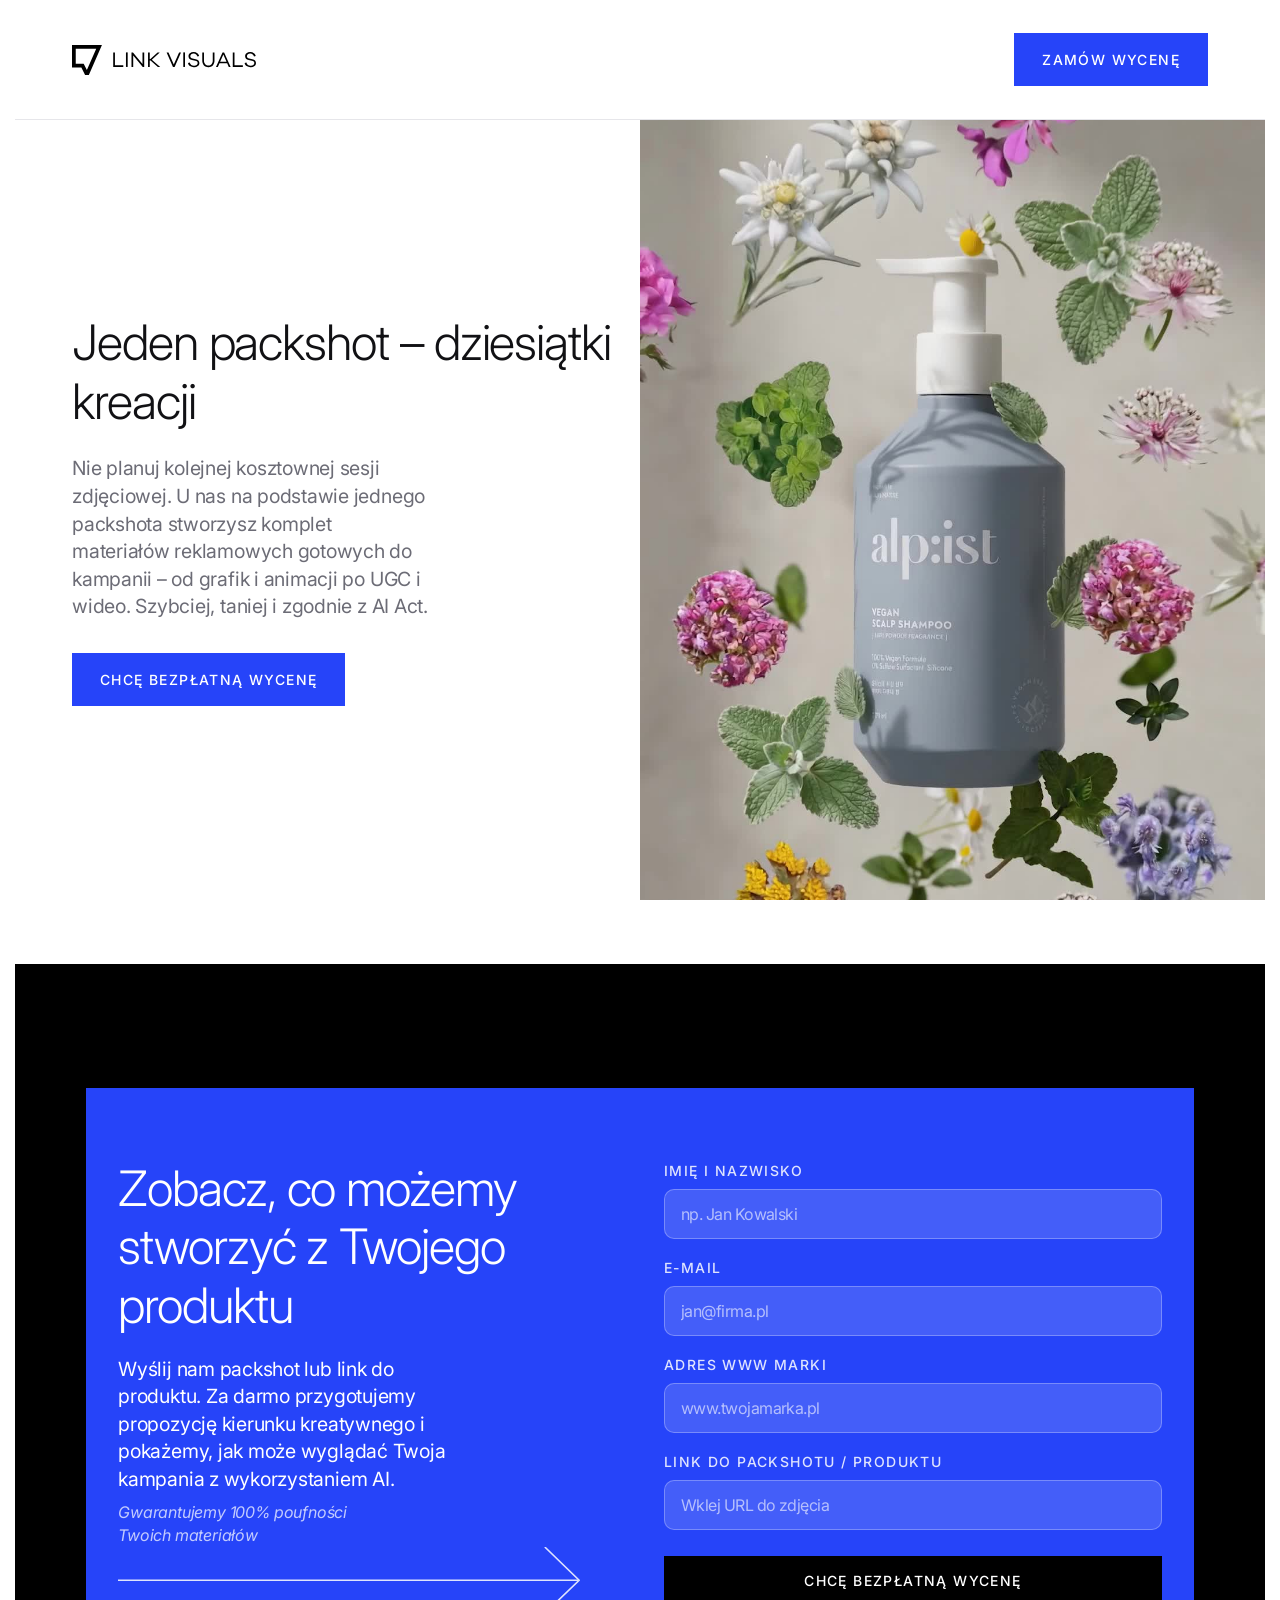
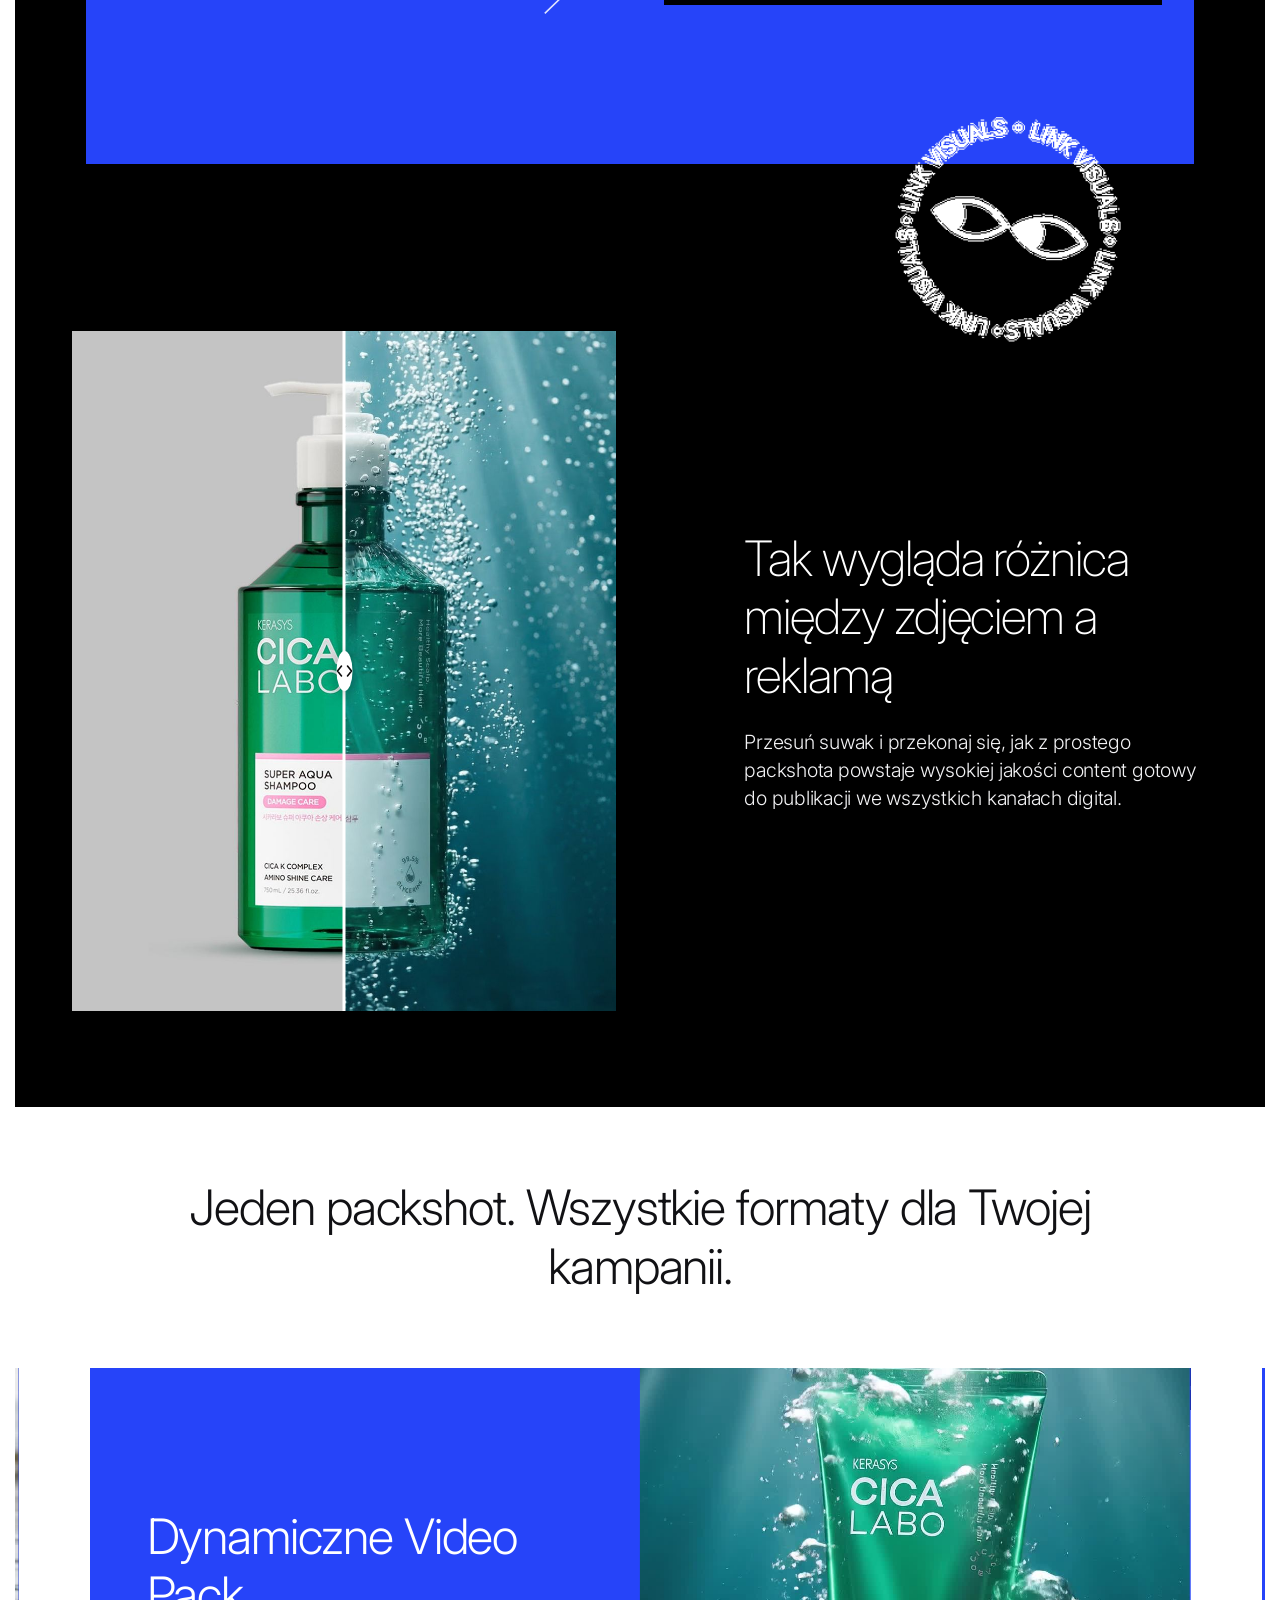
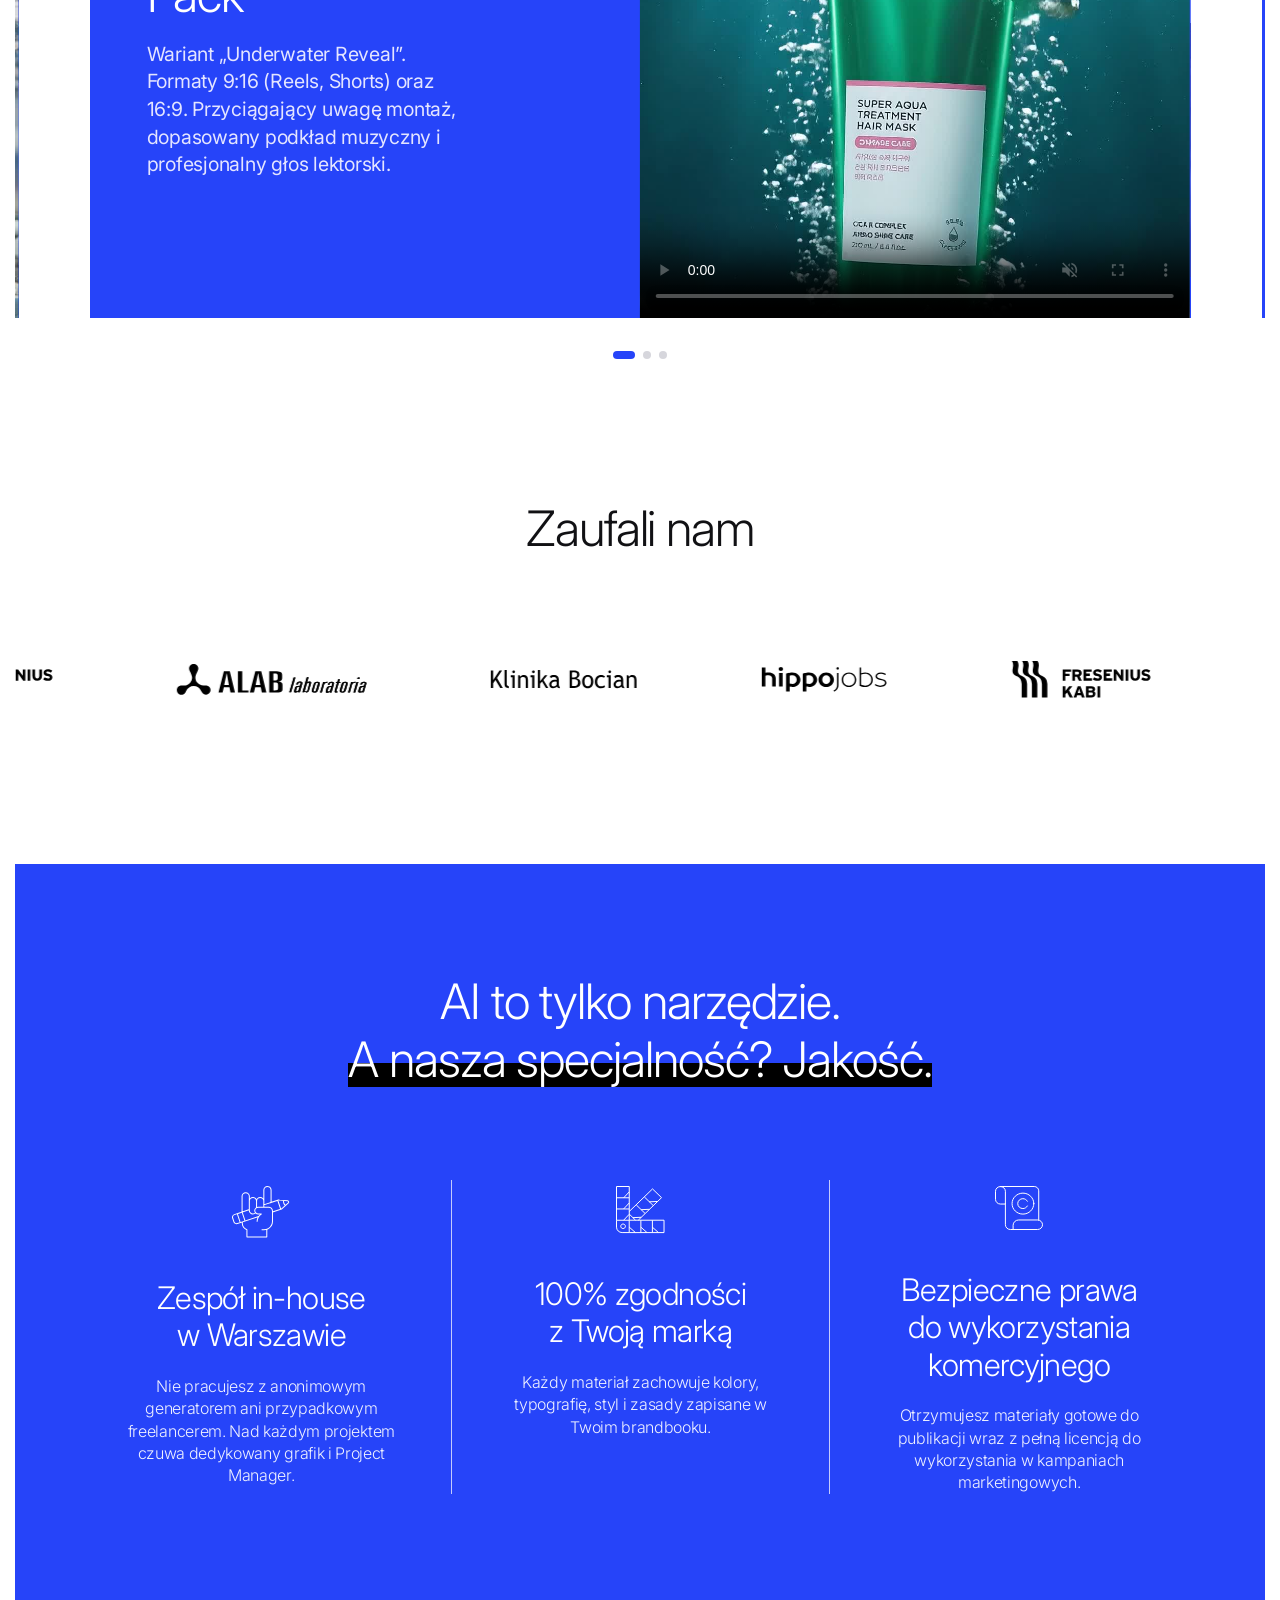
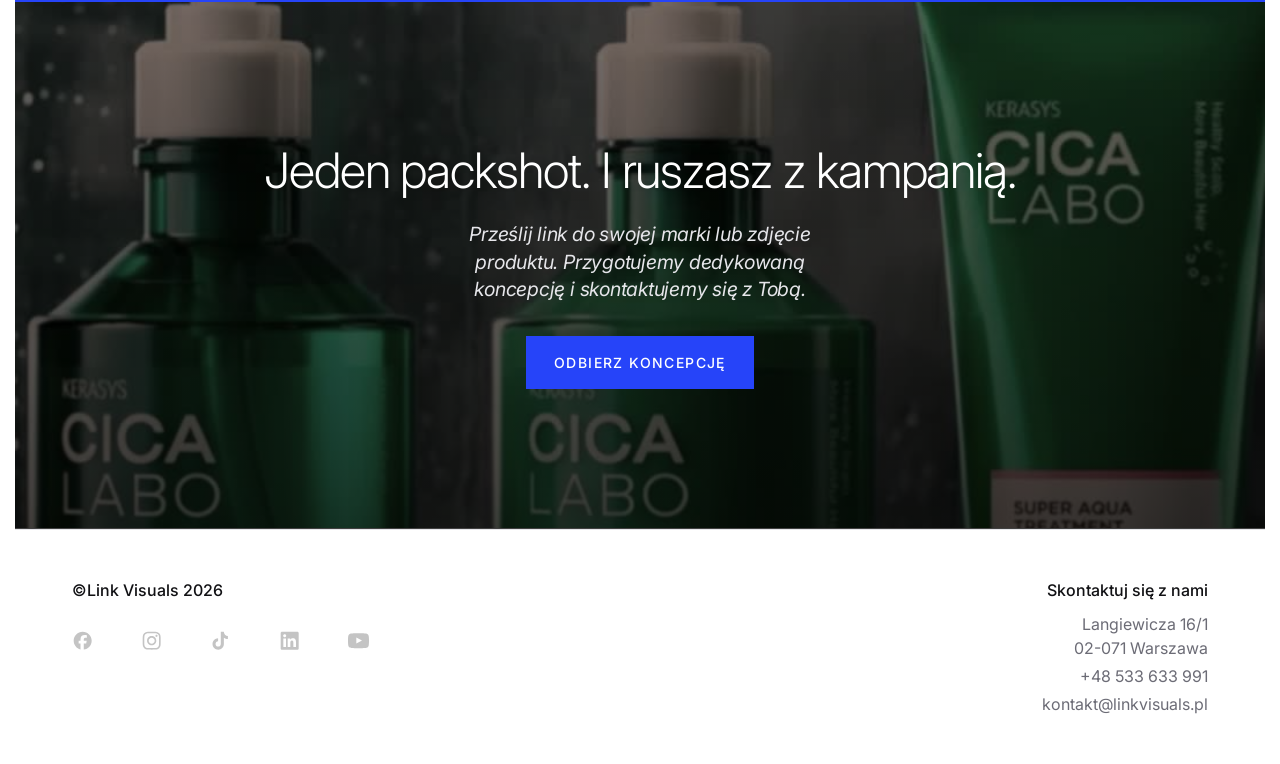
==== index.html @ 9ebec593 "Przywroc animowany znaczek na mobile" ====
<!DOCTYPE html>
<html lang="pl">
<head>
<meta charset="UTF-8">
<meta name="viewport" content="width=device-width, initial-scale=1.0">
<title>Link Visuals – Jeden packshot, dziesiątki kreacji</title>
<meta name="description" content="Z jednego packshota tworzymy komplet materiałów reklamowych: grafiki, animacje, UGC i wideo gotowe do kampanii.">
<link rel="preconnect" href="https://fonts.googleapis.com">
<link rel="preconnect" href="https://fonts.gstatic.com" crossorigin>
<link href="https://fonts.googleapis.com/css2?family=Inter:wght@200;300;400;500;600;700;800&display=swap" rel="stylesheet">
<link rel="stylesheet" href="assets/css/style.css?v=7">
<link rel="icon" type="image/svg+xml" href="assets/img/favicon.svg">
</head>
<body>

<header class="site-header">
  <div class="container header-inner">
    <a href="#" class="logo">
      <img src="assets/svg/logo-lv-black.svg" alt="Link Visuals" class="logo-mark" width="300" height="49">
    </a>
    <a href="#kontakt-formularz" class="btn btn-primary btn-sm">Zamów wycenę</a>
  </div>
</header>

<main>

  <!-- HERO -->
  <section class="hero">
    <div class="container hero-grid">
      <div class="hero-copy">
        <h1>Jeden packshot – dziesiątki kreacji</h1>
        <p class="lead">Nie planuj kolejnej kosztownej sesji zdjęciowej. U nas na podstawie jednego packshota stworzysz komplet materiałów reklamowych gotowych do kampanii – od grafik i animacji po UGC i wideo. Szybciej, taniej i zgodnie z AI Act.</p>
        <a href="#kontakt-formularz" class="btn btn-primary">Chcę bezpłatną wycenę</a>
      </div>
      <div class="hero-media">
        <video class="hero-video" src="assets/video/hero-video.mp4" poster="assets/img/hero-video-poster.jpg" autoplay muted loop playsinline preload="auto">
          <img src="assets/img/hero-video-poster.jpg" alt="Packshot produktu kosmetycznego wśród kwiatów">
        </video>
      </div>
    </div>
  </section>

  <!-- LEAD FORM + BADGE -->
  <section class="lead-section" id="kontakt-formularz">
    <div class="lead-form-band">
      <div class="container lead-grid">
        <div class="lead-copy">
          <h2>Zobacz, co możemy stworzyć z Twojego produktu</h2>
          <p>Wyślij nam packshot lub link do produktu. Za darmo przygotujemy propozycję kierunku kreatywnego i pokażemy, jak może wyglądać Twoja kampania z wykorzystaniem AI.</p>
          <p class="muted"><em>Gwarantujemy 100% poufności Twoich materiałów</em></p>
          <!-- geometria z referencji: prosta linia 460px, grot 34x66, na wysokości przycisku -->
          <svg class="lead-arrow" width="462" height="67" viewBox="0 0 462 67" fill="none" xmlns="http://www.w3.org/2000/svg" aria-hidden="true">
            <line x1="0" y1="33.2" x2="460" y2="33.2" stroke="currentColor" stroke-width="1.6"/>
            <path d="M426.8 0 L461.1 33.2 L426.8 66.4" stroke="currentColor" stroke-width="1.6" fill="none"/>
          </svg>
        </div>

        <form class="lead-form" id="quoteForm" novalidate>
          <div class="field">
            <label for="fullname">Imię i nazwisko</label>
            <input type="text" id="fullname" name="fullname" placeholder="np. Jan Kowalski" required>
          </div>
          <div class="field">
            <label for="email">E-mail</label>
            <input type="email" id="email" name="email" placeholder="jan@firma.pl" required>
          </div>
          <div class="field">
            <label for="website">Adres www marki</label>
            <input type="text" id="website" name="website" placeholder="www.twojamarka.pl" required>
          </div>
          <div class="field">
            <label for="packshot">Link do packshotu / produktu</label>
            <input type="text" id="packshot" name="packshot" placeholder="Wklej URL do zdjęcia" required>
          </div>
          <button type="submit" class="btn btn-light btn-block">Chcę bezpłatną wycenę</button>
          <p class="form-note" id="formNote" role="status" aria-live="polite"></p>
        </form>
      </div>

      <!-- znaczek siedzi na styku niebieskiej apli i czarnej sekcji,
           dlatego jest wewnątrz apli (top:100% = jej dolna krawędź) -->
      <div class="badge-stamp" aria-hidden="true">
        <img src="assets/img/badge-link-visuals.gif" alt="" width="320" height="320">
      </div>
    </div>

    <!-- BEFORE / AFTER -->
    <div class="container compare-grid">
      <div class="compare-media">
        <div class="compare-slider" id="compareSlider">
          <img src="assets/img/compare-after.jpg" alt="Produkt w dynamicznej kampanii reklamowej" class="compare-img compare-after">
          <div class="compare-clip" id="compareClip">
            <img src="assets/img/compare-before.jpg" alt="Zwykłe zdjęcie katalogowe produktu" class="compare-img compare-before">
          </div>
          <div class="compare-handle" id="compareHandle">
            <span class="compare-handle-icon">
              <svg width="16" height="16" viewBox="0 0 16 16" fill="none"><path d="M5 3L1 8l4 5M11 3l4 5-4 5" stroke="#0b0b0b" stroke-width="1.6" stroke-linecap="round" stroke-linejoin="round"/></svg>
            </span>
          </div>
        </div>
      </div>
      <div class="compare-copy">
        <h2>Tak wygląda różnica między zdjęciem a reklamą</h2>
        <p>Przesuń suwak i przekonaj się, jak z prostego packshota powstaje wysokiej jakości content gotowy do publikacji we wszystkich kanałach digital.</p>
      </div>
    </div>
  </section>

  <!-- PACKAGES CAROUSEL -->
  <section class="packages">
    <div class="container">
      <h2 class="section-title">Jeden packshot. Wszystkie formaty dla Twojej kampanii.</h2>
    </div>
    <div class="carousel-wrap">
      <div class="carousel-track" id="carouselTrack">
        <article class="pack-card pack-card--video">
          <div class="pack-copy">
            <h3>Dynamiczne Video Pack</h3>
            <p>Wariant „Underwater Reveal”. Formaty 9:16 (Reels, Shorts) oraz 16:9. Przyciągający uwagę montaż, dopasowany podkład muzyczny i profesjonalny głos lektorski.</p>
          </div>
          <video src="assets/video/pack-underwater.mp4" poster="assets/img/pack-underwater-poster.jpg" autoplay muted loop controls playsinline preload="auto"></video>
        </article>
        <article class="pack-card pack-card--static">
          <div class="pack-copy">
            <h3>Dynamiczne Video Pack</h3>
            <p>Wariant „Lifestyle”. Produkt osadzony w naturalnym kontekście użycia – buduje zaufanie i autentyczność marki.</p>
          </div>
          <video src="assets/video/pack-lifestyle.mp4" poster="assets/img/pack-lifestyle-poster.jpg" autoplay muted loop controls playsinline preload="auto"></video>
        </article>
        <article class="pack-card pack-card--ab">
          <div class="pack-copy">
            <h3>Dynamiczne Video Pack</h3>
            <p>Wariant „Natura”. Świeże, plenerowe ujęcie produktu – świetnie sprawdza się jako hook zatrzymujący scrollowanie.</p>
          </div>
          <video src="assets/video/pack-river.mp4" poster="assets/img/pack-river-poster.jpg" autoplay muted loop controls playsinline preload="auto"></video>
        </article>
      </div>
      <div class="carousel-dots" id="carouselDots"></div>
    </div>
  </section>

  <!-- TRUST LOGOS -->
  <section class="trust">
    <div class="container">
      <h2 class="section-title section-title--sm">Zaufali nam</h2>
    </div>
    <div class="trust-marquee" id="trustMarquee" aria-label="Logotypy klientów">
      <div class="trust-track" id="trustTrack">
        <div class="trust-logo-group">
          <img src="assets/svg/logo-fresenius.svg" alt="Fresenius Kabi" class="trust-logo trust-logo--fresenius" width="157" height="42" loading="lazy">
          <img src="assets/svg/logo-alab.svg" alt="ALAB laboratoria" class="trust-logo trust-logo--alab" width="212" height="34" loading="lazy">
          <img src="assets/svg/logo-bocian.svg" alt="Klinika Bocian" class="trust-logo trust-logo--bocian" width="165" height="21" loading="lazy">
          <img src="assets/svg/logo-hippo.svg" alt="hippojobs" class="trust-logo trust-logo--hippo" width="142" height="29" loading="lazy">
        </div>
      </div>
    </div>
  </section>

  <!-- VALUE PROPS -->
  <section class="values">
    <div class="container">
      <h2 class="section-title section-title--light">AI to tylko narzędzie.<br><mark>A nasza specjalność? Jakość.</mark></h2>
      <div class="values-grid">
        <div class="value-item">
          <img src="assets/svg/icon-zespol.svg" alt="" class="value-icon" width="58" height="52">
          <h3>Zespół in-house<br>w Warszawie</h3>
          <p>Nie pracujesz z anonimowym generatorem ani przypadkowym freelancerem. Nad każdym projektem czuwa dedykowany grafik i Project Manager.</p>
        </div>
        <div class="value-item">
          <img src="assets/svg/icon-brandbook.svg" alt="" class="value-icon" width="49" height="48">
          <h3>100% zgodności<br>z Twoją marką</h3>
          <p>Każdy materiał zachowuje kolory, typografię, styl i zasady zapisane w Twoim brandbooku.</p>
        </div>
        <div class="value-item">
          <img src="assets/svg/icon-copyright.svg" alt="" class="value-icon" width="48" height="44">
          <h3>Bezpieczne prawa<br>do wykorzystania komercyjnego</h3>
          <p>Otrzymujesz materiały gotowe do publikacji wraz z pełną licencją do wykorzystania w kampaniach marketingowych.</p>
        </div>
      </div>
    </div>
  </section>

  <!-- FINAL CTA -->
  <section class="final-cta">
    <video class="final-cta-bg" src="assets/video/final-cta-video.mp4" poster="assets/img/final-cta-video-poster.jpg" autoplay muted loop playsinline preload="auto"></video>
    <div class="final-cta-overlay"></div>
    <div class="container final-cta-content">
      <h2>Jeden packshot. I ruszasz z kampanią.</h2>
      <p><em>Prześlij link do swojej marki lub zdjęcie produktu. Przygotujemy dedykowaną koncepcję i skontaktujemy się z Tobą.</em></p>
      <a href="#kontakt-formularz" class="btn btn-primary">Odbierz koncepcję</a>
    </div>
  </section>

</main>

<footer class="site-footer">
  <div class="container footer-grid">
    <div class="footer-brand">
      <p>©Link Visuals 2026</p>
      <div class="social-icons">
        <a href="#" aria-label="Facebook"><img src="assets/svg/icon-facebook.svg" alt="" width="21" height="21"></a>
        <a href="#" aria-label="Instagram"><img src="assets/svg/icon-instagram.svg" alt="" width="21" height="21"></a>
        <a href="#" aria-label="TikTok"><img src="assets/svg/icon-tiktok.svg" alt="" width="21" height="21"></a>
        <a href="#" aria-label="LinkedIn"><img src="assets/svg/icon-linkedin.svg" alt="" width="21" height="21"></a>
        <a href="#" aria-label="YouTube"><img src="assets/svg/icon-youtube.svg" alt="" width="21" height="21"></a>
      </div>
    </div>
    <div class="footer-contact">
      <h3>Skontaktuj się z nami</h3>
      <p>Langiewicza 16/1<br>02-071 Warszawa</p>
      <p><a href="tel:+48533633991">+48 533 633 991</a></p>
      <p><a href="mailto:kontakt@linkvisuals.pl">kontakt@linkvisuals.pl</a></p>
    </div>
  </div>
</footer>

<script src="assets/js/main.js?v=4"></script>
</body>
</html>
---- assets/css/style.css ----
/* ===== Reset & base ===== */
*, *::before, *::after { box-sizing: border-box; }
html { scrollbar-gutter: stable both-edges; }
html, body { margin: 0; padding: 0; }
body {
  font-family: 'Inter', -apple-system, BlinkMacSystemFont, 'Segoe UI', Roboto, Arial, sans-serif;
  color: #111114;
  background: #ffffff;
  line-height: 1.5;
  -webkit-font-smoothing: antialiased;
}
img { max-width: 100%; display: block; }
a { color: inherit; text-decoration: none; }
h1, h2, h3, p { margin: 0; }
ul { list-style: none; margin: 0; padding: 0; }
button { font-family: inherit; }

:root {
  /* kolory pobrane z referencji (Desktop.pdf) */
  --blue: #2644f9;
  --blue-dark: #1b25b8;
  --black: #000000;
  --gray-text: #6c6c76;
  --border-light: #e6e6ea;
  --radius-lg: 20px;
  --radius-md: 12px;
  --container-w: 1200px;

  /* Skala typograficzna z referencji (kanwa 1440px):
     nagłówki 55px/66px w.300, śródtytuły 35px/42px, tekst 22px/31px,
     drobny 16px, labelki i przyciski 14px CAPS +0.1em */
  --fs-h: clamp(2rem, 3.8194vw, 55px);
  --fs-h-sm: clamp(1.25rem, 2.4306vw, 35px);
  --fs-body: clamp(1rem, 1.5278vw, 22px);
  --fs-small: 16px;
  --fs-caps: 14px;
  --ls-h: -0.022em;
  --ls-body: -0.012em;
  --ls-caps: 0.1em;
  --lh-h: 1.2;
  --lh-body: 1.41;

  /* header startuje wysoki i kurczy się przy scrollowaniu */
  --header-h: 120px;
  --header-h-compact: 76px;
}

.container {
  max-width: var(--container-w);
  margin: 0 auto;
  padding: 0 32px;
}

/* Podświetlenie 1:1 z referencji: pasek o wysokości 0.4977em przesunięty w dół —
   górna krawędź 0.2523em pod górą x-height, dolna 0.189em pod linią pisma.
   Rysowany gradientem, bo tło elementu inline objęłoby całą wysokość pudełka.
   Litery zostają w kolorze tekstu, pasek jest tylko za nimi. */
mark {
  background: linear-gradient(#000, #000) no-repeat;
  background-size: 100% 0.4977em;
  background-position: 0 0.6613em;
  color: inherit;
  border-radius: 0;
  box-decoration-break: clone;
  -webkit-box-decoration-break: clone;
}
/* na czarnym tle pasek jest niebieski (jak w referencji) */
mark.mark-accent {
  background-image: linear-gradient(var(--blue), var(--blue));
}

.muted { color: var(--gray-text); font-size: var(--fs-small); letter-spacing: var(--ls-body); }

/* ===== Buttons ===== */
.btn {
  display: inline-flex;
  align-items: center;
  justify-content: center;
  font-weight: 500;
  font-size: var(--fs-caps);
  letter-spacing: var(--ls-caps);
  text-transform: uppercase;
  padding: 16px 28px;
  border-radius: 0;
  border: none;
  cursor: pointer;
  transition: transform 0.15s ease, opacity 0.15s ease;
  white-space: nowrap;
}
.btn:hover { opacity: 0.9; }
.btn:active { transform: scale(0.98); }
.btn-primary { background: var(--blue); color: #fff; }
.btn-light { background: #f2f2f4; color: #0a0a0c; }
.btn-block { width: 100%; }
.btn-sm { padding: 11px 20px; font-size: 12px; }

/* ===== Header ===== */
.site-header {
  position: sticky;
  top: 0;
  z-index: 50;
  background: #ffffffee;
  backdrop-filter: blur(8px);
  border-bottom: 1px solid var(--border-light);
}
.site-header { height: var(--header-h); transition: height 0.25s ease; }
.site-header.is-compact { height: var(--header-h-compact); }
.header-inner {
  display: flex;
  align-items: center;
  justify-content: space-between;
  height: 100%;
}
.logo {
  display: flex;
  align-items: center;
}
.logo-mark { height: 30px; width: auto; display: block; transition: height 0.25s ease; }
.site-header.is-compact .logo-mark { height: 22px; }
.site-header .btn-sm {
  padding: 16px 28px;
  font-size: 14px;
  white-space: nowrap;
  transition: padding 0.25s ease, font-size 0.25s ease, transform 0.15s ease, opacity 0.15s ease;
}
.site-header.is-compact .btn-sm {
  padding: 11px 20px;
  font-size: 12px;
}

/* ===== Hero ===== */
/* Hero mieści się w jednym ekranie — bez tego pionowy film 9:16 rozpychał
   sekcję na własną wysokość i tekst nie wypadał na środku ekranu. */
.hero {
  padding: 48px 0;
  min-height: calc(100vh - var(--header-h));
  min-height: calc(100svh - var(--header-h));
  display: flex;
  align-items: center;
  position: relative;   /* układ odniesienia dla kadru dochodzącego do krawędzi */
}
.hero-grid {
  display: grid;
  grid-template-columns: 1fr 1fr;
  gap: 48px;
  align-items: center;
  width: 100%;
}
.hero-copy h1 {
  font-size: var(--fs-h);
  font-weight: 300;
  line-height: var(--lh-h);
  letter-spacing: var(--ls-h);
}
.hero-copy .lead {
  margin-top: 24px;
  color: var(--gray-text);
  font-size: var(--fs-body);
  line-height: var(--lh-body);
  letter-spacing: var(--ls-body);
  max-width: 30ch;
}
.hero-copy .btn { margin-top: 32px; }
/* W referencji kadr zajmuje prawą połowę ekranu i dochodzi do jego krawędzi
   (x=720..1440). Wcześniej był zamknięty w kontenerze 1200px, więc na dużych
   ekranach zostawało po prawej dużo pustego miejsca (uwaga Pauliny). */
.hero-media {
  position: absolute;
  top: 0;
  right: 0;
  bottom: 0;
  width: 50%;
}
.hero-media img, .hero-media video {
  width: 100%;
  height: 100%;
  object-fit: cover;
  display: block;
}

/* ===== Lead / form section ===== */
.lead-section {
  background: var(--black);
  color: #fff;
  margin-top: 64px;
  position: relative;
  overflow: hidden;
}
/* W referencji niebieski to panel 1280x679 wsunięty w czarne tło (x=80..1360,
   czyli 5.56% z każdej strony), a nie pas na całą szerokość — uwaga Pauliny
   o „niebieskiej ramce”. Górny margines 140px, dolny 80px przy kanwie 1440. */
.lead-form-band {
  background: var(--blue);
  margin: 9.72vw 5.56vw 5.56vw;
  padding: 5.56vw 0 0;
  position: relative;
}
.lead-grid {
  display: grid;
  grid-template-columns: 1fr 1fr;
  gap: 48px;
  padding-bottom: 96px;
}
.lead-copy h2 { font-size: var(--fs-h); font-weight: 300; line-height: var(--lh-h); letter-spacing: var(--ls-h); }
.lead-copy p { margin-top: 20px; max-width: 28ch; font-size: var(--fs-body); line-height: var(--lh-body); letter-spacing: var(--ls-body); }
.lead-copy .muted { color: rgba(255,255,255,0.72); margin-top: 8px; font-size: var(--fs-small); }
/* Strzałka dosunięta do dołu kolumny, żeby wypadła na wysokości przycisku CTA
   w formularzu (w referencji jej linia leży dokładnie na środku przycisku). */
.lead-copy { display: flex; flex-direction: column; }
.lead-arrow {
  color: #ffffff;
  opacity: 0.85;
  margin-top: auto;
  margin-bottom: 54px;   /* zmierzony dystans od dołu kolumny do środka przycisku */
  max-width: 100%;
  height: auto;
}

/* Pola leżą wprost na niebieskim panelu — w referencji nie ma osobnej karty */
.lead-form {
  display: flex;
  flex-direction: column;
  gap: 18px;
}
.field { display: flex; flex-direction: column; gap: 8px; }
.field label {
  font-size: var(--fs-caps);
  font-weight: 500;
  letter-spacing: var(--ls-caps);
  text-transform: uppercase;
  color: rgba(255,255,255,0.85);
}
.field input {
  background: rgba(255,255,255,0.14);
  border: 1px solid rgba(255,255,255,0.28);
  border-radius: 10px;
  padding: 14px 16px;
  color: #fff;
  font-size: var(--fs-small);
  letter-spacing: -0.034em;
  font-family: inherit;
}
.field input::placeholder { color: rgba(255,255,255,0.6); }
.field input:focus { outline: none; border-color: #ffffff; }
.lead-form .btn-light { margin-top: 8px; background: var(--black); color: #fff; }
.form-note { min-height: 1em; font-size: 0.85rem; color: #d9ffe6; }

/* W referencji znaczek ma 419px przy kanwie 1440 (29.1vw), a krawędź styku
   niebieskiego z czernią przecina go na 31% jego wysokości. */
.badge-stamp {
  position: absolute;
  right: 0;            /* w referencji prawa krawędź znaczka = prawa krawędź panelu */
  top: 100%;
  transform: translateY(-31%);
  width: min(419px, 29.1vw);
  z-index: 5;
  pointer-events: none;
}
.badge-stamp img { display: block; width: 100%; height: auto; }

/* ===== Before/after compare ===== */
.compare-grid {
  display: grid;
  grid-template-columns: minmax(0, 1.08fr) minmax(0, 0.92fr);
  gap: clamp(112px, 10vw, 160px);
  align-items: center;
  /* padding-block, nie padding — ten element jest też .container i skrót
     zerowałby jego marginesy boczne */
  padding-block: 96px;
}
.compare-media { position: relative; }
.compare-slider {
  position: relative;
  aspect-ratio: 4 / 5;
  border-radius: 0;
  overflow: hidden;
  user-select: none;
  cursor: ew-resize;
  /* poziomy gest oddajemy suwakowi, pionowy zostaje przewijaniem strony */
  touch-action: pan-y;
}
.compare-img { position: absolute; inset: 0; width: 100%; height: 100%; object-fit: cover; }
.compare-clip {
  position: absolute;
  inset: 0;
  width: 50%;
  overflow: hidden;
}
.compare-clip .compare-img { max-width: none; }
.compare-handle {
  position: absolute;
  top: 0;
  bottom: 0;
  left: 50%;
  width: 3px;
  background: #ffffff;
  transform: translateX(-50%);
  display: flex;
  align-items: center;
  justify-content: center;
}
.compare-handle-icon {
  width: 40px;
  height: 40px;
  border-radius: 50%;
  background: #ffffff;
  display: flex;
  align-items: center;
  justify-content: center;
  box-shadow: 0 4px 14px rgba(0,0,0,0.3);
}
.compare-copy h2 { font-size: var(--fs-h); font-weight: 200; line-height: var(--lh-h); letter-spacing: var(--ls-h); }
.compare-copy p { margin-top: 24px; max-width: 38ch; color: #f2f2f4; font-size: var(--fs-body); font-weight: 300; line-height: var(--lh-body); letter-spacing: var(--ls-body); }
.compare-copy .muted { color: #f2f2f4; margin-top: 56px; font-size: var(--fs-small); font-weight: 300; }

/* ===== Packages carousel ===== */
/* odstęp nad i pod nagłówkiem równy, żeby tekst był wyśrodkowany w białym pasie
   (suma jak wcześniej: 96+48 = 72+72, więc wysokość sekcji bez zmian) */
.packages { padding: 72px 0 0; }
.section-title {
  font-size: var(--fs-h);
  font-weight: 300;
  text-align: center;
  max-width: 1010px;
  margin: 0 auto;
  line-height: var(--lh-h);
  letter-spacing: var(--ls-h);
}
.section-title--light { color: #fff; }

.carousel-wrap { margin-top: 72px; overflow: hidden; }
.carousel-track {
  display: flex;
  gap: min(80px, 5.56vw);   /* w referencji 80px przy kanwie 1440 */
  padding-bottom: 8px;
  cursor: grab;
  touch-action: pan-y;   /* w pionie nadal przewija się strona */
  user-select: none;
  will-change: transform;
}
.carousel-track.dragging { cursor: grabbing; }
.pack-card {
  flex: 0 0 min(1120px, 86vw);
  background: var(--blue);
  border-radius: 0;
  display: grid;
  grid-template-columns: 1fr 1fr;
  align-items: center;
  overflow: hidden;
  color: #fff;
}
/* Wszystkie kafle w jednym niebieskim — w referencji nie ma dodatkowych kolorów
   (uwaga Pauliny: „nie wprowadzałabym dodatkowych kolorów"). */
.pack-copy { padding: clamp(52px, 4.45vw, 64px); }
.pack-copy h3 { font-size: var(--fs-h); font-weight: 300; line-height: var(--lh-h); letter-spacing: var(--ls-h); }
.pack-copy p { margin-top: 16px; color: #e4e5ff; max-width: 26ch; font-size: var(--fs-body); line-height: var(--lh-body); letter-spacing: var(--ls-body); }
/* Kadr kwadratowy jak w referencji (560x560 w kaflu 1120x560). Bez tego
   wysokość kafla dyktował pionowy film 9:16 i kafel rósł do ~996px. */
.pack-card img, .pack-card video {
  width: 100%;
  aspect-ratio: 1 / 1;
  height: auto;
  object-fit: cover;
  display: block;
  background: #000;
}

.carousel-dots {
  display: flex;
  justify-content: center;
  gap: 8px;
  margin-top: 24px;
}
.carousel-dots button {
  width: 8px;
  height: 8px;
  border-radius: 50%;
  border: none;
  background: #d6d6dc;
  cursor: pointer;
  padding: 0;
}
.carousel-dots button.active { background: var(--blue); width: 22px; border-radius: 4px; }

/* ===== Trust logos ===== */
.trust { padding: clamp(128px, 11vw, 168px) 0 clamp(150px, 13vw, 200px); overflow: hidden; }
/* Logotypy wycięte jako wektory z referencji (Desktop.pdf), więc kształty są
   dokładne. W referencji każdy ma własny rozmiar optyczny (wysokości 20–41px
   przy 1440), dlatego szerokości są ustawiane osobno, a nie jedną wysokością. */
.trust-marquee {
  --trust-gap: clamp(80px, 9.7vw, 140px);
  margin-top: clamp(96px, 8vw, 128px);
  width: 100%;
  overflow: hidden;
  cursor: grab;
  touch-action: pan-y;
  user-select: none;
}
.trust-marquee.dragging { cursor: grabbing; }
.trust-track {
  display: flex;
  width: max-content;
  will-change: transform;
}
.trust-logo-group {
  display: flex;
  align-items: center;
  gap: var(--trust-gap);
  flex: none;
  padding-right: var(--trust-gap);
}
.trust-logo { height: auto; flex: none; pointer-events: none; }
.trust-logo--alab      { width: min(213px, 14.80vw); }
.trust-logo--bocian    { width: min(165px, 11.44vw); }
.trust-logo--hippo     { width: min(142px,  9.83vw); }
.trust-logo--fresenius { width: min(157px, 10.88vw); }

/* ===== Values (blue section) ===== */
.values {
  min-height: 82svh;
  display: flex;
  align-items: center;
  background: var(--blue);
  color: #fff;
  padding: clamp(96px, 10svh, 140px) 0;
}
.values .container { width: 100%; }
.values-grid {
  margin-top: clamp(80px, 10svh, 120px);
  display: grid;
  grid-template-columns: repeat(3, 1fr);
  gap: 0;
}
.value-item {
  min-height: 294px;
  padding: 6px clamp(28px, 3vw, 52px) 0;
  text-align: center;
}
.value-item + .value-item { border-left: 1px solid rgba(255, 255, 255, 0.72); }
/* ikony w oryginalnych rozmiarach z referencji (58x52, 49x48, 48x44) */
.value-icon { display: block; margin: 0 auto 42px; height: auto; }
.value-item h3 { font-size: var(--fs-h-sm); font-weight: 300; line-height: var(--lh-h); letter-spacing: -0.02em; }
.value-item p { margin: 20px auto 0; color: #eef0ff; font-size: 16px; font-weight: 300; line-height: 1.4; letter-spacing: -0.02em; max-width: 31ch; }

/* ===== Final CTA ===== */
.final-cta {
  position: relative;
  padding: 140px 0;
  overflow: hidden;
  color: #fff;
  text-align: center;
}
.final-cta-bg {
  position: absolute;
  inset: 0;
  width: 100%;
  height: 100%;
  object-fit: cover;
  z-index: 0;
}
.final-cta-overlay {
  position: absolute;
  inset: 0;
  background: linear-gradient(180deg, rgba(0,0,0,0.55), rgba(0,0,0,0.75));
  z-index: 1;
}
.final-cta-content { position: relative; z-index: 2; }
.final-cta h2 { font-size: var(--fs-h); font-weight: 300; line-height: var(--lh-h); letter-spacing: var(--ls-h); }
.final-cta p { margin: 20px auto 32px; max-width: 34ch; color: #e6e6ea; font-size: var(--fs-body); line-height: var(--lh-body); letter-spacing: var(--ls-body); }

/* ===== Footer ===== */
.site-footer { background: #ffffff; border-top: 1px solid var(--border-light); padding: 48px 0; }
.footer-grid {
  display: flex;
  justify-content: space-between;
  align-items: flex-start;
  flex-wrap: wrap;
  gap: 32px;
}
.footer-brand p { font-weight: 500; font-size: var(--fs-small); }
/* Ikony w oryginałach od grafika (#C4C4C4, jak w referencji), bez obwódek.
   Odstępy z referencji: 48px na desktopie, 25px na wąskich ekranach. */
.social-icons { display: flex; gap: 48px; margin-top: 28px; }
.social-icons a { display: block; line-height: 0; }
.social-icons img { display: block; width: 21px; height: 21px; }
.social-icons a:hover { opacity: 0.7; }
.footer-contact { text-align: right; }
.footer-contact h3 { font-size: var(--fs-small); font-weight: 500; margin-bottom: 10px; }
.footer-contact p { color: var(--gray-text); font-size: var(--fs-small); margin-top: 4px; }
.footer-contact a:hover { color: var(--blue); }

/* ===== Responsive ===== */
@media (max-width: 900px) {
  :root { --header-h: 88px; --header-h-compact: 68px; }
  /* marginesy boczne jak w referencji mobilnej: 30px przy kanwie 390 (7.7%) */
  .container { padding: 0 clamp(20px, 7.7vw, 32px); }
  /* w kolumnie panel formularza tylko lekko wsunięty */
  .lead-form-band { margin: 40px clamp(12px, 4vw, 24px); padding-top: 40px; }
  .hero-grid, .lead-grid, .compare-grid { grid-template-columns: 1fr; }
  /* bez tego kolumny nie schodzą poniżej szerokości min-content i rozpychają stronę */
  .hero-grid > *, .lead-grid > *, .compare-grid > * { min-width: 0; }
  /* strzałka nie ma sensu w układzie kolumnowym */
  .lead-arrow { display: none; }
  /* w kolumnie nie wymuszamy pełnego ekranu — inaczej treść byłaby ściśnięta */
  .hero { min-height: 0; display: block; padding: 40px 0 0; }
  /* w kolumnie kadr wraca do normalnego przepływu i idzie na całą szerokość
     (w referencji mobilnej x=0..390, czyli od krawędzi do krawędzi) */
  .hero-media {
    order: -1;
    position: static;
    width: auto;
    margin-inline: calc(-1 * clamp(20px, 7.7vw, 32px));
  }
  .hero-media img, .hero-media video {
    aspect-ratio: 390 / 415;
    height: auto;
    max-height: 62svh;
  }
  /* tekst nad zdjęciem, jak w referencji mobilnej (nagłówek przed kadrem) */
  .compare-copy { order: -1; }
  .trust-logo--alab      { width: min(150px, 40.0vw); }
  .trust-logo--bocian    { width: min(116px, 31.0vw); }
  .trust-logo--hippo     { width: min( 99px, 26.4vw); }
  .trust-logo--fresenius { width: min(110px, 29.3vw); }
  .values { min-height: auto; }
  .values-grid { grid-template-columns: 1fr; gap: 48px; margin-top: 64px; }
  .value-item { min-height: 0; padding: 0; }
  .value-item + .value-item { border-left: 0; }
  .value-icon { margin-bottom: 28px; }
  /* Kafel wg referencji mobilnej: kadr 270x200 na górze, pod nim wyśrodkowany
     nagłówek i opis na niebieskim. Kafel 270/390 = 69.2vw, odstęp 30/390. */
  /* Kafle rozciągają się do wysokości najwyższego, a align-items: center
     rozdzielał nadwyżkę na górę i dół — nad filmem wystawał pasek apli.
     Wiersz kadru = auto, wiersz tekstu = 1fr, więc nadwyżkę pochłania tekst. */
  .pack-card { grid-template-columns: 1fr; grid-template-rows: auto 1fr; flex-basis: 69.2vw; }
  .carousel-track { gap: 7.7vw; }
  .pack-card video, .pack-card img { order: -1; aspect-ratio: 27 / 20; height: auto; }
  .pack-copy { text-align: center; padding: 12.8vw 7.7vw 13.8vw; }
  .pack-copy p { max-width: none; margin-left: auto; margin-right: auto; font-size: 12px; }
  /* Stopka jak w referencji mobilnej: kontakt na górze, pod nim copyright,
     a media społecznościowe na samym dole; wszystko wyśrodkowane. */
  .footer-grid { flex-direction: column; align-items: center; text-align: center; gap: 40px; }
  .footer-contact { text-align: center; order: 1; }
  .footer-brand { order: 2; display: flex; flex-direction: column; align-items: center; }
  .social-icons { gap: 25px; }
  /* na wąskich ekranach znaczek wyśrodkowany, nadal na styku sekcji */
  .badge-stamp {
    right: auto;
    left: 50%;
    width: min(234px, 60vw);
    transform: translate(-50%, -31%);
  }
  .lead-form-band { padding-top: 64px; }
  .lead-grid { padding-bottom: 64px; }
  .packages, .values { padding: 64px 0; }
  /* Nad "Zaufali nam" sumowały się dwa paddingi (128px), a pod nim był tylko
     margines logotypów (40px) — nagłówek wyglądał na zepchnięty w dół.
     Kropki karuzeli mają własny odstęp, więc .packages nie potrzebuje dolnego. */
  .packages { padding-bottom: 0; }
  .trust { padding: 96px 0 112px; }
  .trust-marquee { --trust-gap: clamp(48px, 14vw, 72px); margin-top: 72px; }
  /* znaczek wystaje 69% swojej wysokości pod krawędź apli — sekcja poniżej
     musi zrobić na niego miejsce, inaczej nachodzi na nagłówek */
  .compare-grid { padding-block: calc(min(234px, 60vw) * 0.7 + 24px) 64px; }
  .final-cta { padding: 96px 0; }
}

@media (max-width: 520px) {
  /* CTA z trackingiem +0.1em nie mieści się w jednej linii na wąskim ekranie
     i przez nowrap rozpychało cały formularz poza ekran */
  .btn { padding: 15px 20px; font-size: 13px; white-space: normal; text-align: center; }
  /* Więcej oddechu między logo i CTA na wąskim ekranie. */
  :root { --header-h: 72px; --header-h-compact: 58px; }
  .site-header .header-inner { padding-inline: 24px; gap: 20px; }
  .site-header .logo { min-width: 0; }
  .site-header .logo-mark { height: 24px; max-width: 100%; }
  .site-header.is-compact .logo-mark { height: 20px; }
  .site-header .btn-sm { flex: none; padding: 11px 14px; font-size: 11px; }
  .site-header.is-compact .btn-sm { padding: 8px 11px; font-size: 9.5px; }
  .packages { padding-top: 48px; }
  .carousel-wrap { margin-top: 48px; }
}

@media (max-width: 360px) {
  .site-header .header-inner { padding-inline: 16px; gap: 12px; }
  .site-header .logo-mark { height: 20px; }
  .site-header .btn-sm { padding: 9px 10px; font-size: 9.5px; }
  .site-header.is-compact .logo-mark { height: 18px; }
  .site-header.is-compact .btn-sm { padding: 7px 9px; font-size: 9px; }
}
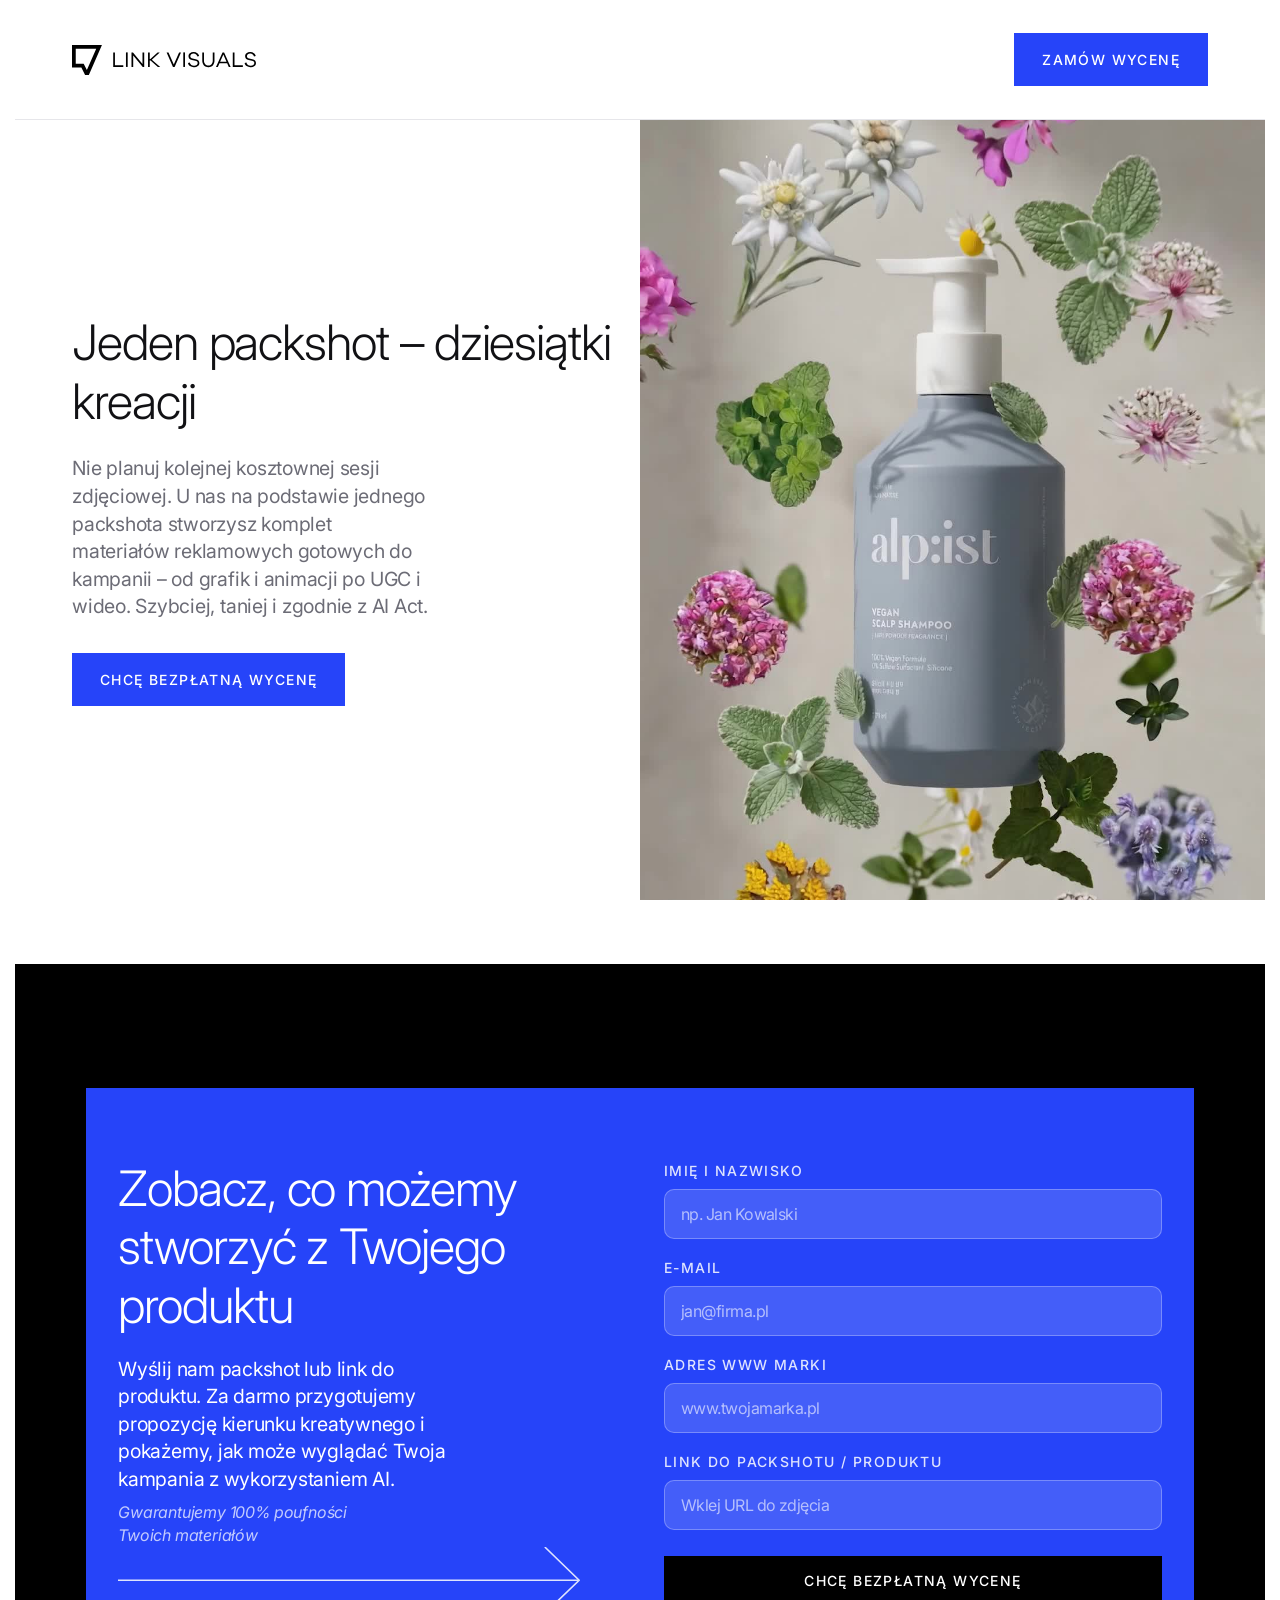
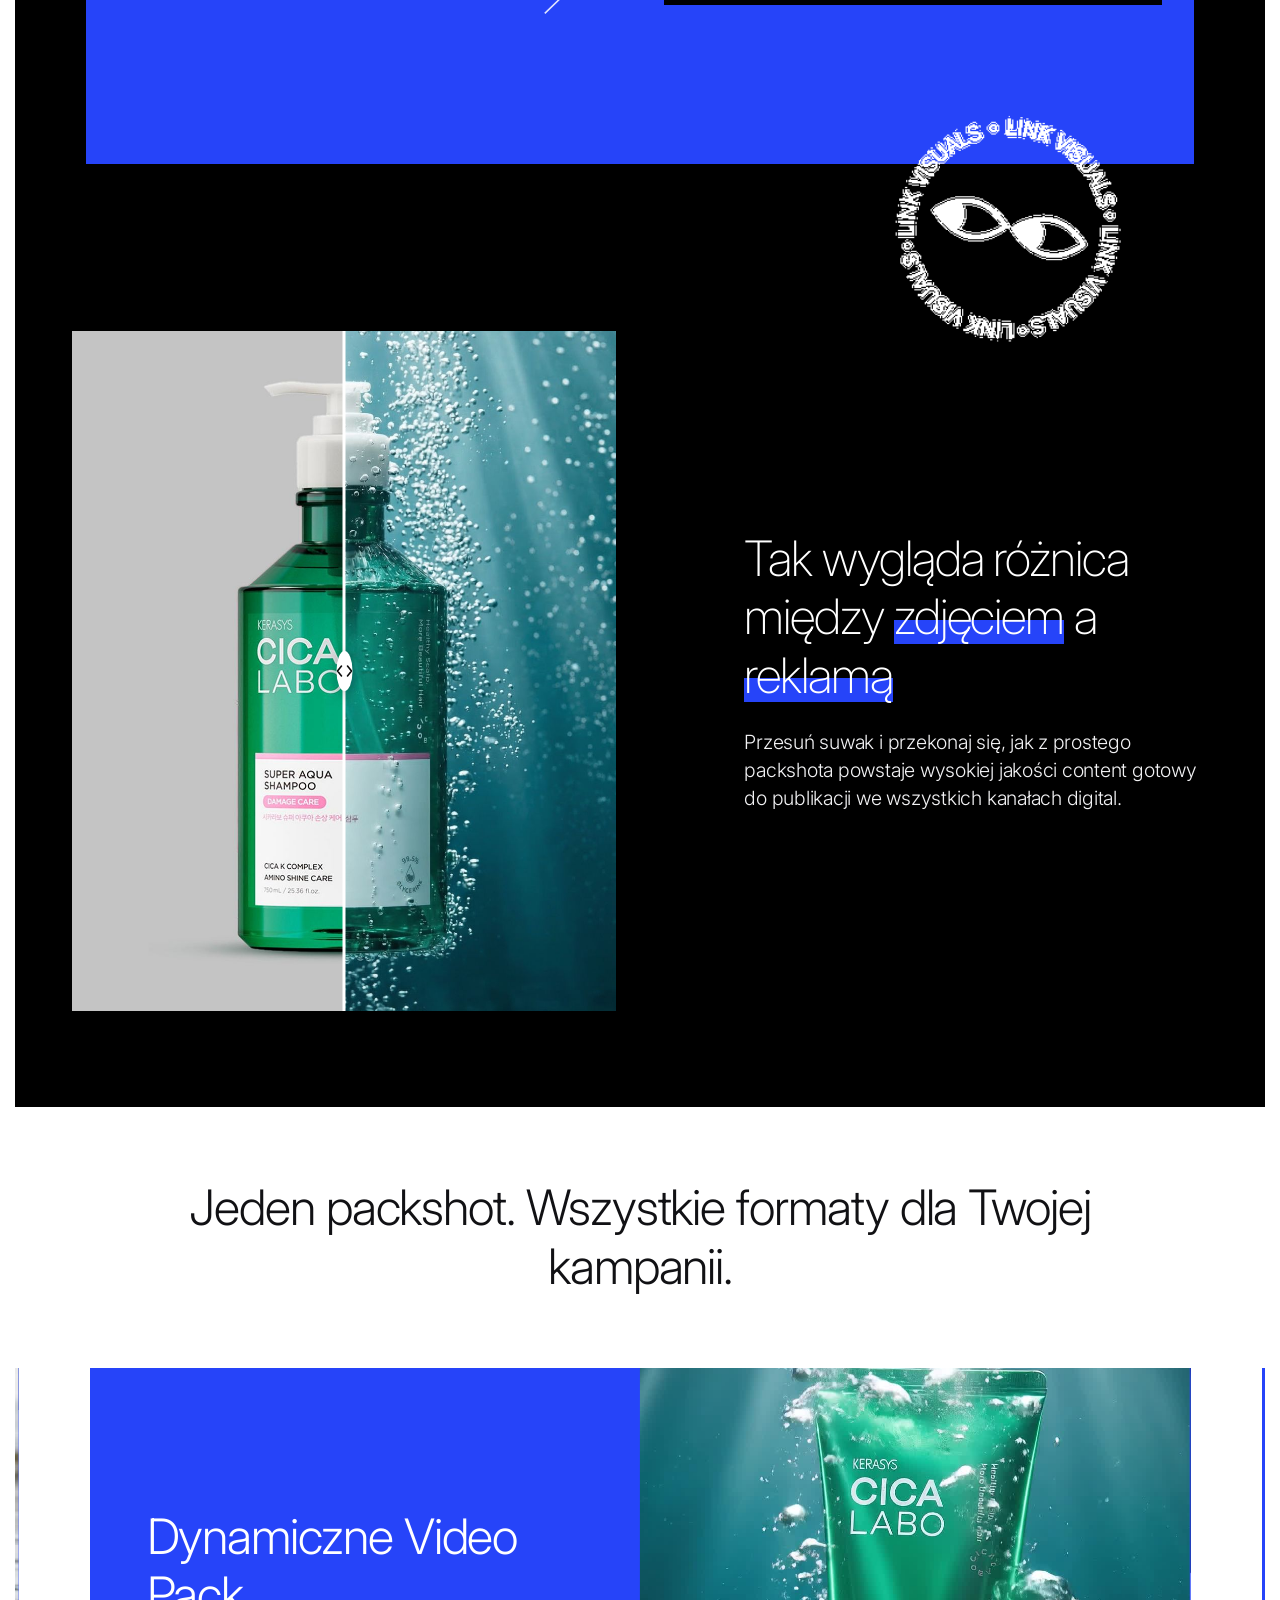
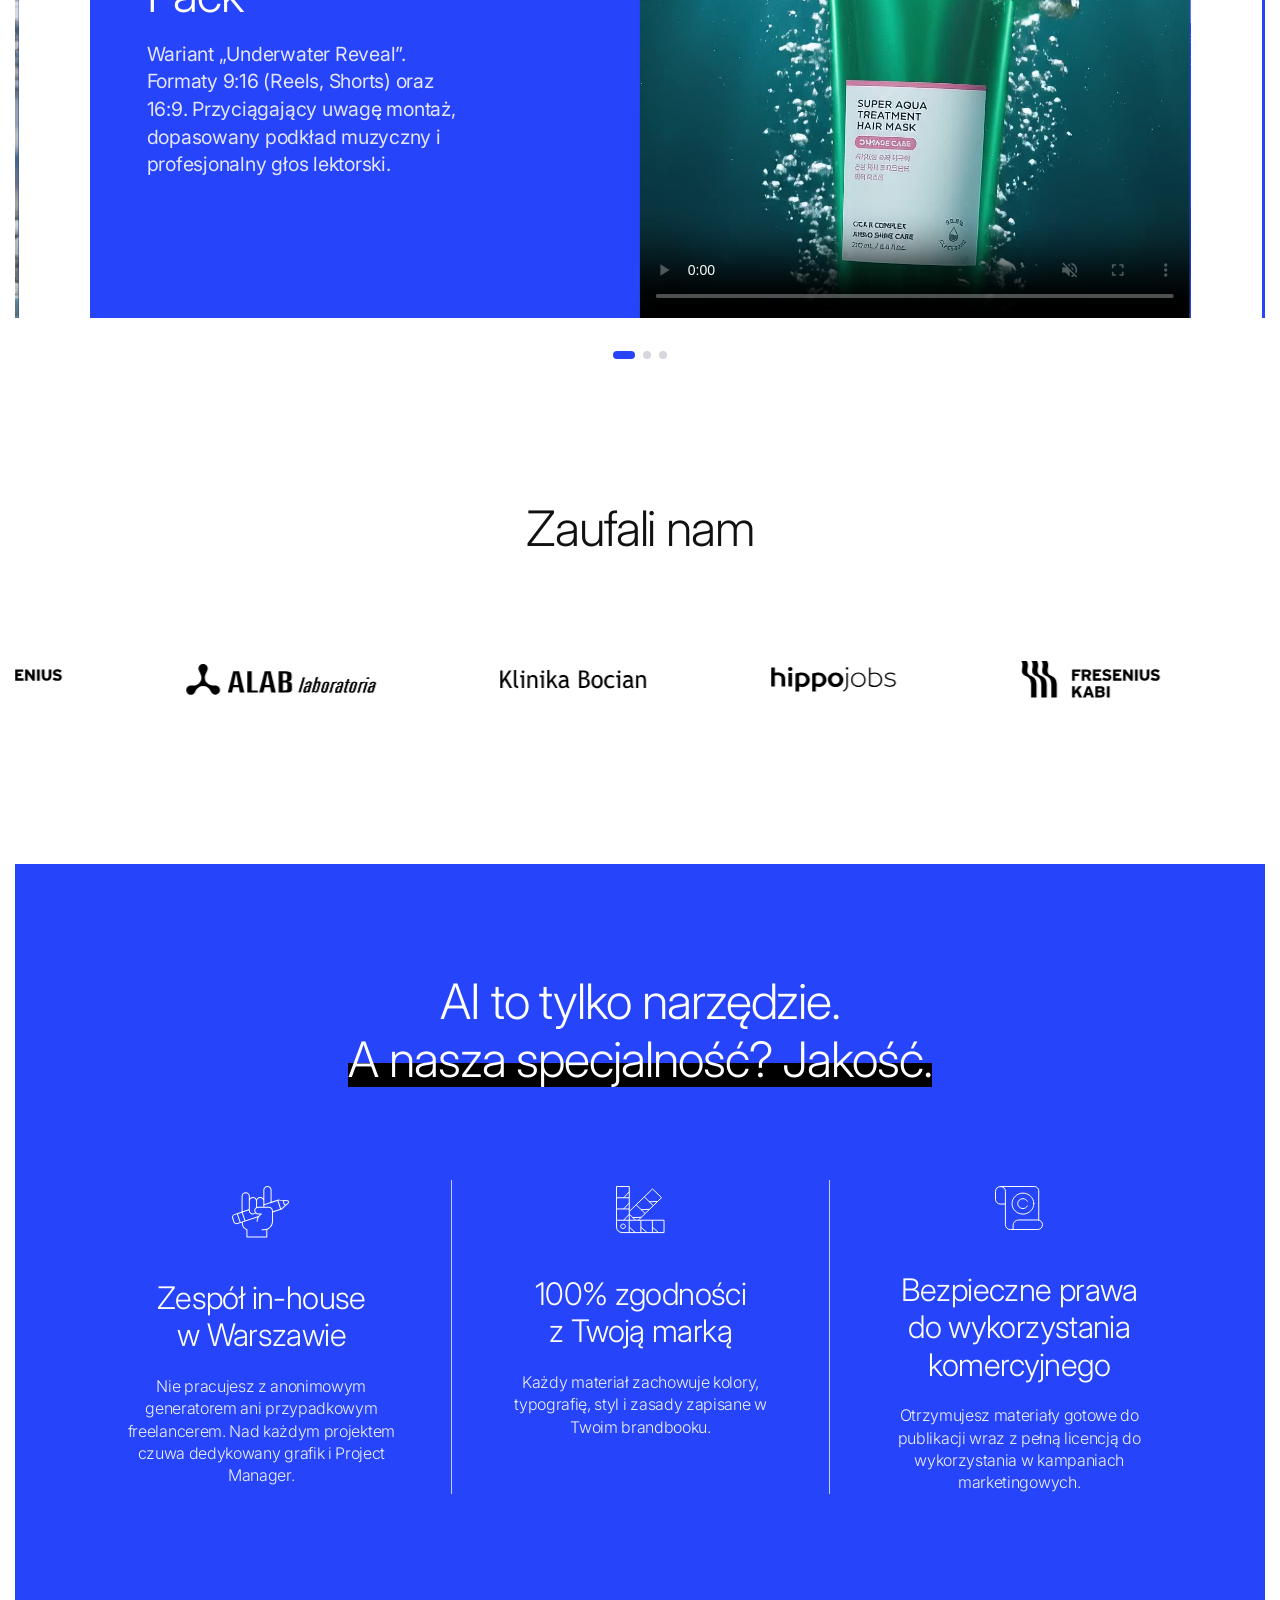
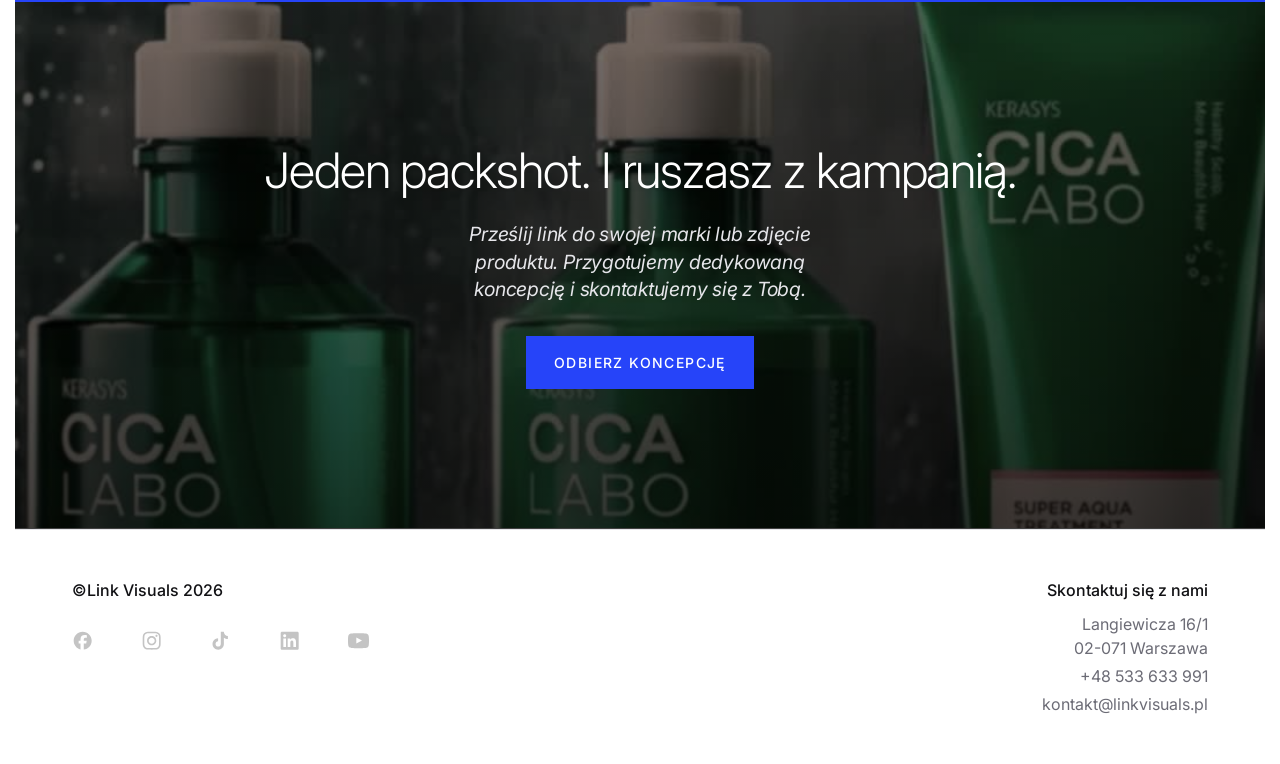
==== commit e41d2319: "Wycentruj sekcje porownania na mobile" ====
--- a/index.html
+++ b/index.html
@@ -8,7 +8,7 @@
 <link rel="preconnect" href="https://fonts.googleapis.com">
 <link rel="preconnect" href="https://fonts.gstatic.com" crossorigin>
 <link href="https://fonts.googleapis.com/css2?family=Inter:wght@200;300;400;500;600;700;800&display=swap" rel="stylesheet">
-<link rel="stylesheet" href="assets/css/style.css?v=7">
+<link rel="stylesheet" href="assets/css/style.css?v=8">
 <link rel="icon" type="image/svg+xml" href="assets/img/favicon.svg">
 </head>
 <body>
@@ -100,7 +100,7 @@
         </div>
       </div>
       <div class="compare-copy">
-        <h2>Tak wygląda różnica między zdjęciem a reklamą</h2>
+        <h2>Tak wygląda różnica między <mark class="mark-accent">zdjęciem</mark> a <mark class="mark-accent">reklamą</mark></h2>
         <p>Przesuń suwak i przekonaj się, jak z prostego packshota powstaje wysokiej jakości content gotowy do publikacji we wszystkich kanałach digital.</p>
       </div>
     </div>
--- a/assets/css/style.css
+++ b/assets/css/style.css
@@ -517,7 +517,8 @@
     max-height: 62svh;
   }
   /* tekst nad zdjęciem, jak w referencji mobilnej (nagłówek przed kadrem) */
-  .compare-copy { order: -1; }
+  .compare-copy { order: -1; text-align: center; }
+  .compare-copy p { margin-left: auto; margin-right: auto; }
   .trust-logo--alab      { width: min(150px, 40.0vw); }
   .trust-logo--bocian    { width: min(116px, 31.0vw); }
   .trust-logo--hippo     { width: min( 99px, 26.4vw); }
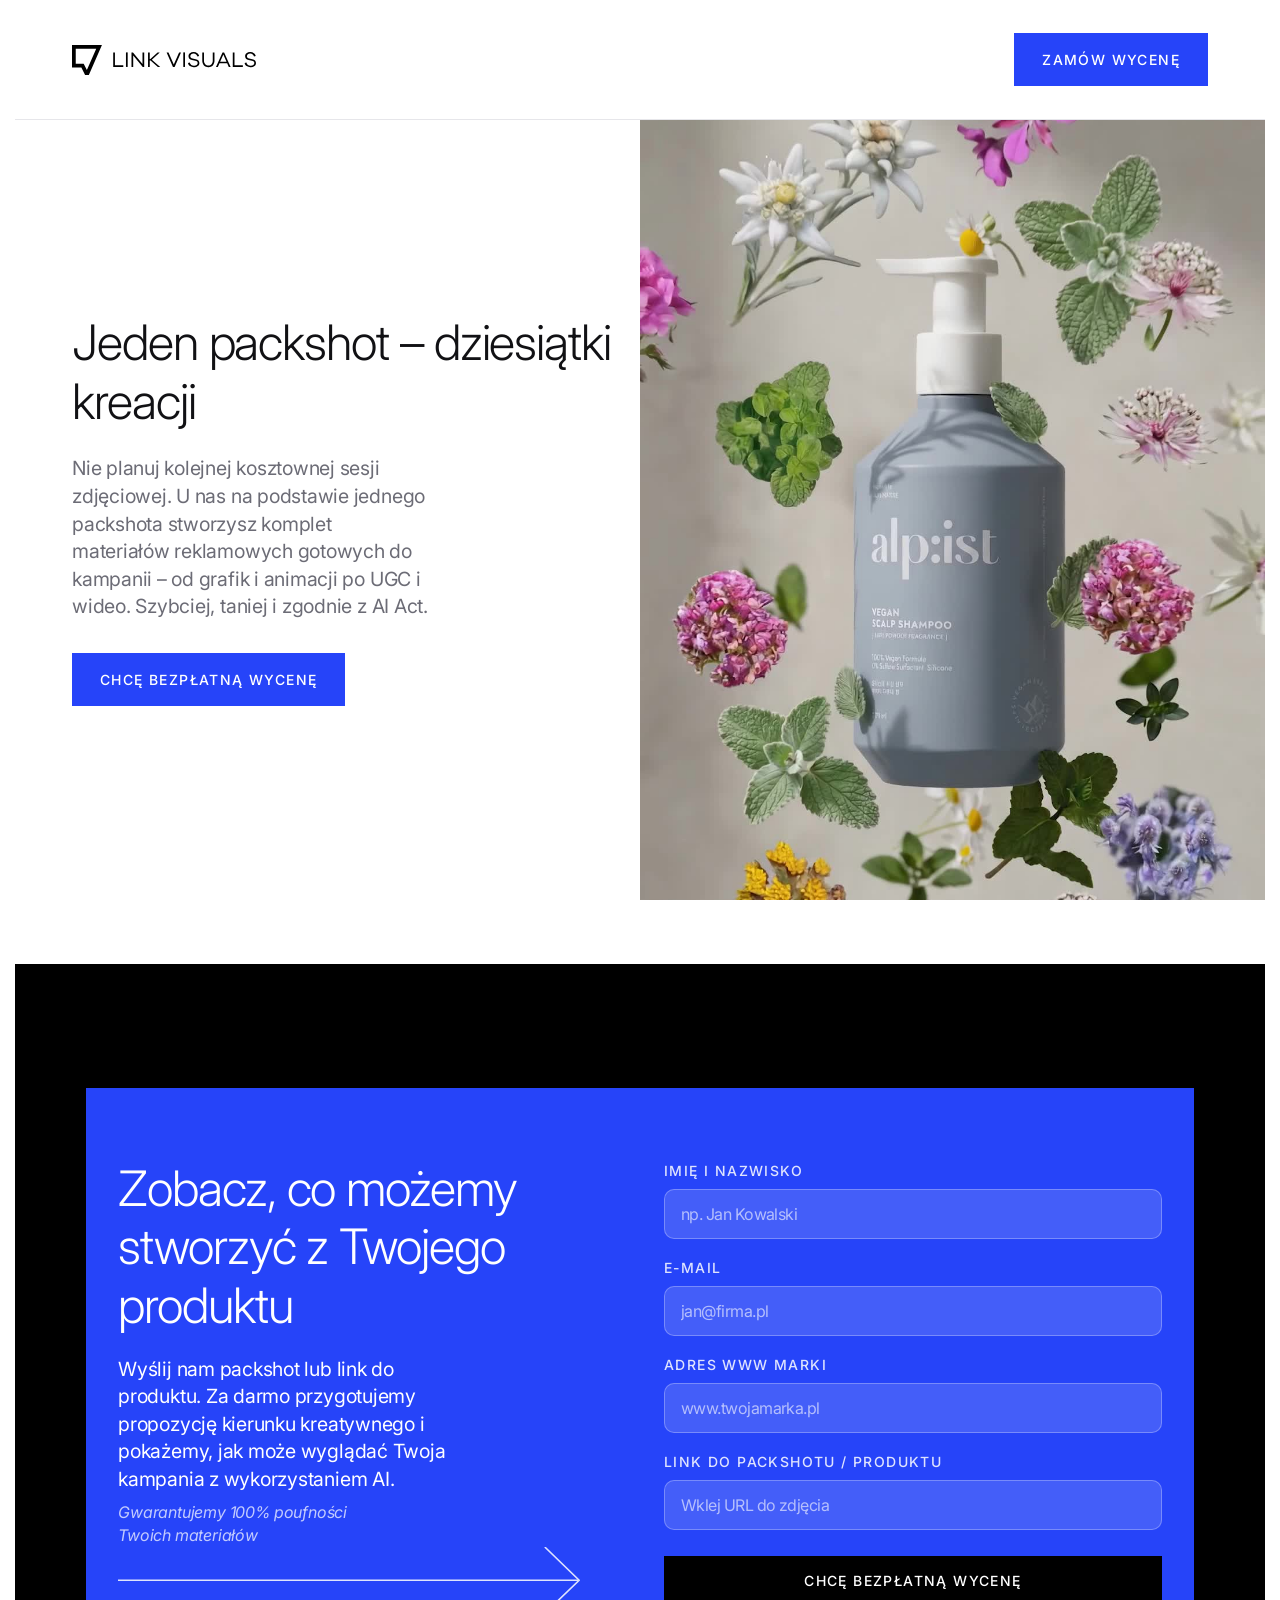
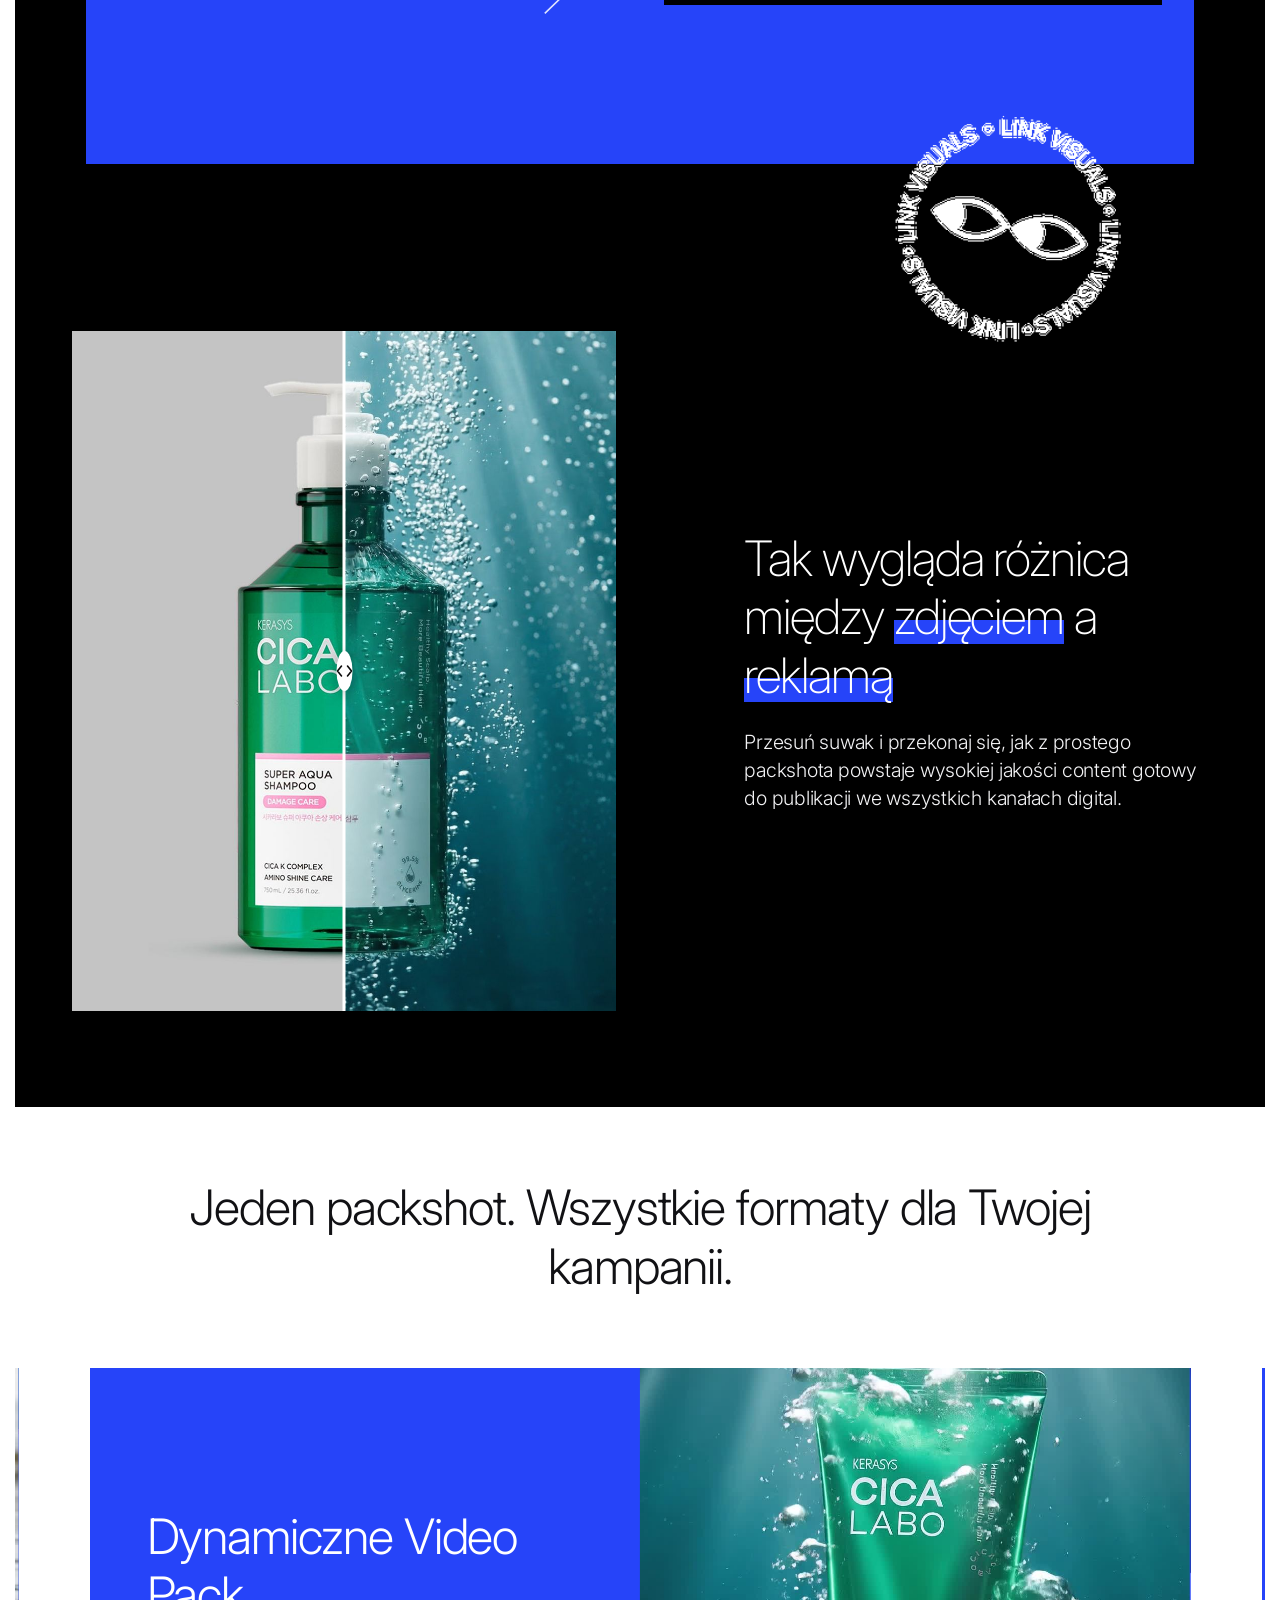
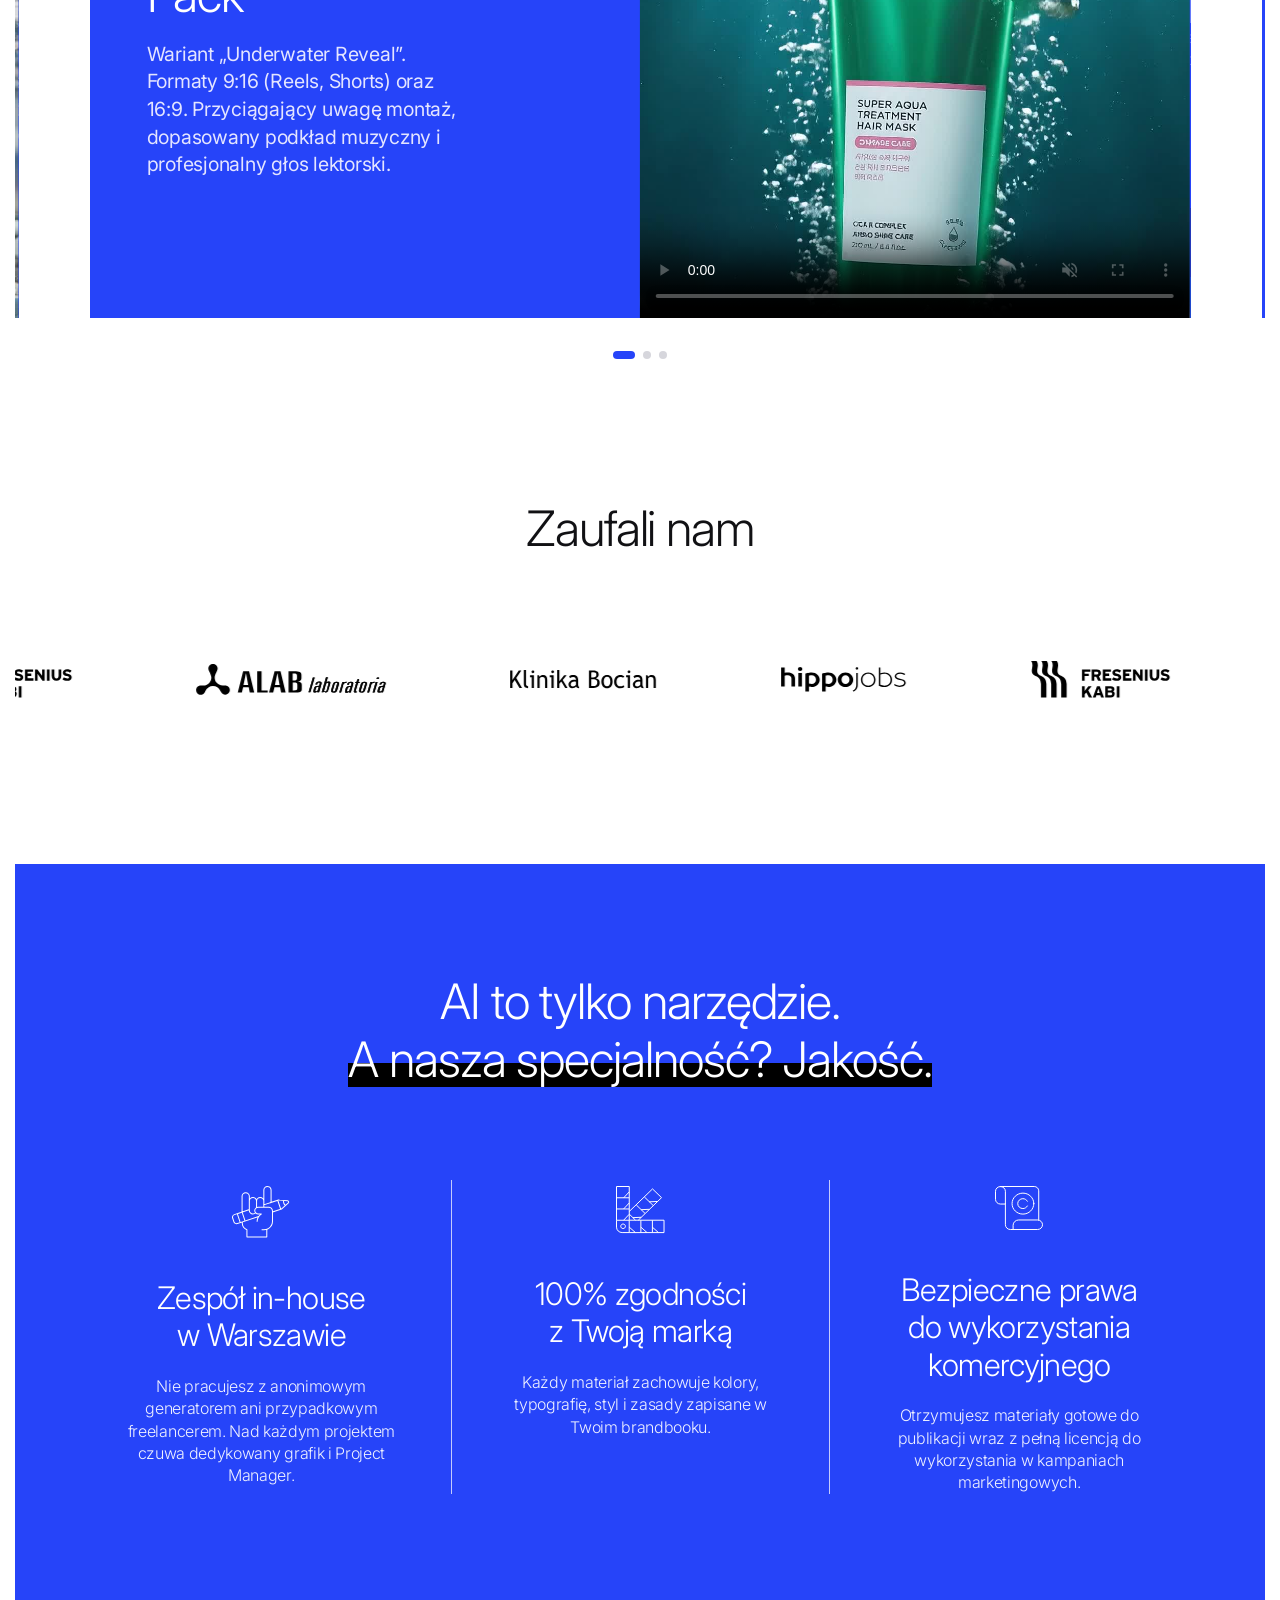
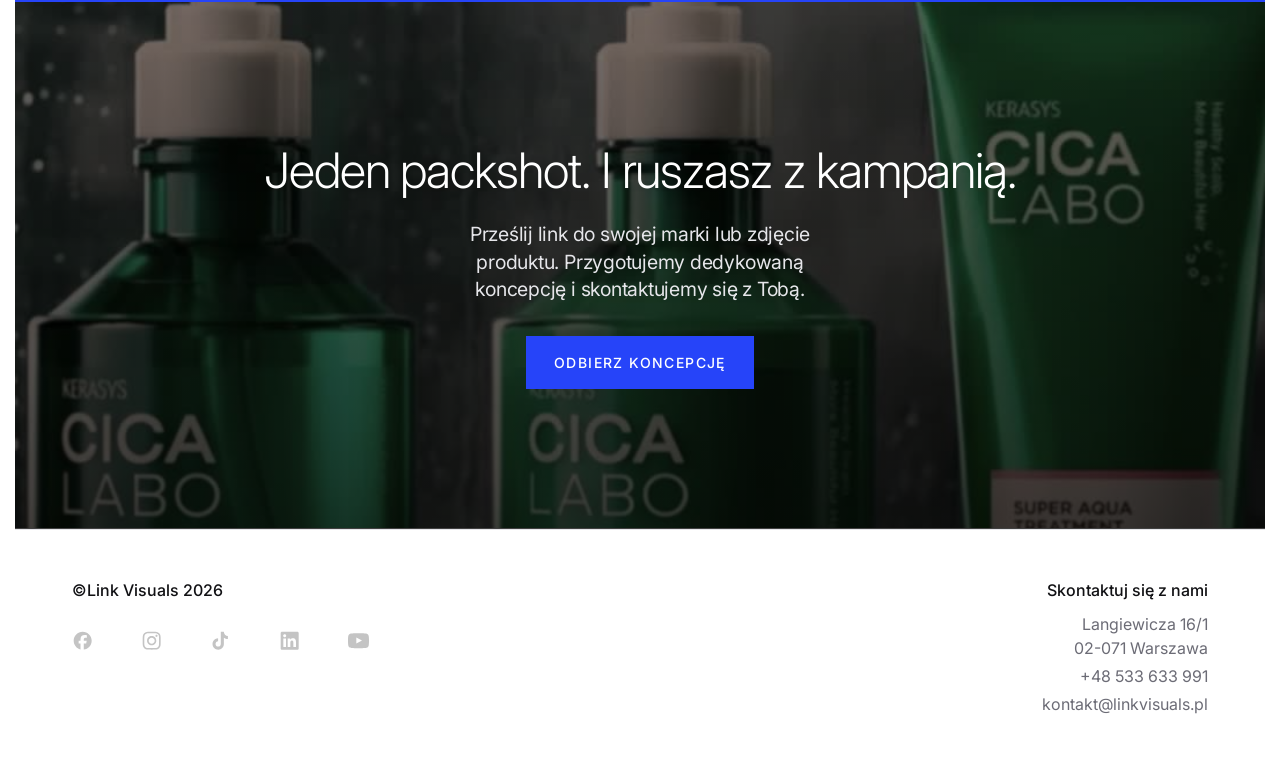
==== commit 793120d3: "Usun kursywe z koncowego CTA" ====
--- a/index.html
+++ b/index.html
@@ -186,7 +186,7 @@
     <div class="final-cta-overlay"></div>
     <div class="container final-cta-content">
       <h2>Jeden packshot. I ruszasz z kampanią.</h2>
-      <p><em>Prześlij link do swojej marki lub zdjęcie produktu. Przygotujemy dedykowaną koncepcję i skontaktujemy się z Tobą.</em></p>
+      <p>Prześlij link do swojej marki lub zdjęcie produktu. Przygotujemy dedykowaną koncepcję i skontaktujemy się z Tobą.</p>
       <a href="#kontakt-formularz" class="btn btn-primary">Odbierz koncepcję</a>
     </div>
   </section>
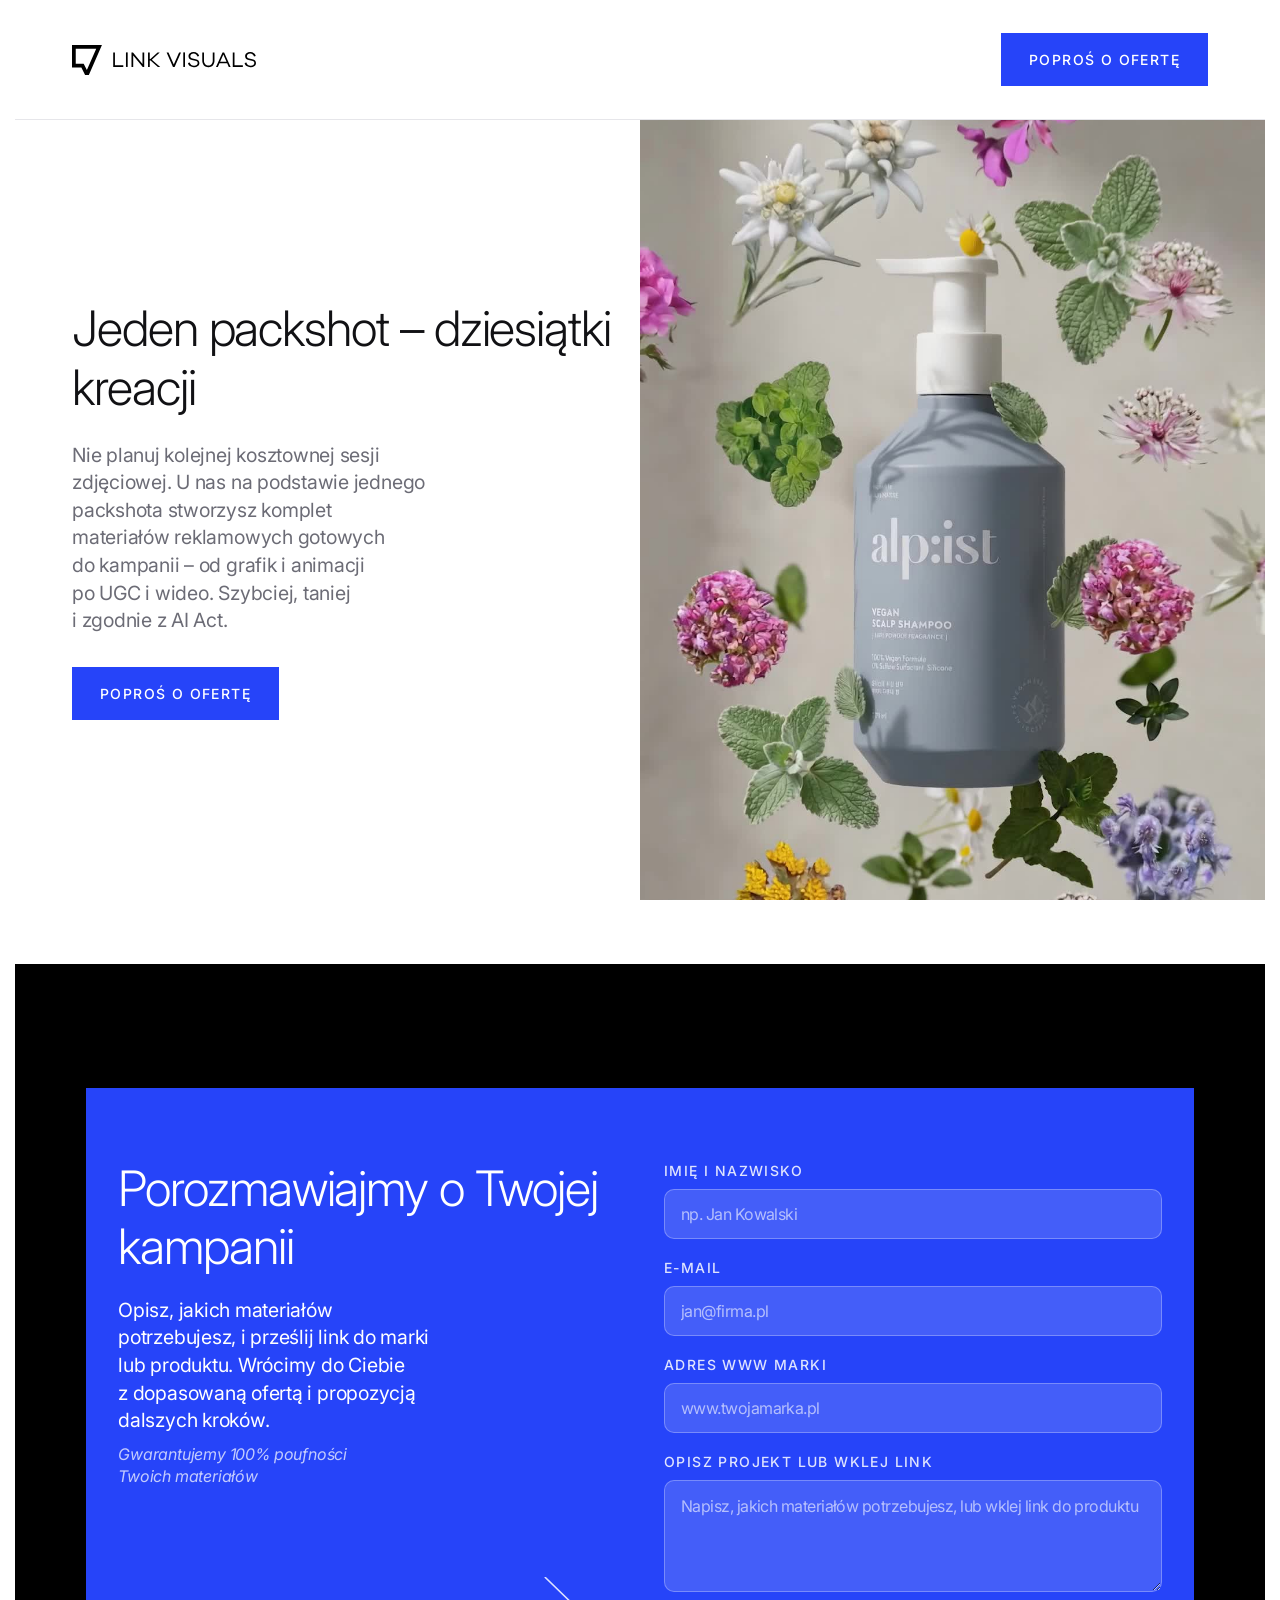
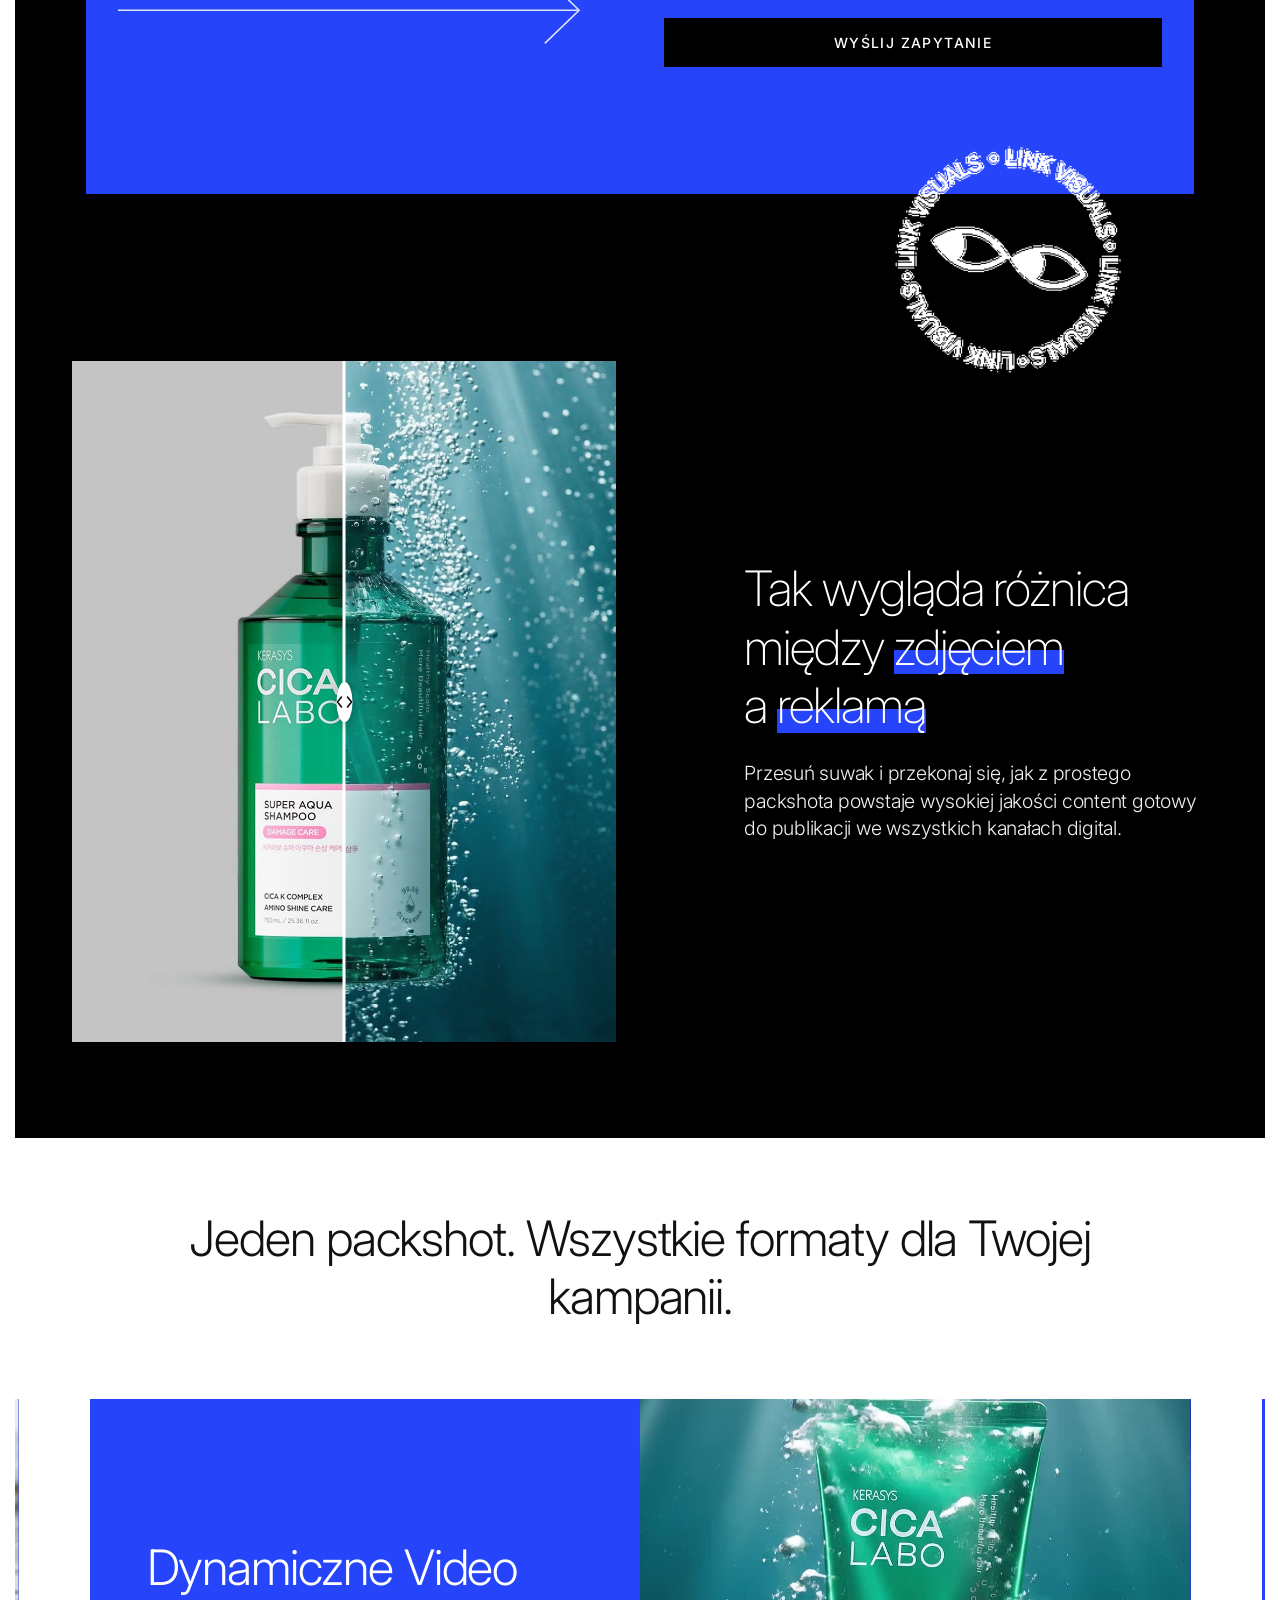
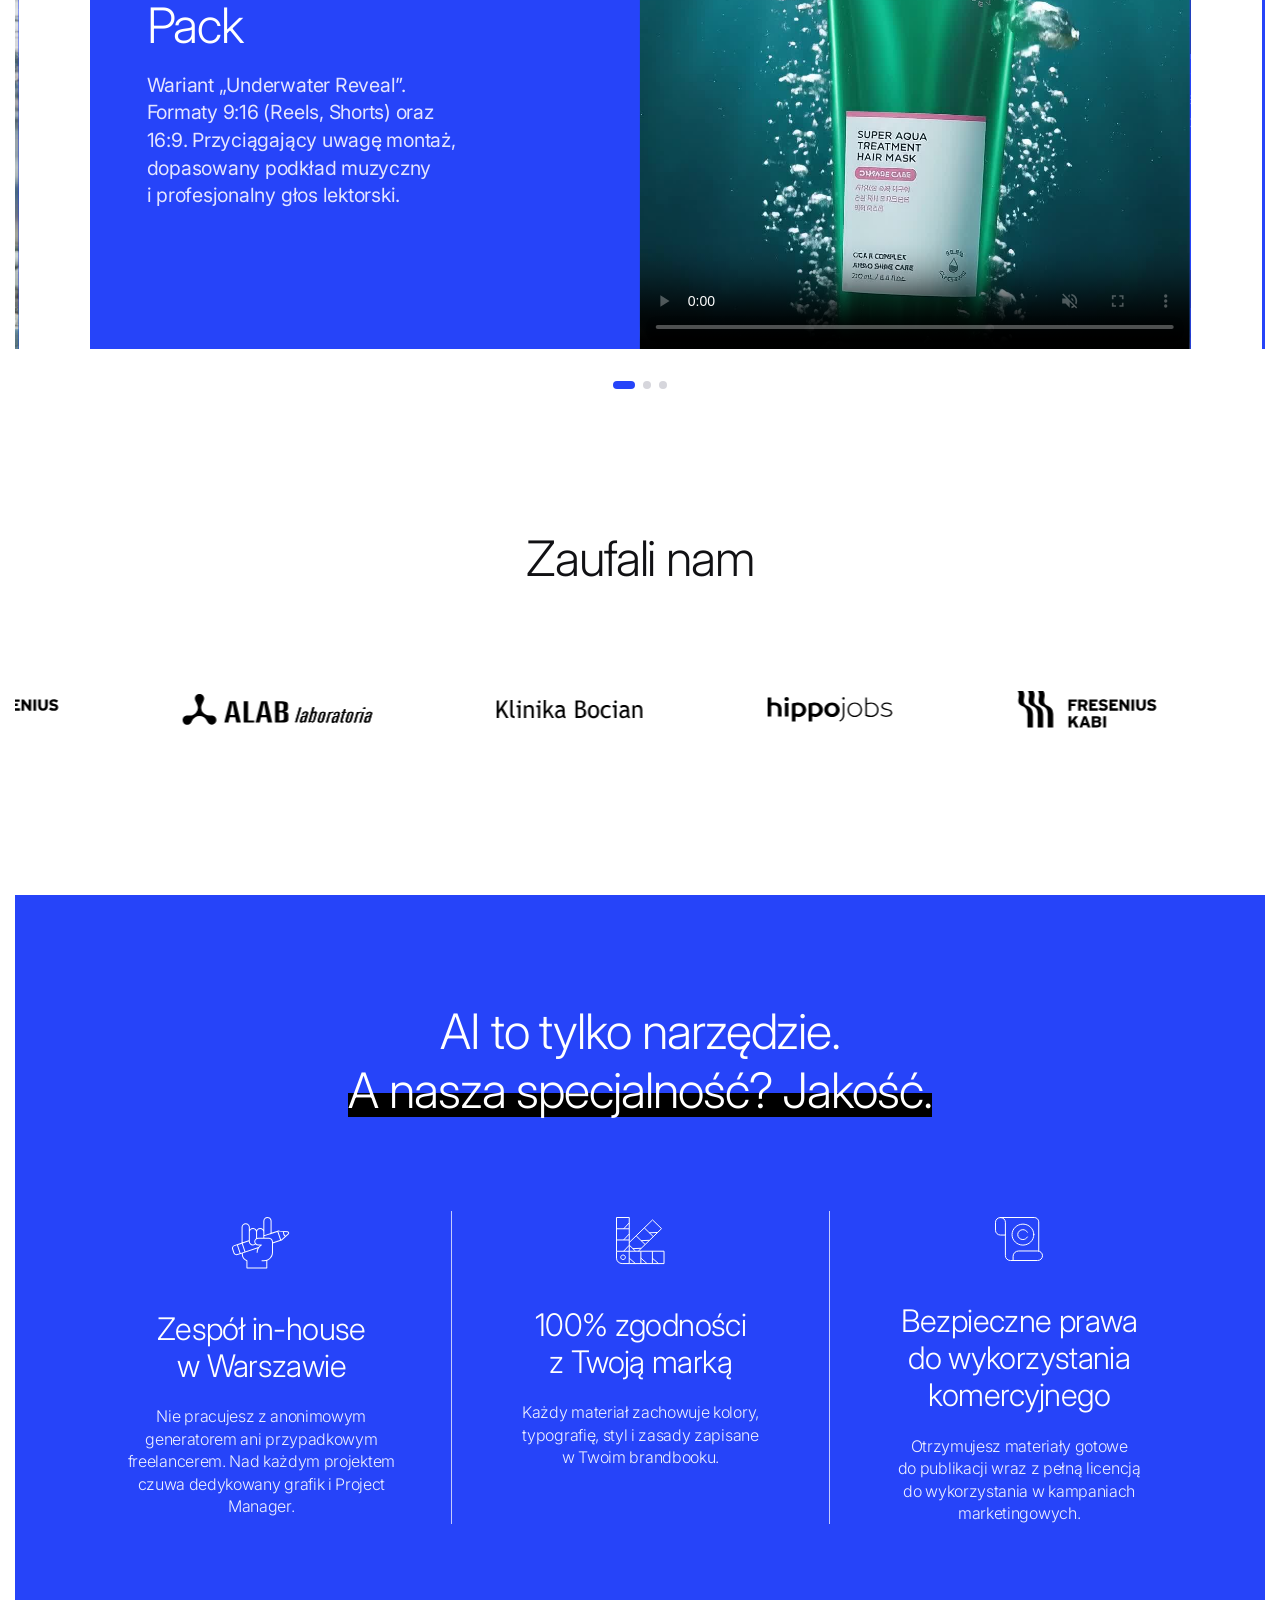
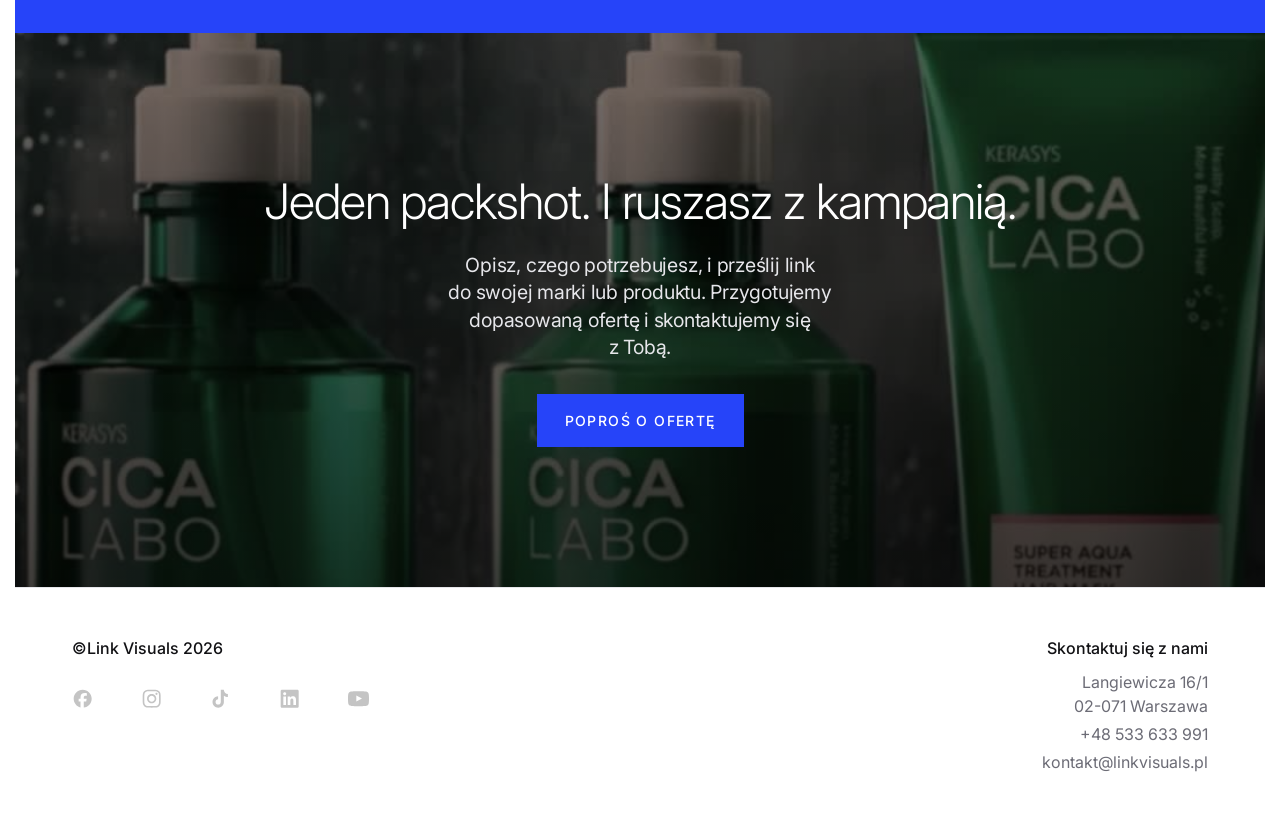
==== commit eb8c1aee: "Zmien formularz na zapytanie ofertowe" ====
--- a/index.html
+++ b/index.html
@@ -8,7 +8,7 @@
 <link rel="preconnect" href="https://fonts.googleapis.com">
 <link rel="preconnect" href="https://fonts.gstatic.com" crossorigin>
 <link href="https://fonts.googleapis.com/css2?family=Inter:wght@200;300;400;500;600;700;800&display=swap" rel="stylesheet">
-<link rel="stylesheet" href="assets/css/style.css?v=8">
+<link rel="stylesheet" href="assets/css/style.css?v=9">
 <link rel="icon" type="image/svg+xml" href="assets/img/favicon.svg">
 </head>
 <body>
@@ -18,7 +18,7 @@
     <a href="#" class="logo">
       <img src="assets/svg/logo-lv-black.svg" alt="Link Visuals" class="logo-mark" width="300" height="49">
     </a>
-    <a href="#kontakt-formularz" class="btn btn-primary btn-sm">Zamów wycenę</a>
+    <a href="#kontakt-formularz" class="btn btn-primary btn-sm">Poproś o&nbsp;ofertę</a>
   </div>
 </header>
 
@@ -29,8 +29,8 @@
     <div class="container hero-grid">
       <div class="hero-copy">
         <h1>Jeden packshot – dziesiątki kreacji</h1>
-        <p class="lead">Nie planuj kolejnej kosztownej sesji zdjęciowej. U nas na podstawie jednego packshota stworzysz komplet materiałów reklamowych gotowych do kampanii – od grafik i animacji po UGC i wideo. Szybciej, taniej i zgodnie z AI Act.</p>
-        <a href="#kontakt-formularz" class="btn btn-primary">Chcę bezpłatną wycenę</a>
+        <p class="lead">Nie planuj kolejnej kosztownej sesji zdjęciowej. U&nbsp;nas na&nbsp;podstawie jednego packshota stworzysz komplet materiałów reklamowych gotowych do&nbsp;kampanii – od&nbsp;grafik i&nbsp;animacji po&nbsp;UGC i&nbsp;wideo. Szybciej, taniej i&nbsp;zgodnie z&nbsp;AI Act.</p>
+        <a href="#kontakt-formularz" class="btn btn-primary">Poproś o&nbsp;ofertę</a>
       </div>
       <div class="hero-media">
         <video class="hero-video" src="assets/video/hero-video.mp4" poster="assets/img/hero-video-poster.jpg" autoplay muted loop playsinline preload="auto">
@@ -45,8 +45,8 @@
     <div class="lead-form-band">
       <div class="container lead-grid">
         <div class="lead-copy">
-          <h2>Zobacz, co możemy stworzyć z Twojego produktu</h2>
-          <p>Wyślij nam packshot lub link do produktu. Za darmo przygotujemy propozycję kierunku kreatywnego i pokażemy, jak może wyglądać Twoja kampania z wykorzystaniem AI.</p>
+          <h2>Porozmawiajmy o&nbsp;Twojej kampanii</h2>
+          <p>Opisz, jakich materiałów potrzebujesz, i&nbsp;prześlij link do&nbsp;marki lub produktu. Wrócimy do&nbsp;Ciebie z&nbsp;dopasowaną ofertą i&nbsp;propozycją dalszych kroków.</p>
           <p class="muted"><em>Gwarantujemy 100% poufności Twoich materiałów</em></p>
           <!-- geometria z referencji: prosta linia 460px, grot 34x66, na wysokości przycisku -->
           <svg class="lead-arrow" width="462" height="67" viewBox="0 0 462 67" fill="none" xmlns="http://www.w3.org/2000/svg" aria-hidden="true">
@@ -57,7 +57,7 @@
 
         <form class="lead-form" id="quoteForm" novalidate>
           <div class="field">
-            <label for="fullname">Imię i nazwisko</label>
+            <label for="fullname">Imię i&nbsp;nazwisko</label>
             <input type="text" id="fullname" name="fullname" placeholder="np. Jan Kowalski" required>
           </div>
           <div class="field">
@@ -69,10 +69,10 @@
             <input type="text" id="website" name="website" placeholder="www.twojamarka.pl" required>
           </div>
           <div class="field">
-            <label for="packshot">Link do packshotu / produktu</label>
-            <input type="text" id="packshot" name="packshot" placeholder="Wklej URL do zdjęcia" required>
-          </div>
-          <button type="submit" class="btn btn-light btn-block">Chcę bezpłatną wycenę</button>
+            <label for="project">Opisz projekt lub wklej link</label>
+            <textarea id="project" name="project" placeholder="Napisz, jakich materiałów potrzebujesz, lub wklej link do&nbsp;produktu" required></textarea>
+          </div>
+          <button type="submit" class="btn btn-light btn-block">Wyślij zapytanie</button>
           <p class="form-note" id="formNote" role="status" aria-live="polite"></p>
         </form>
       </div>
@@ -100,8 +100,8 @@
         </div>
       </div>
       <div class="compare-copy">
-        <h2>Tak wygląda różnica między <mark class="mark-accent">zdjęciem</mark> a <mark class="mark-accent">reklamą</mark></h2>
-        <p>Przesuń suwak i przekonaj się, jak z prostego packshota powstaje wysokiej jakości content gotowy do publikacji we wszystkich kanałach digital.</p>
+        <h2>Tak wygląda różnica między <mark class="mark-accent">zdjęciem</mark> a&nbsp;<mark class="mark-accent">reklamą</mark></h2>
+        <p>Przesuń suwak i&nbsp;przekonaj się, jak z&nbsp;prostego packshota powstaje wysokiej jakości content gotowy do&nbsp;publikacji we&nbsp;wszystkich kanałach digital.</p>
       </div>
     </div>
   </section>
@@ -116,14 +116,14 @@
         <article class="pack-card pack-card--video">
           <div class="pack-copy">
             <h3>Dynamiczne Video Pack</h3>
-            <p>Wariant „Underwater Reveal”. Formaty 9:16 (Reels, Shorts) oraz 16:9. Przyciągający uwagę montaż, dopasowany podkład muzyczny i profesjonalny głos lektorski.</p>
+            <p>Wariant „Underwater Reveal”. Formaty 9:16 (Reels, Shorts) oraz 16:9. Przyciągający uwagę montaż, dopasowany podkład muzyczny i&nbsp;profesjonalny głos lektorski.</p>
           </div>
           <video src="assets/video/pack-underwater.mp4" poster="assets/img/pack-underwater-poster.jpg" autoplay muted loop controls playsinline preload="auto"></video>
         </article>
         <article class="pack-card pack-card--static">
           <div class="pack-copy">
             <h3>Dynamiczne Video Pack</h3>
-            <p>Wariant „Lifestyle”. Produkt osadzony w naturalnym kontekście użycia – buduje zaufanie i autentyczność marki.</p>
+            <p>Wariant „Lifestyle”. Produkt osadzony w&nbsp;naturalnym kontekście użycia – buduje zaufanie i&nbsp;autentyczność marki.</p>
           </div>
           <video src="assets/video/pack-lifestyle.mp4" poster="assets/img/pack-lifestyle-poster.jpg" autoplay muted loop controls playsinline preload="auto"></video>
         </article>
@@ -163,18 +163,18 @@
       <div class="values-grid">
         <div class="value-item">
           <img src="assets/svg/icon-zespol.svg" alt="" class="value-icon" width="58" height="52">
-          <h3>Zespół in-house<br>w Warszawie</h3>
-          <p>Nie pracujesz z anonimowym generatorem ani przypadkowym freelancerem. Nad każdym projektem czuwa dedykowany grafik i Project Manager.</p>
+          <h3>Zespół in-house<br>w&nbsp;Warszawie</h3>
+          <p>Nie pracujesz z&nbsp;anonimowym generatorem ani przypadkowym freelancerem. Nad każdym projektem czuwa dedykowany grafik i&nbsp;Project Manager.</p>
         </div>
         <div class="value-item">
           <img src="assets/svg/icon-brandbook.svg" alt="" class="value-icon" width="49" height="48">
-          <h3>100% zgodności<br>z Twoją marką</h3>
-          <p>Każdy materiał zachowuje kolory, typografię, styl i zasady zapisane w Twoim brandbooku.</p>
+          <h3>100% zgodności<br>z&nbsp;Twoją marką</h3>
+          <p>Każdy materiał zachowuje kolory, typografię, styl i&nbsp;zasady zapisane w&nbsp;Twoim brandbooku.</p>
         </div>
         <div class="value-item">
           <img src="assets/svg/icon-copyright.svg" alt="" class="value-icon" width="48" height="44">
-          <h3>Bezpieczne prawa<br>do wykorzystania komercyjnego</h3>
-          <p>Otrzymujesz materiały gotowe do publikacji wraz z pełną licencją do wykorzystania w kampaniach marketingowych.</p>
+          <h3>Bezpieczne prawa<br>do&nbsp;wykorzystania komercyjnego</h3>
+          <p>Otrzymujesz materiały gotowe do&nbsp;publikacji wraz z&nbsp;pełną licencją do&nbsp;wykorzystania w&nbsp;kampaniach marketingowych.</p>
         </div>
       </div>
     </div>
@@ -185,9 +185,9 @@
     <video class="final-cta-bg" src="assets/video/final-cta-video.mp4" poster="assets/img/final-cta-video-poster.jpg" autoplay muted loop playsinline preload="auto"></video>
     <div class="final-cta-overlay"></div>
     <div class="container final-cta-content">
-      <h2>Jeden packshot. I ruszasz z kampanią.</h2>
-      <p>Prześlij link do swojej marki lub zdjęcie produktu. Przygotujemy dedykowaną koncepcję i skontaktujemy się z Tobą.</p>
-      <a href="#kontakt-formularz" class="btn btn-primary">Odbierz koncepcję</a>
+      <h2>Jeden packshot. I&nbsp;ruszasz z&nbsp;kampanią.</h2>
+      <p>Opisz, czego potrzebujesz, i&nbsp;prześlij link do&nbsp;swojej marki lub produktu. Przygotujemy dopasowaną ofertę i&nbsp;skontaktujemy się z&nbsp;Tobą.</p>
+      <a href="#kontakt-formularz" class="btn btn-primary">Poproś o&nbsp;ofertę</a>
     </div>
   </section>
 
@@ -206,7 +206,7 @@
       </div>
     </div>
     <div class="footer-contact">
-      <h3>Skontaktuj się z nami</h3>
+      <h3>Skontaktuj się z&nbsp;nami</h3>
       <p>Langiewicza 16/1<br>02-071 Warszawa</p>
       <p><a href="tel:+48533633991">+48 533 633 991</a></p>
       <p><a href="mailto:kontakt@linkvisuals.pl">kontakt@linkvisuals.pl</a></p>
@@ -214,6 +214,6 @@
   </div>
 </footer>
 
-<script src="assets/js/main.js?v=4"></script>
+<script src="assets/js/main.js?v=5"></script>
 </body>
 </html>
--- a/assets/css/style.css
+++ b/assets/css/style.css
@@ -230,7 +230,8 @@
   text-transform: uppercase;
   color: rgba(255,255,255,0.85);
 }
-.field input {
+.field input,
+.field textarea {
   background: rgba(255,255,255,0.14);
   border: 1px solid rgba(255,255,255,0.28);
   border-radius: 10px;
@@ -240,8 +241,11 @@
   letter-spacing: -0.034em;
   font-family: inherit;
 }
-.field input::placeholder { color: rgba(255,255,255,0.6); }
-.field input:focus { outline: none; border-color: #ffffff; }
+.field textarea { min-height: 112px; resize: vertical; line-height: 1.4; }
+.field input::placeholder,
+.field textarea::placeholder { color: rgba(255,255,255,0.6); }
+.field input:focus,
+.field textarea:focus { outline: none; border-color: #ffffff; }
 .lead-form .btn-light { margin-top: 8px; background: var(--black); color: #fff; }
 .form-note { min-height: 1em; font-size: 0.85rem; color: #d9ffe6; }
 
@@ -535,7 +539,7 @@
      Wiersz kadru = auto, wiersz tekstu = 1fr, więc nadwyżkę pochłania tekst. */
   .pack-card { grid-template-columns: 1fr; grid-template-rows: auto 1fr; flex-basis: 69.2vw; }
   .carousel-track { gap: 7.7vw; }
-  .pack-card video, .pack-card img { order: -1; aspect-ratio: 27 / 20; height: auto; }
+  .pack-card video, .pack-card img { order: -1; aspect-ratio: 4 / 5; height: auto; }
   .pack-copy { text-align: center; padding: 12.8vw 7.7vw 13.8vw; }
   .pack-copy p { max-width: none; margin-left: auto; margin-right: auto; font-size: 12px; }
   /* Stopka jak w referencji mobilnej: kontakt na górze, pod nim copyright,
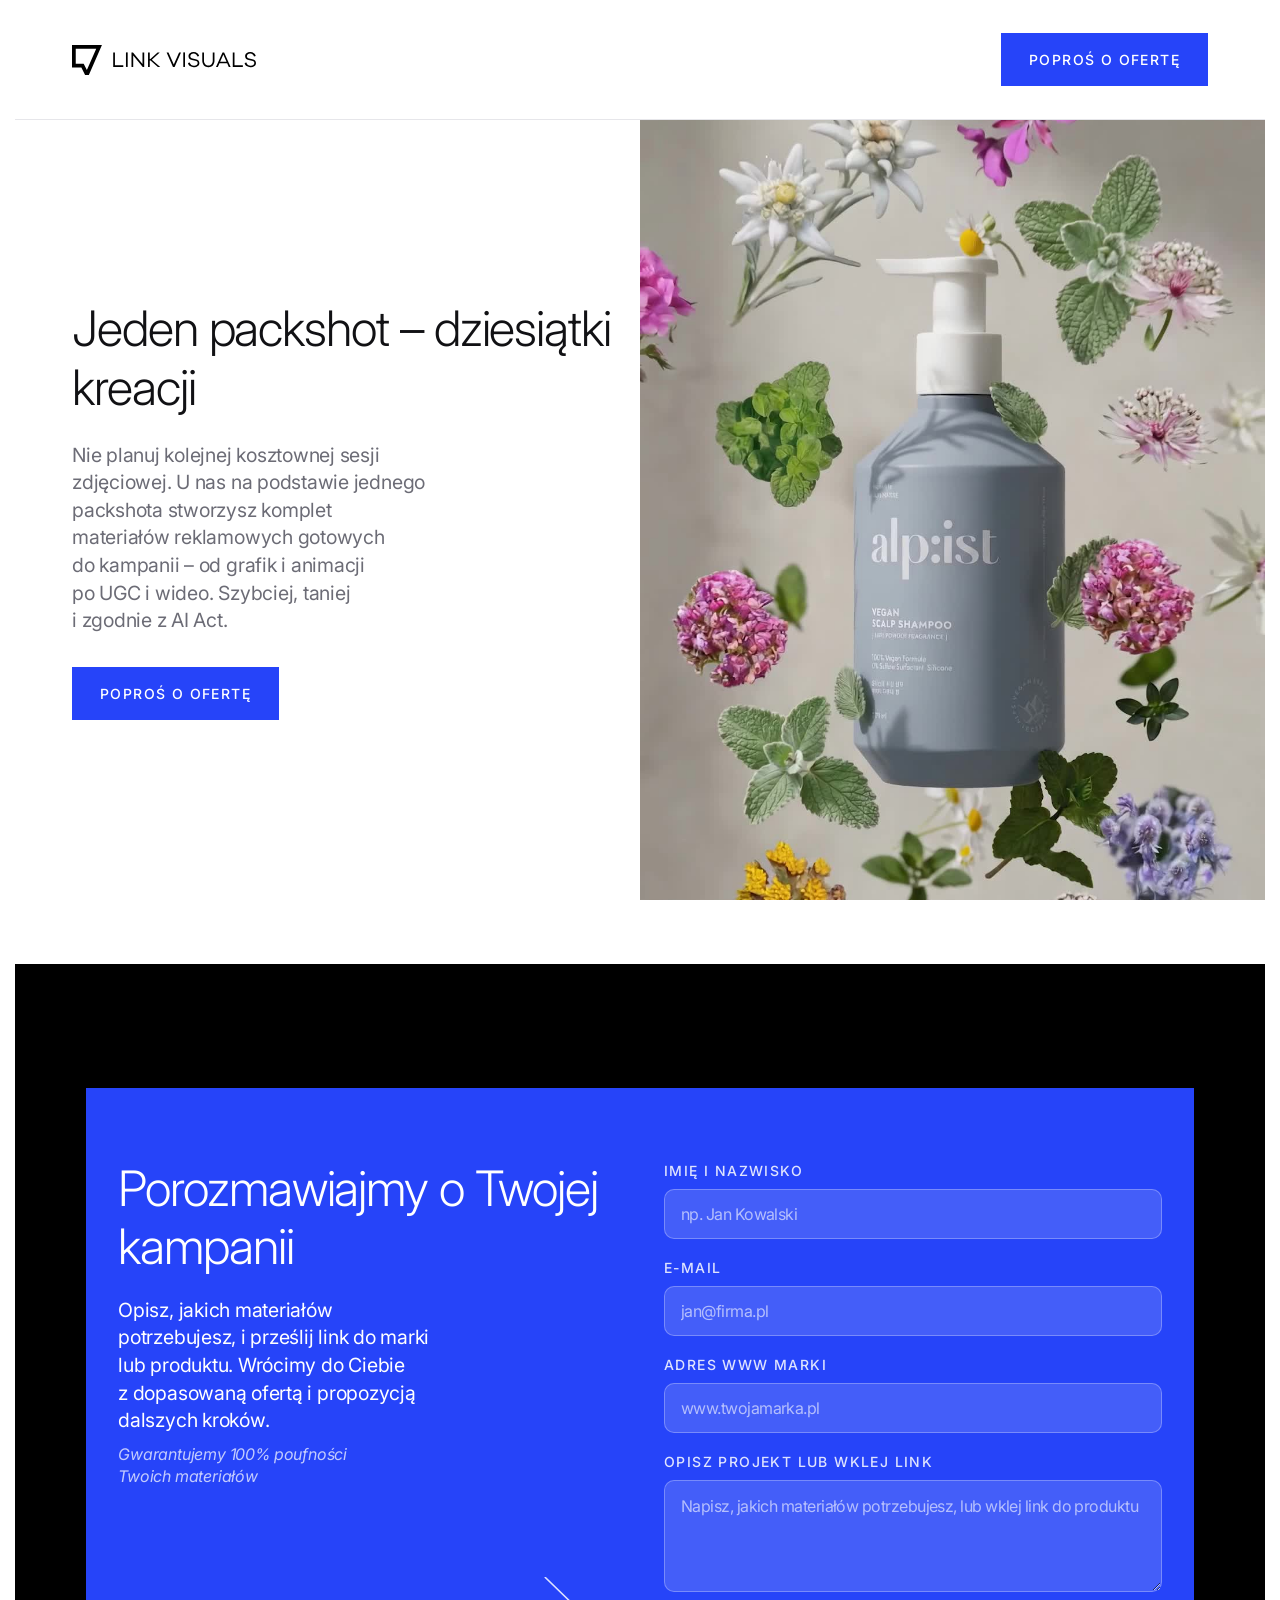
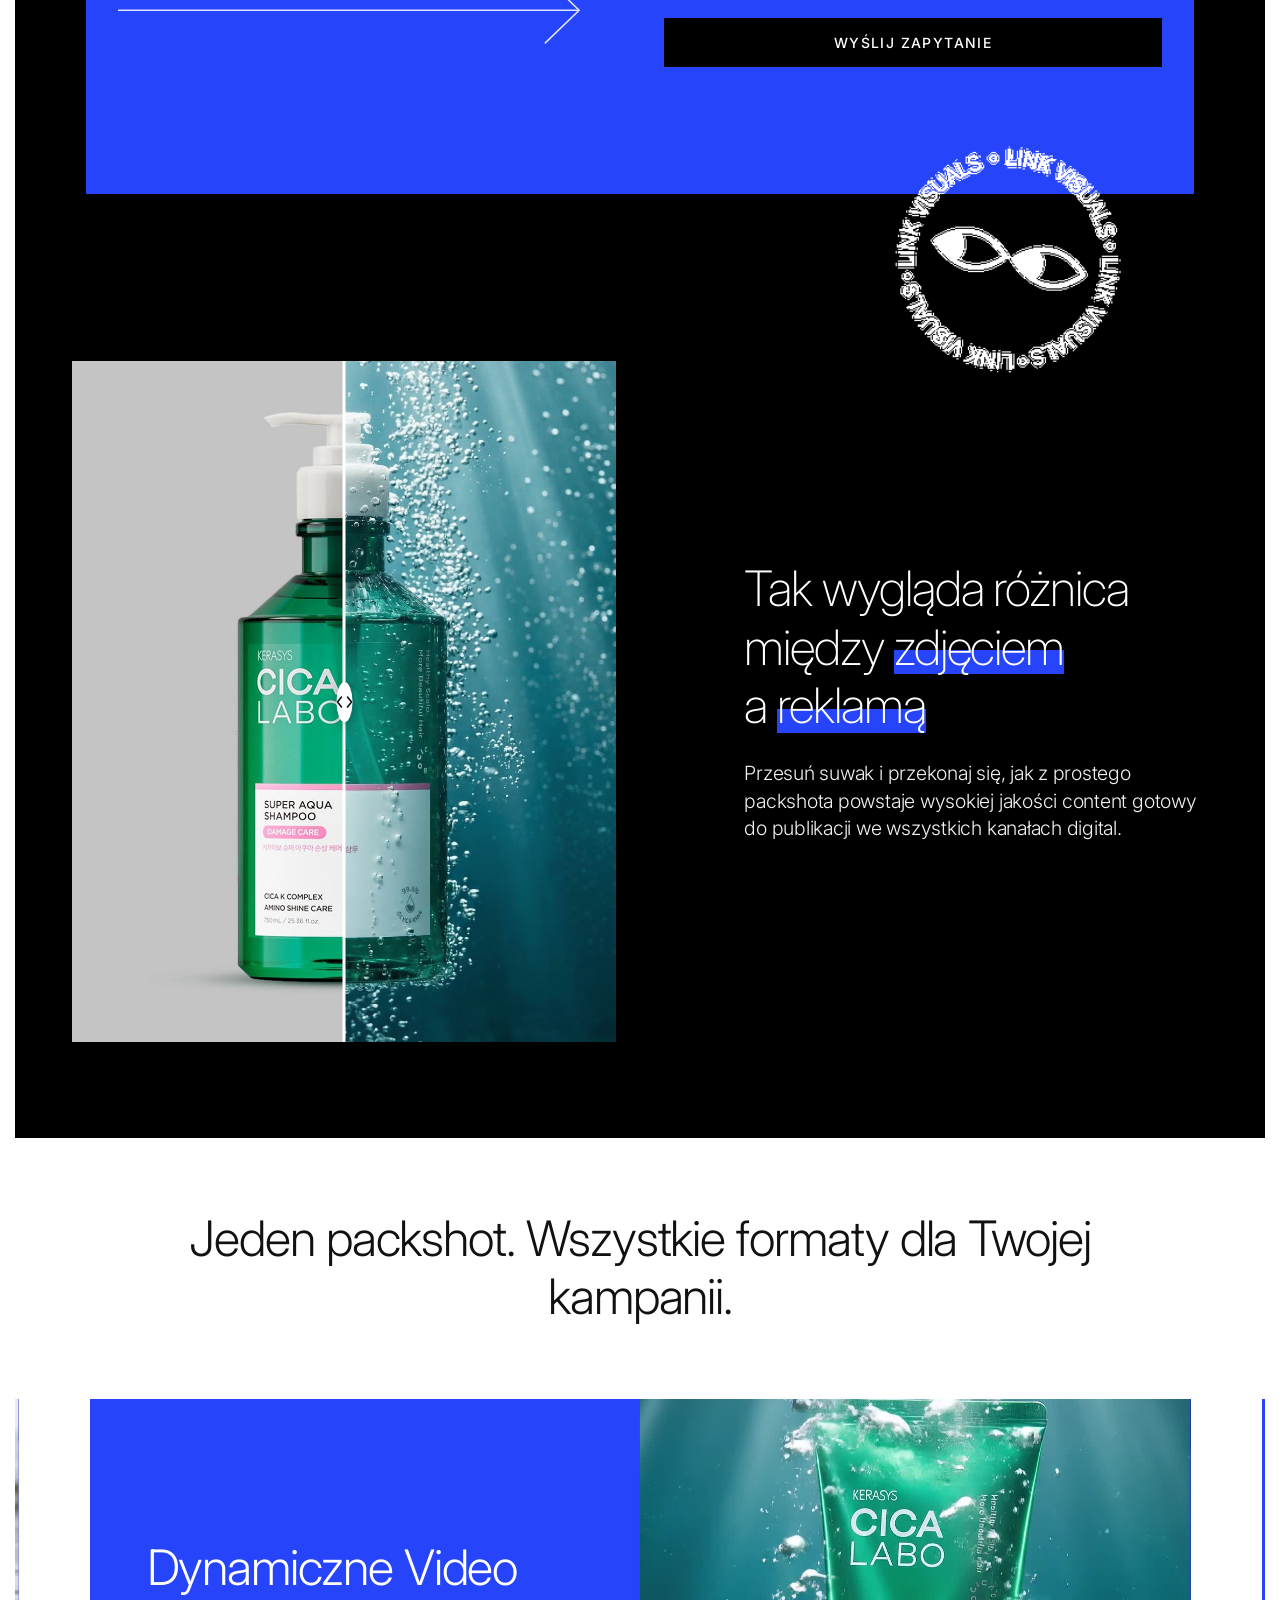
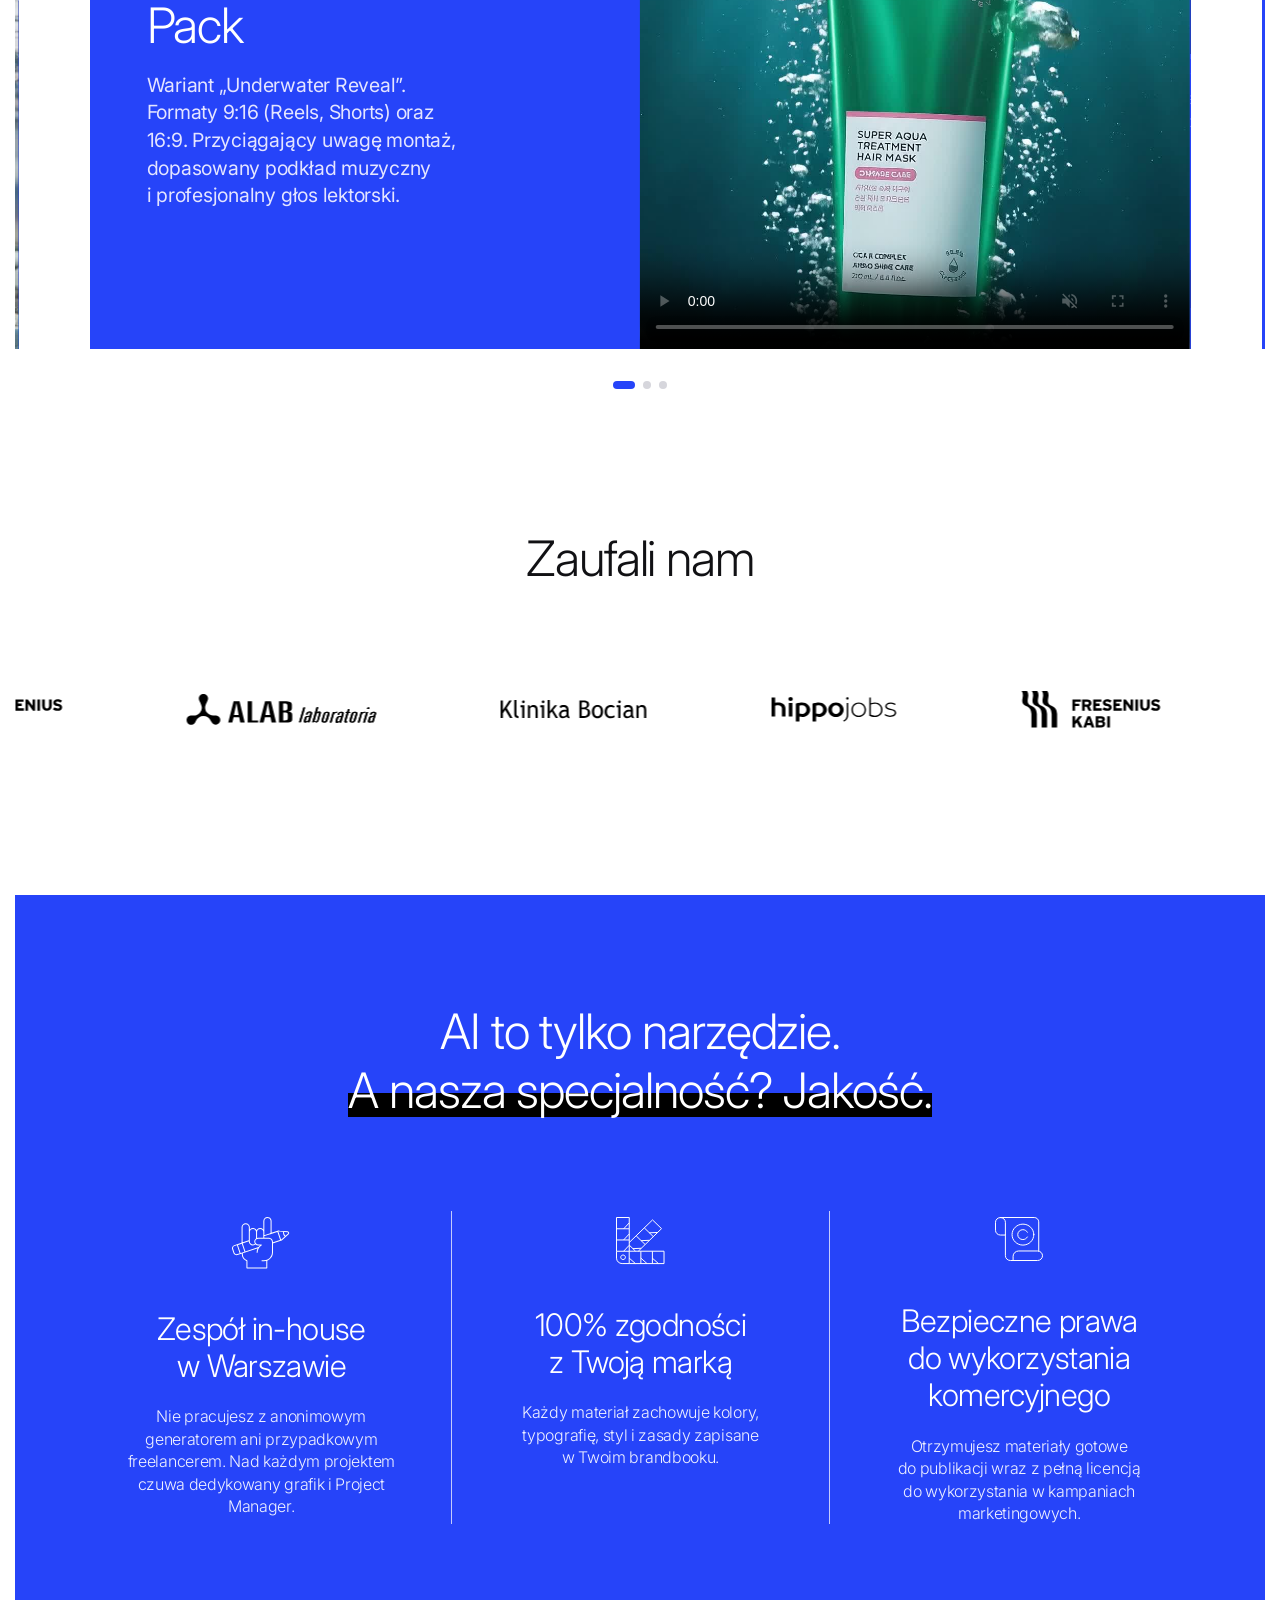
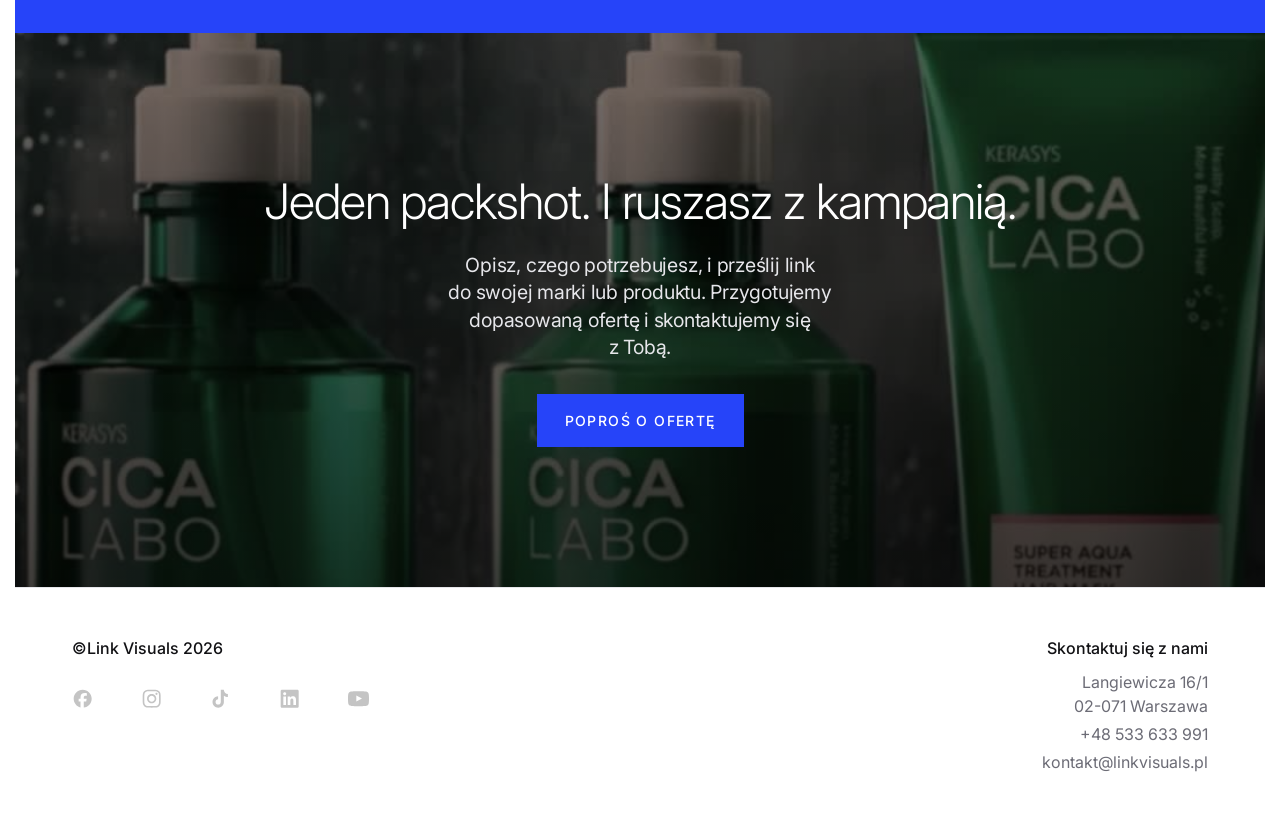
==== commit c6bbea7d: "Podmien pierwsze i ostatnie video karuzeli" ====
--- a/index.html
+++ b/index.html
@@ -118,7 +118,7 @@
             <h3>Dynamiczne Video Pack</h3>
             <p>Wariant „Underwater Reveal”. Formaty 9:16 (Reels, Shorts) oraz 16:9. Przyciągający uwagę montaż, dopasowany podkład muzyczny i&nbsp;profesjonalny głos lektorski.</p>
           </div>
-          <video src="assets/video/pack-underwater.mp4" poster="assets/img/pack-underwater-poster.jpg" autoplay muted loop controls playsinline preload="auto"></video>
+          <video src="assets/video/video-s1.mp4" poster="assets/img/pack-underwater-poster.jpg" autoplay muted loop controls playsinline preload="auto"></video>
         </article>
         <article class="pack-card pack-card--static">
           <div class="pack-copy">
@@ -132,7 +132,10 @@
             <h3>Dynamiczne Video Pack</h3>
             <p>Wariant „Natura”. Świeże, plenerowe ujęcie produktu – świetnie sprawdza się jako hook zatrzymujący scrollowanie.</p>
           </div>
-          <video src="assets/video/pack-river.mp4" poster="assets/img/pack-river-poster.jpg" autoplay muted loop controls playsinline preload="auto"></video>
+          <video poster="assets/img/pack-river-poster.jpg" autoplay muted loop controls playsinline preload="auto">
+            <source src="assets/video/video-s7-mobile.mp4" media="(max-width: 900px)" type="video/mp4">
+            <source src="assets/video/video-s7.mp4" type="video/mp4">
+          </video>
         </article>
       </div>
       <div class="carousel-dots" id="carouselDots"></div>
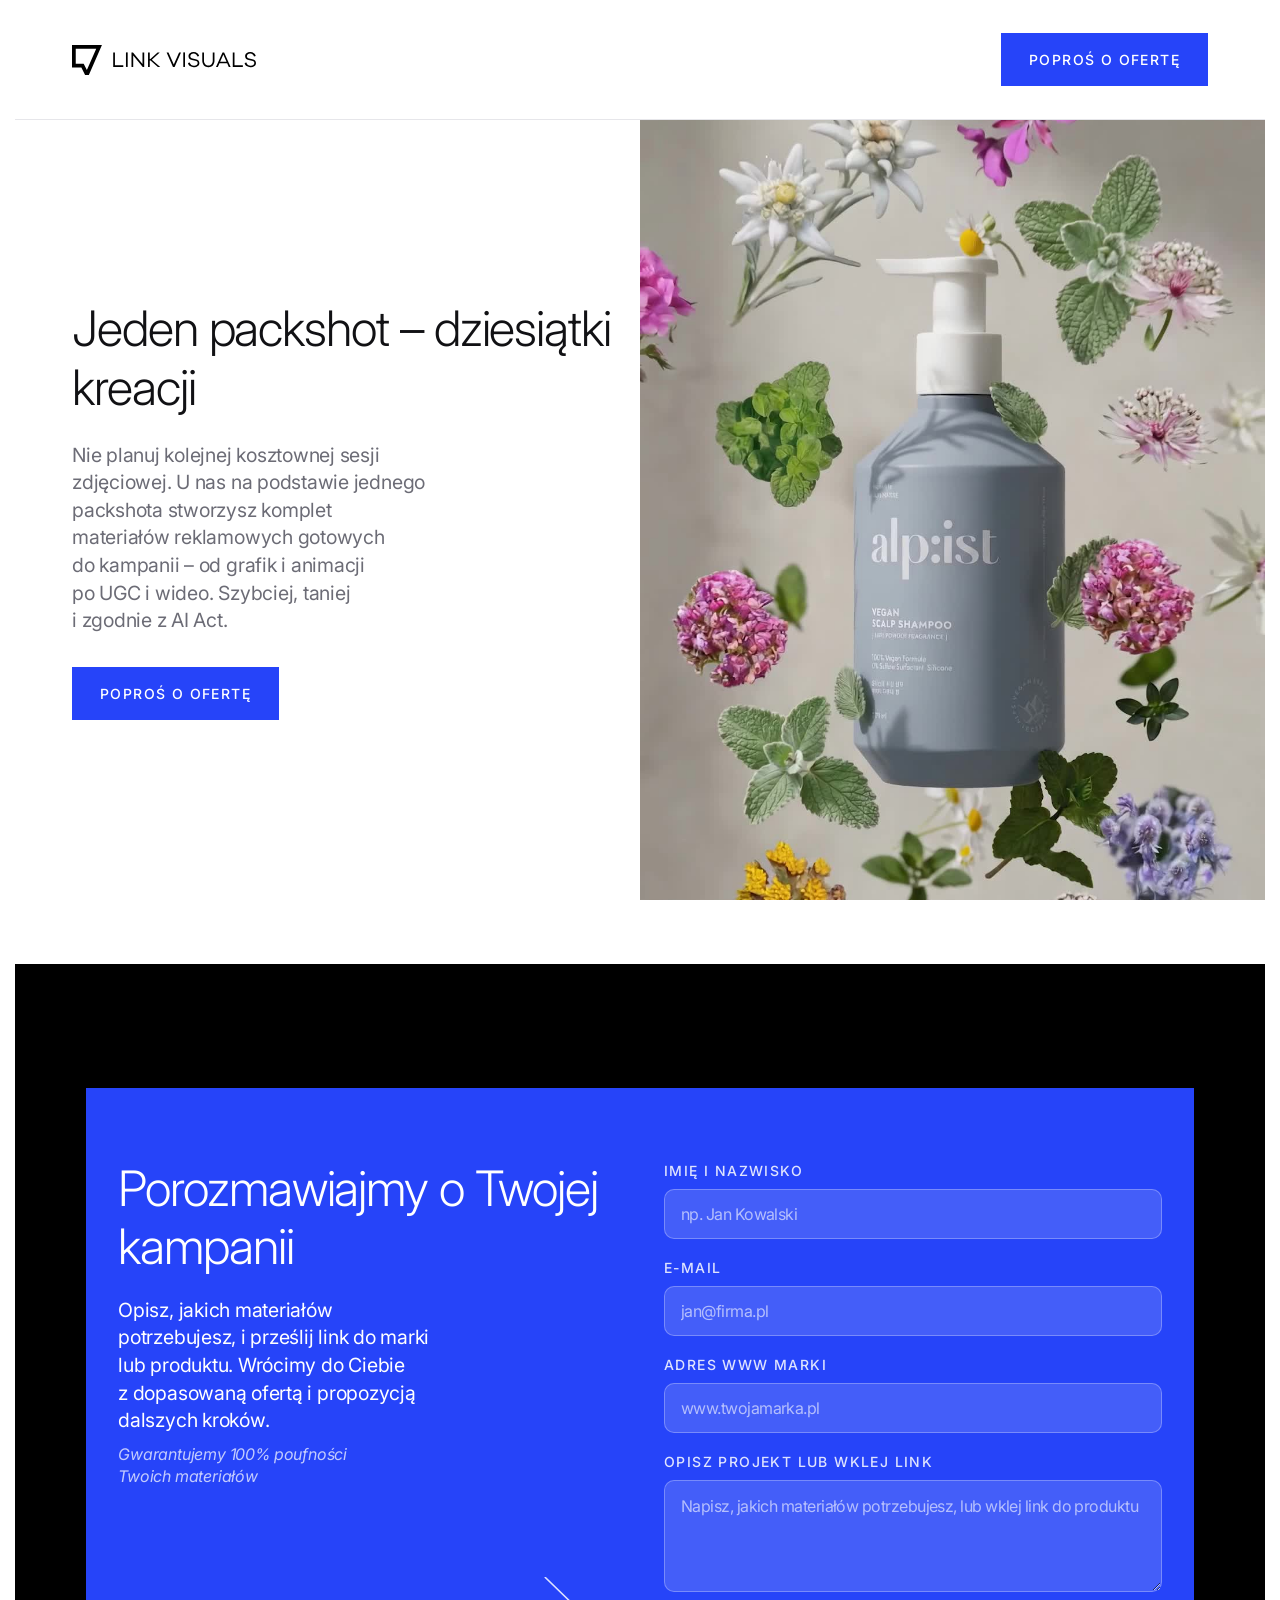
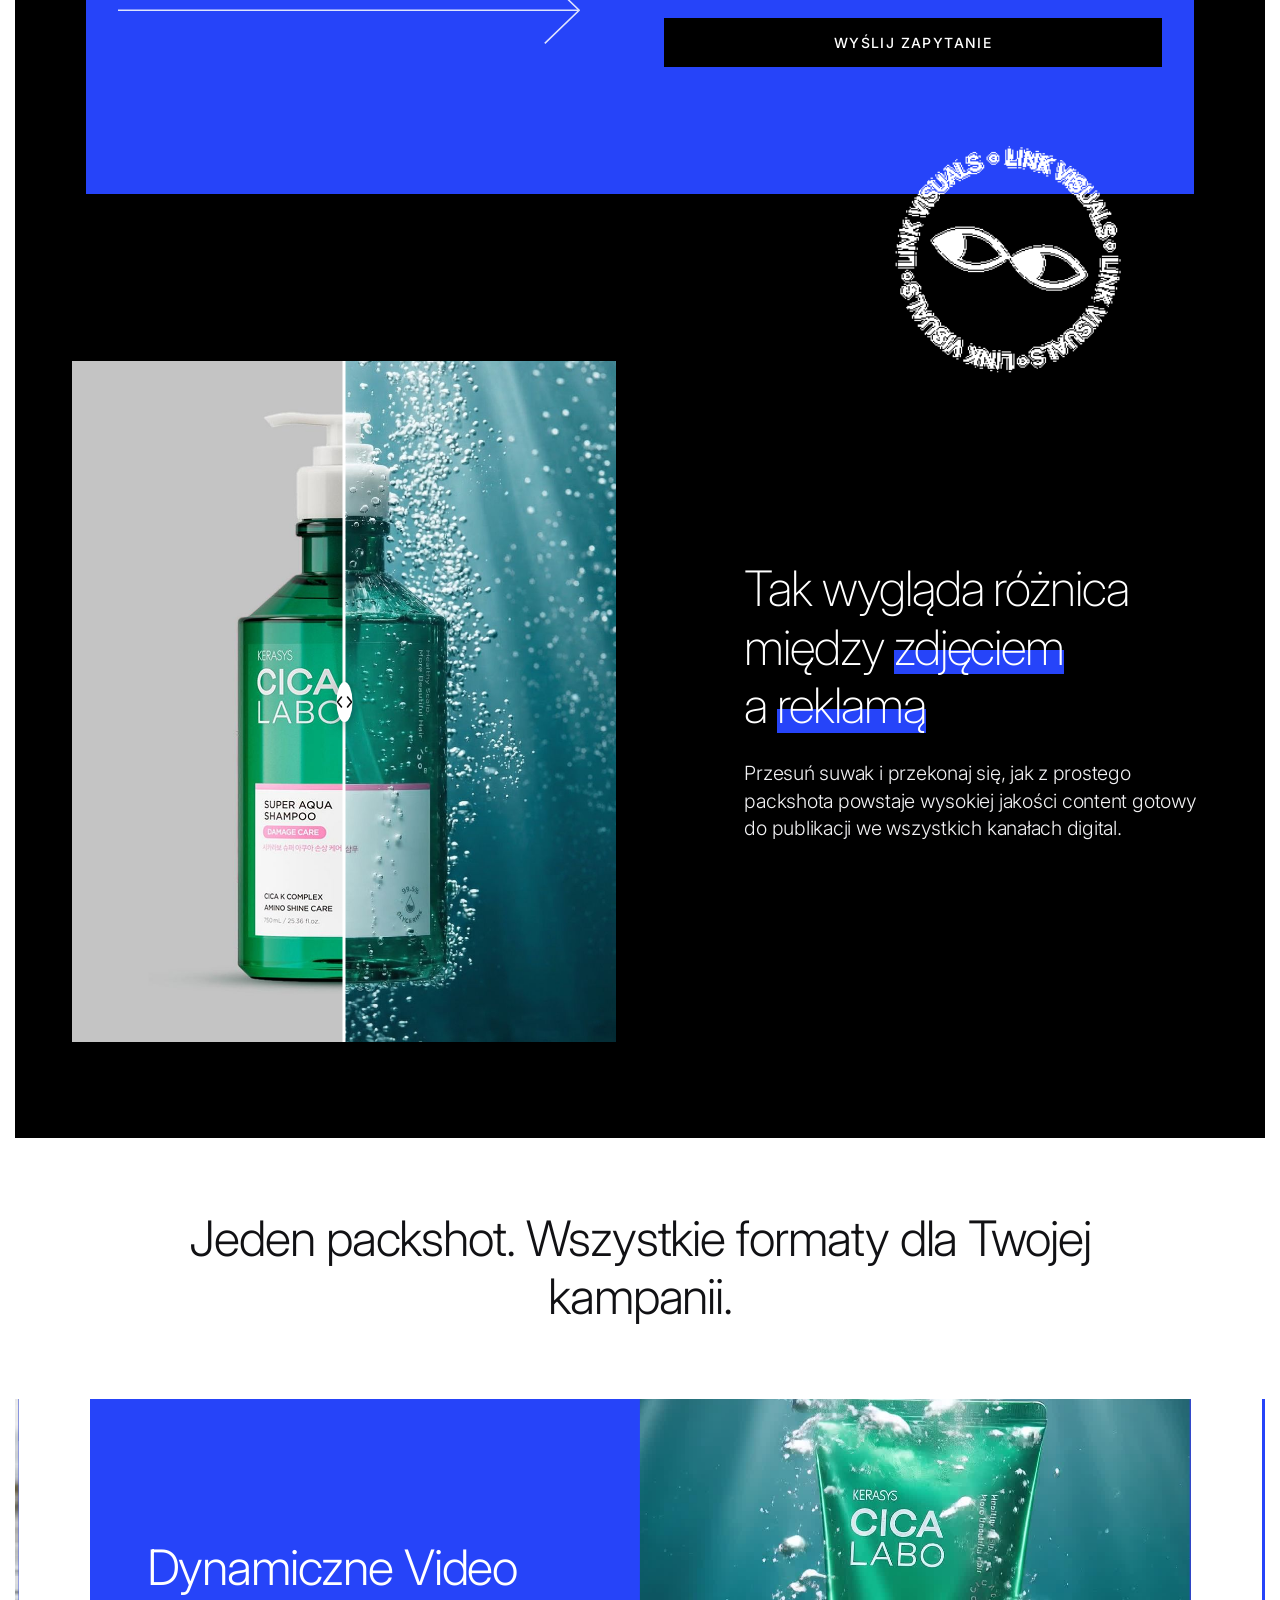
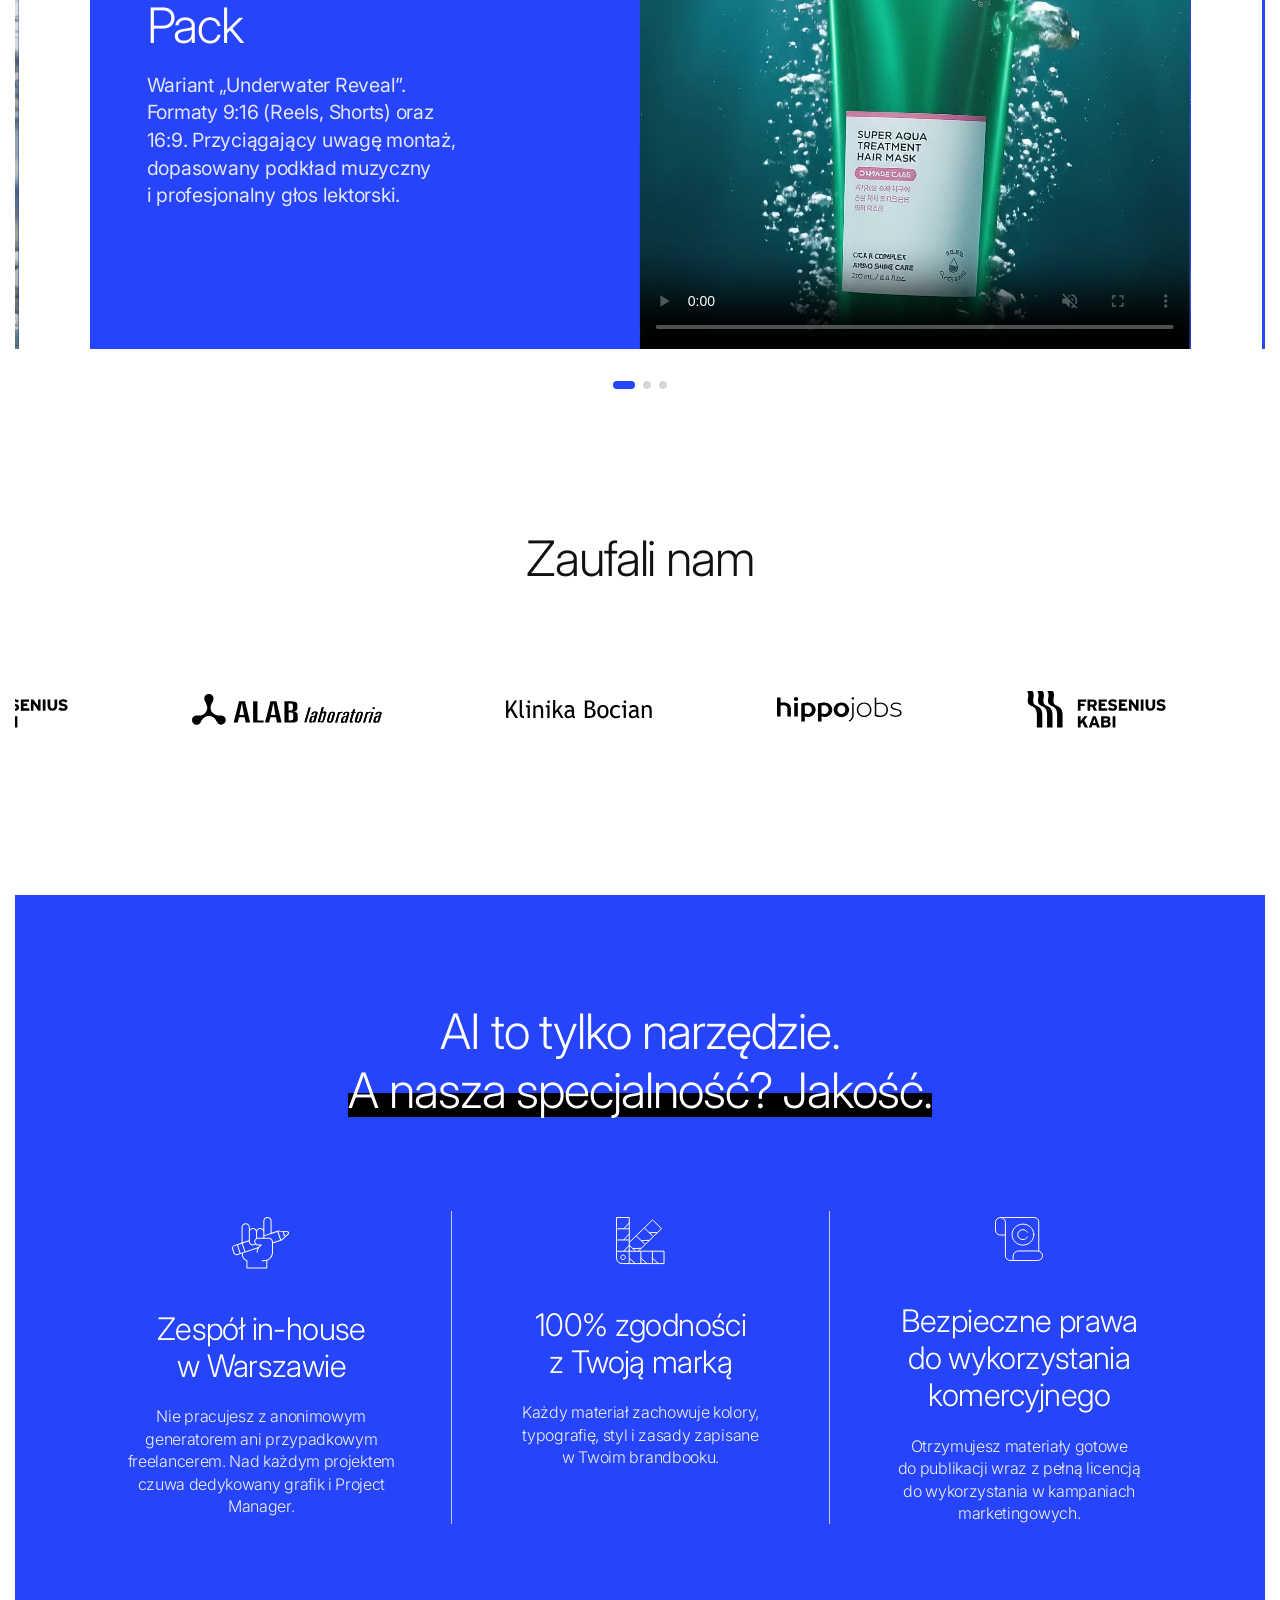
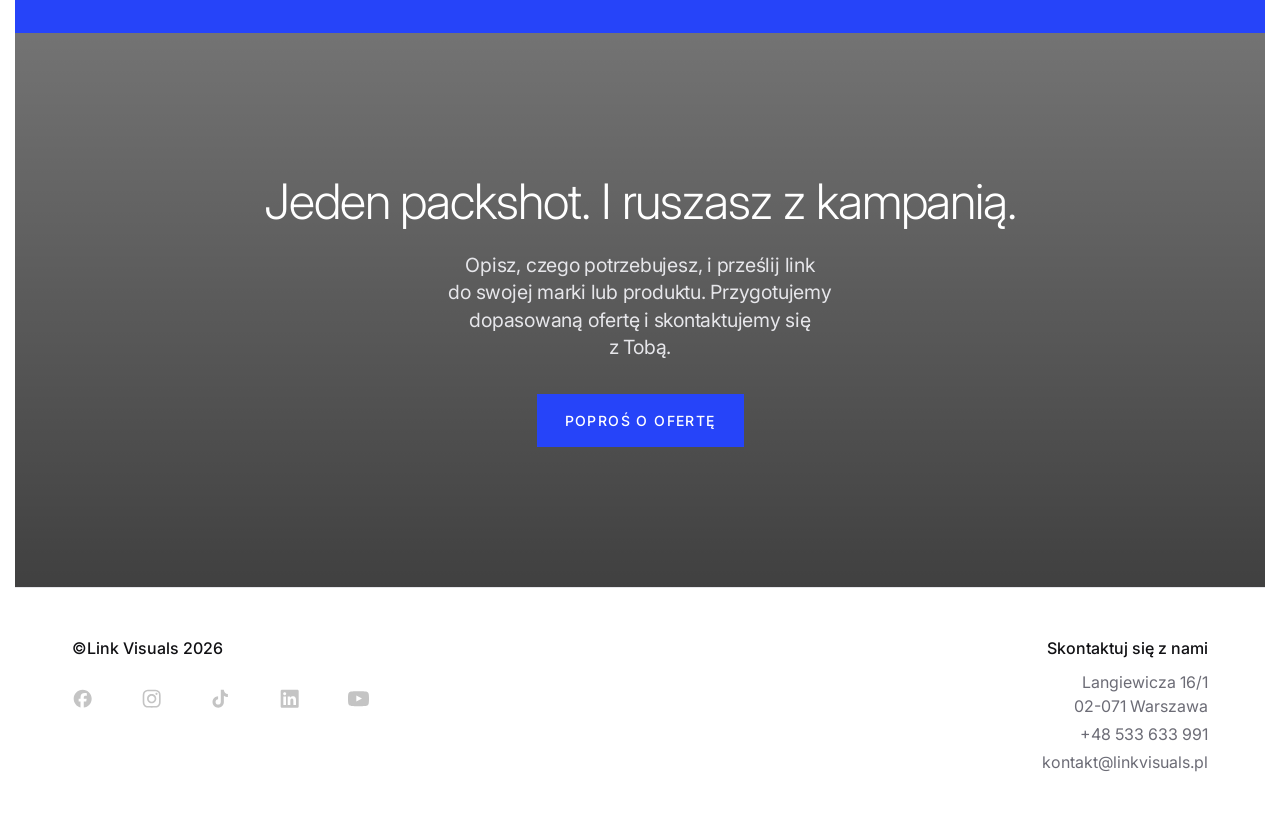
==== commit 15b7541f: "Przenies ostatnie video do koncowego CTA" ====
--- a/index.html
+++ b/index.html
@@ -118,7 +118,7 @@
             <h3>Dynamiczne Video Pack</h3>
             <p>Wariant „Underwater Reveal”. Formaty 9:16 (Reels, Shorts) oraz 16:9. Przyciągający uwagę montaż, dopasowany podkład muzyczny i&nbsp;profesjonalny głos lektorski.</p>
           </div>
-          <video src="assets/video/video-s1.mp4" poster="assets/img/pack-underwater-poster.jpg" autoplay muted loop controls playsinline preload="auto"></video>
+          <video src="assets/video/pack-underwater.mp4" poster="assets/img/pack-underwater-poster.jpg" autoplay muted loop controls playsinline preload="auto"></video>
         </article>
         <article class="pack-card pack-card--static">
           <div class="pack-copy">
@@ -132,10 +132,7 @@
             <h3>Dynamiczne Video Pack</h3>
             <p>Wariant „Natura”. Świeże, plenerowe ujęcie produktu – świetnie sprawdza się jako hook zatrzymujący scrollowanie.</p>
           </div>
-          <video poster="assets/img/pack-river-poster.jpg" autoplay muted loop controls playsinline preload="auto">
-            <source src="assets/video/video-s7-mobile.mp4" media="(max-width: 900px)" type="video/mp4">
-            <source src="assets/video/video-s7.mp4" type="video/mp4">
-          </video>
+          <video src="assets/video/pack-river.mp4" poster="assets/img/pack-river-poster.jpg" autoplay muted loop controls playsinline preload="auto"></video>
         </article>
       </div>
       <div class="carousel-dots" id="carouselDots"></div>
@@ -185,7 +182,10 @@
 
   <!-- FINAL CTA -->
   <section class="final-cta">
-    <video class="final-cta-bg" src="assets/video/final-cta-video.mp4" poster="assets/img/final-cta-video-poster.jpg" autoplay muted loop playsinline preload="auto"></video>
+    <video class="final-cta-bg" autoplay muted loop playsinline preload="auto">
+      <source src="assets/video/video-s7-mobile.mp4" media="(max-width: 900px)" type="video/mp4">
+      <source src="assets/video/video-s7.mp4" type="video/mp4">
+    </video>
     <div class="final-cta-overlay"></div>
     <div class="container final-cta-content">
       <h2>Jeden packshot. I&nbsp;ruszasz z&nbsp;kampanią.</h2>
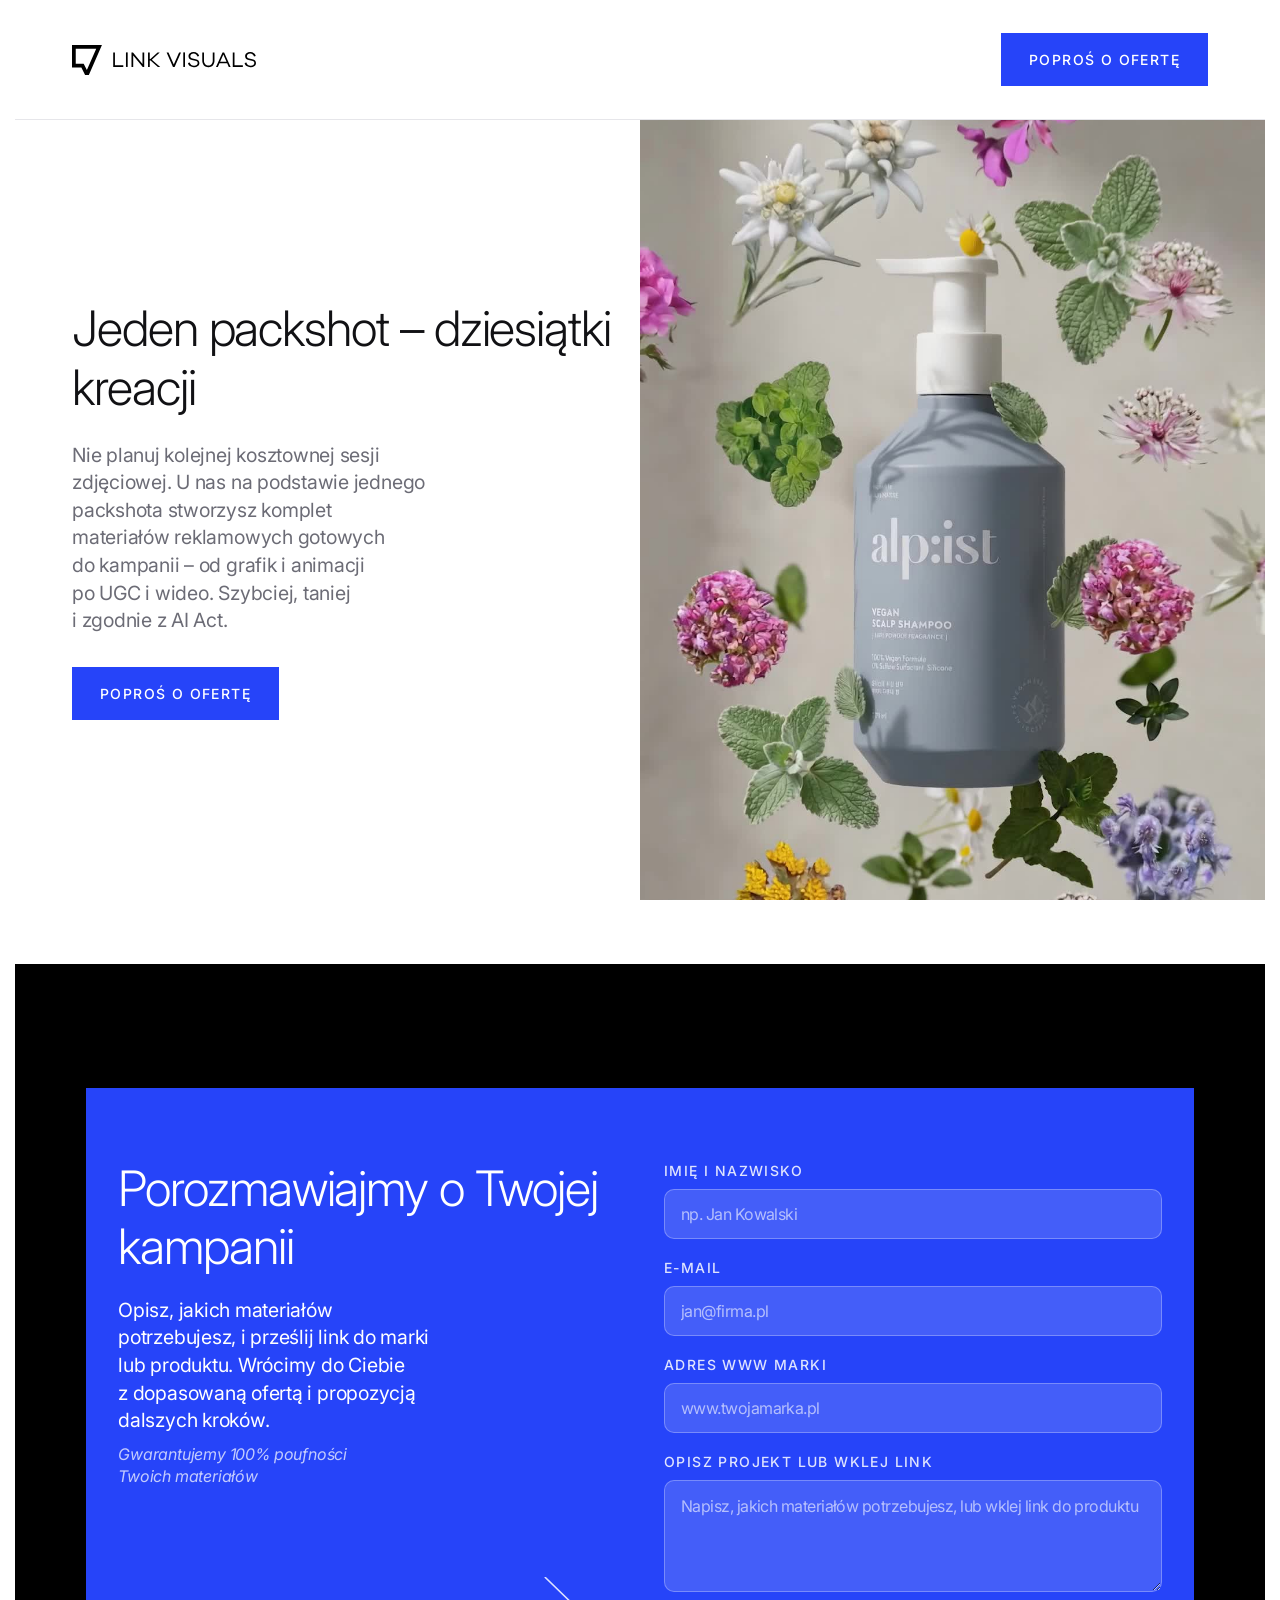
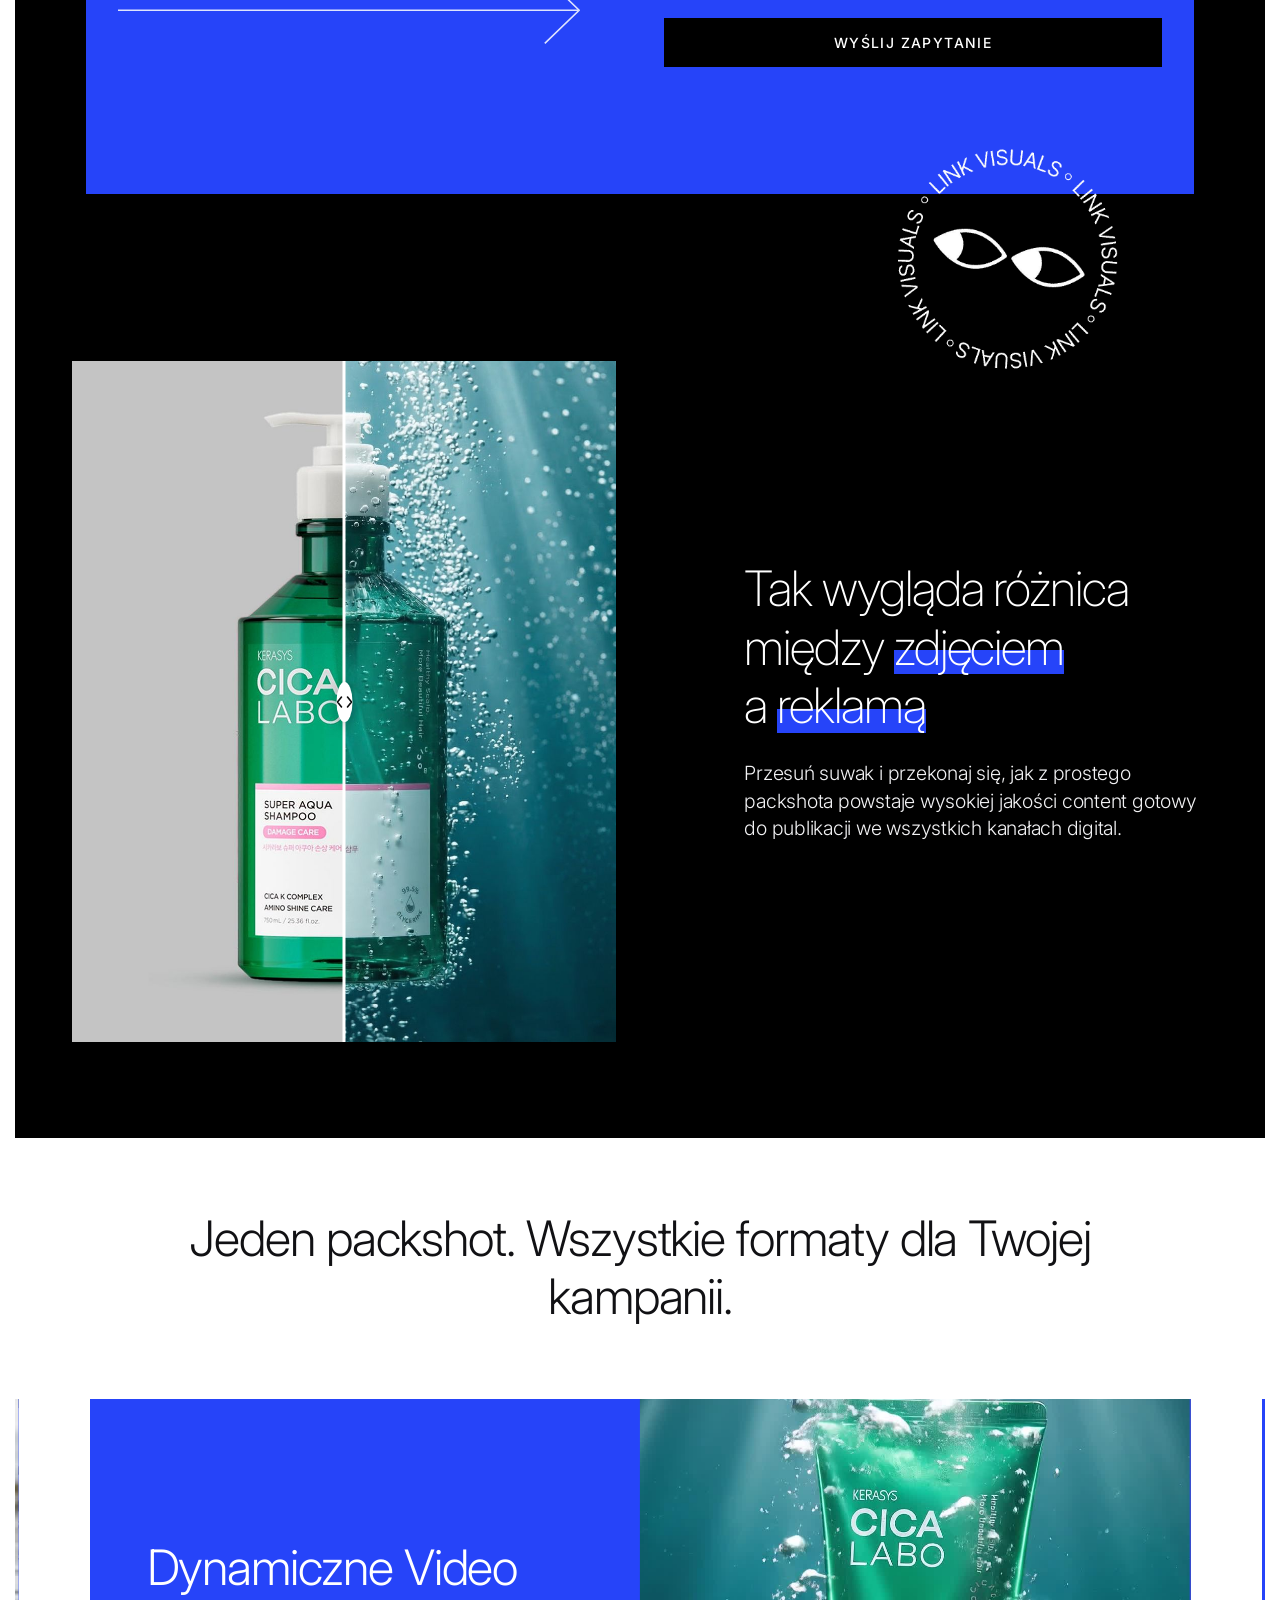
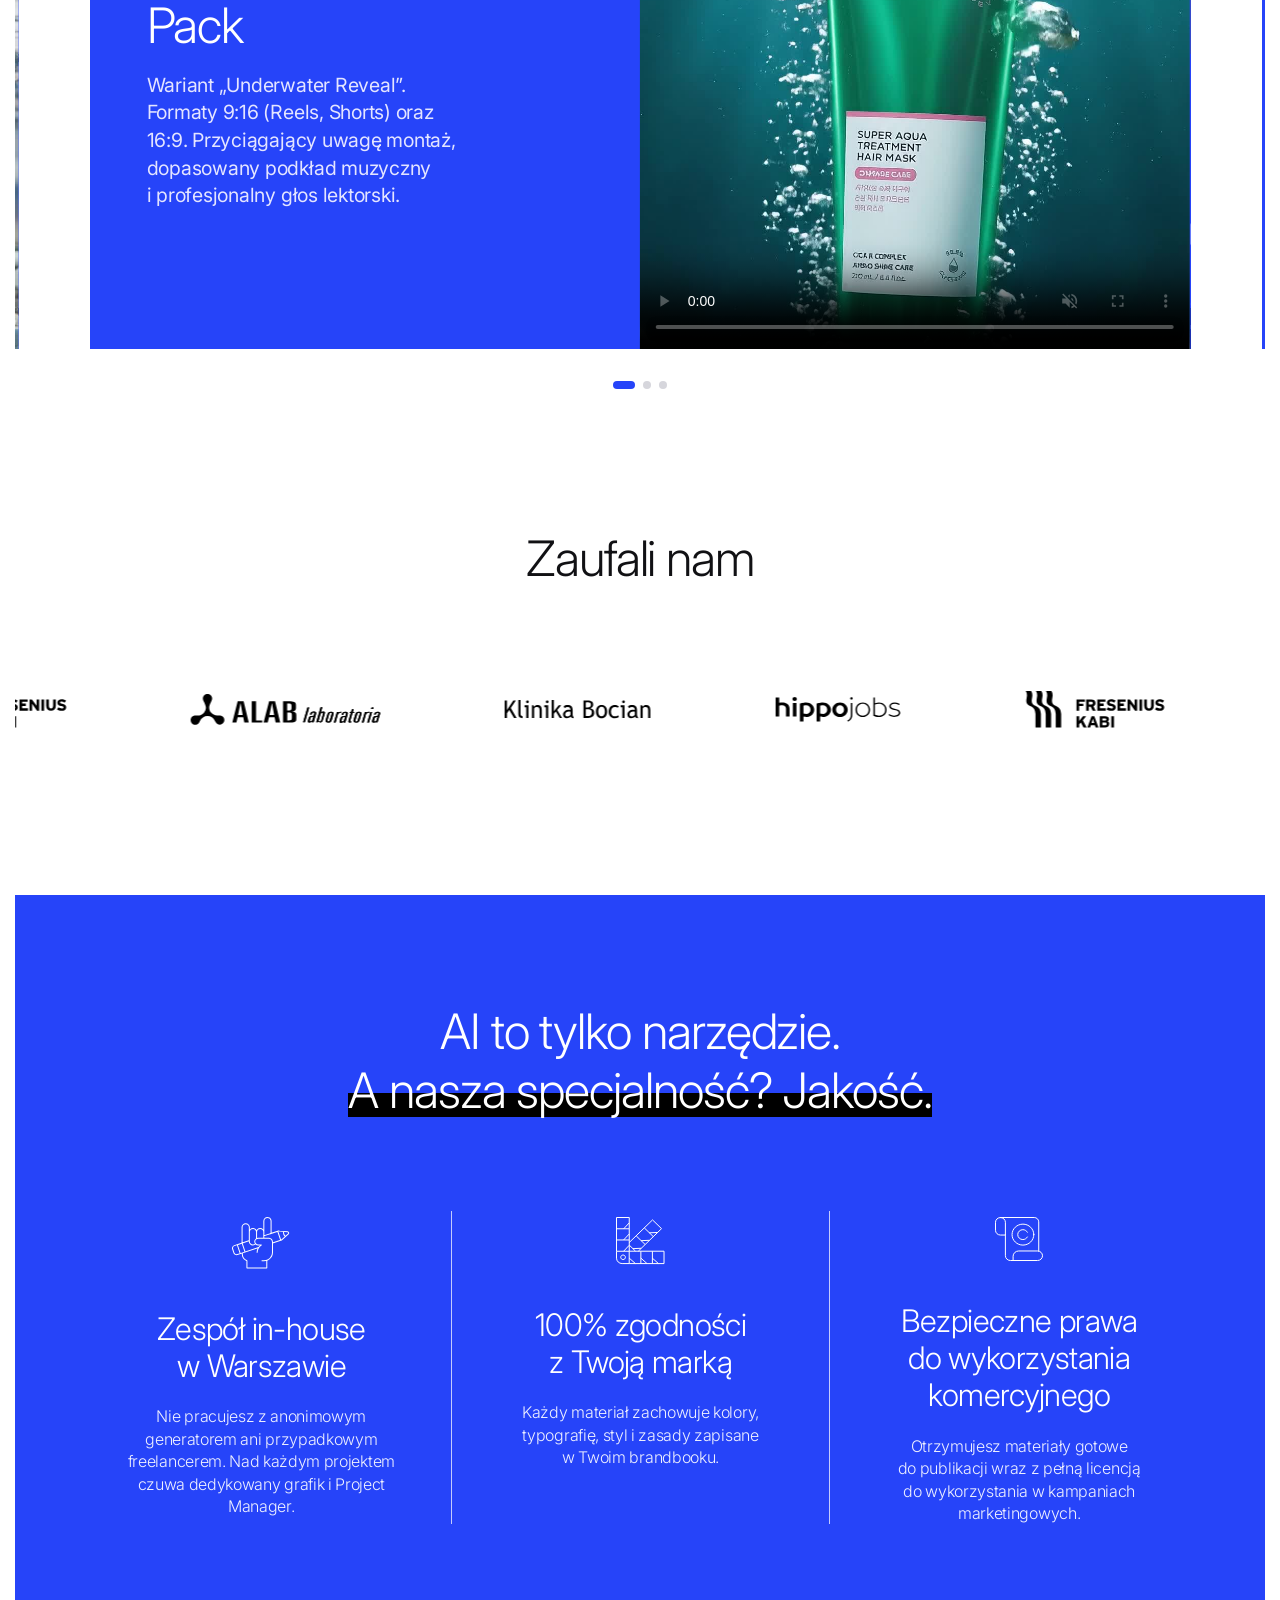
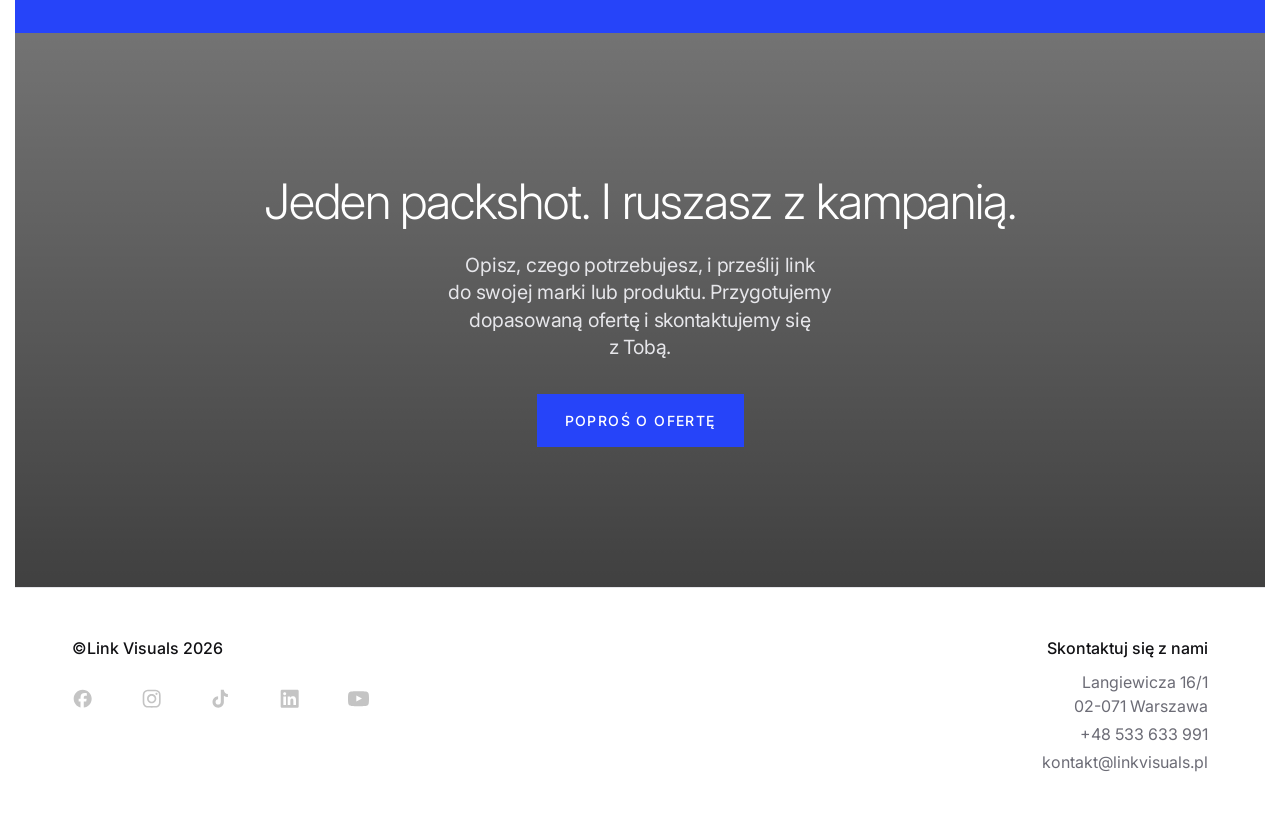
==== commit f93f0b18: "Zastap gif plynnym obrotem znaczka" ====
--- a/index.html
+++ b/index.html
@@ -8,7 +8,7 @@
 <link rel="preconnect" href="https://fonts.googleapis.com">
 <link rel="preconnect" href="https://fonts.gstatic.com" crossorigin>
 <link href="https://fonts.googleapis.com/css2?family=Inter:wght@200;300;400;500;600;700;800&display=swap" rel="stylesheet">
-<link rel="stylesheet" href="assets/css/style.css?v=9">
+<link rel="stylesheet" href="assets/css/style.css?v=10">
 <link rel="icon" type="image/svg+xml" href="assets/img/favicon.svg">
 </head>
 <body>
@@ -80,7 +80,7 @@
       <!-- znaczek siedzi na styku niebieskiej apli i czarnej sekcji,
            dlatego jest wewnątrz apli (top:100% = jej dolna krawędź) -->
       <div class="badge-stamp" aria-hidden="true">
-        <img src="assets/img/badge-link-visuals.gif" alt="" width="320" height="320">
+        <img src="assets/img/badge-link-visuals.png" alt="" width="1080" height="1080">
       </div>
     </div>
 
--- a/assets/css/style.css
+++ b/assets/css/style.css
@@ -260,7 +260,19 @@
   z-index: 5;
   pointer-events: none;
 }
-.badge-stamp img { display: block; width: 100%; height: auto; }
+.badge-stamp img {
+  display: block;
+  width: 100%;
+  height: auto;
+  animation: badge-spin 18s linear infinite;
+  will-change: transform;
+}
+@keyframes badge-spin {
+  to { transform: rotate(360deg); }
+}
+@media (prefers-reduced-motion: reduce) {
+  .badge-stamp img { animation: none; }
+}
 
 /* ===== Before/after compare ===== */
 .compare-grid {
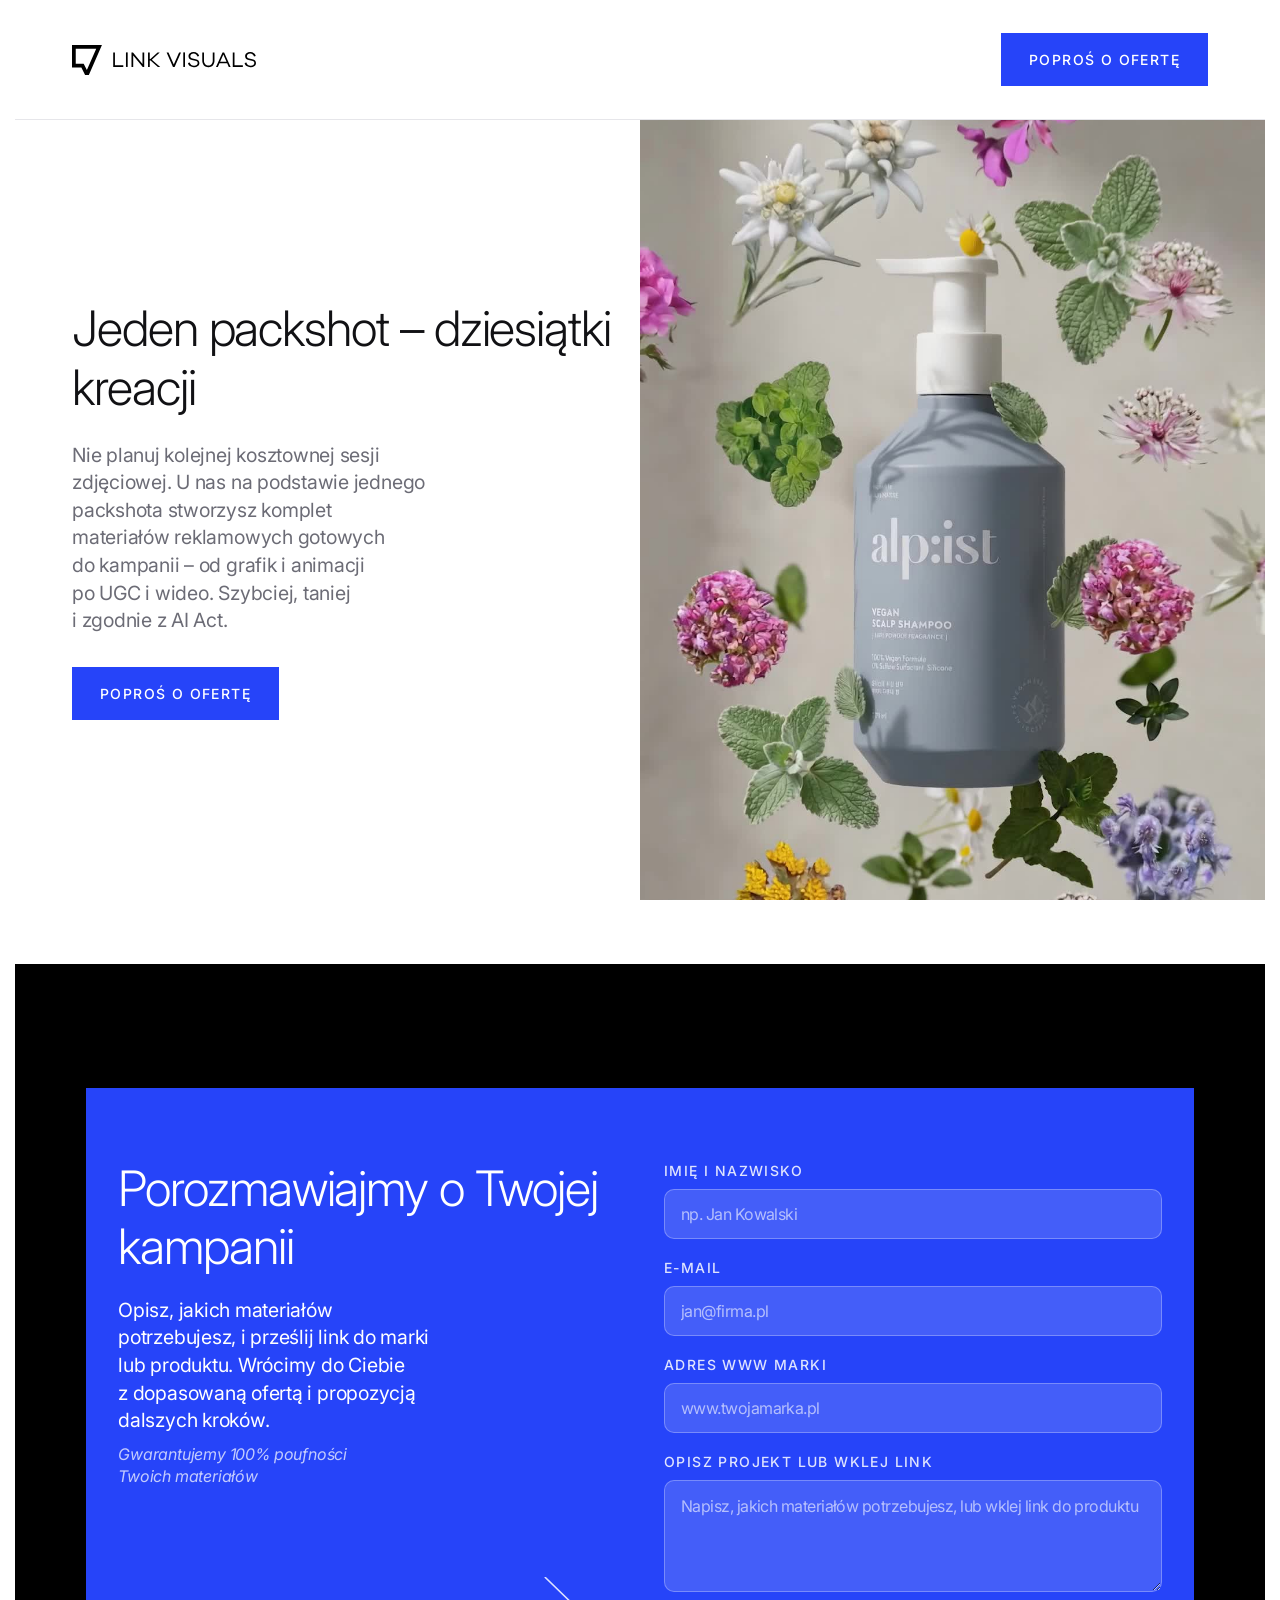
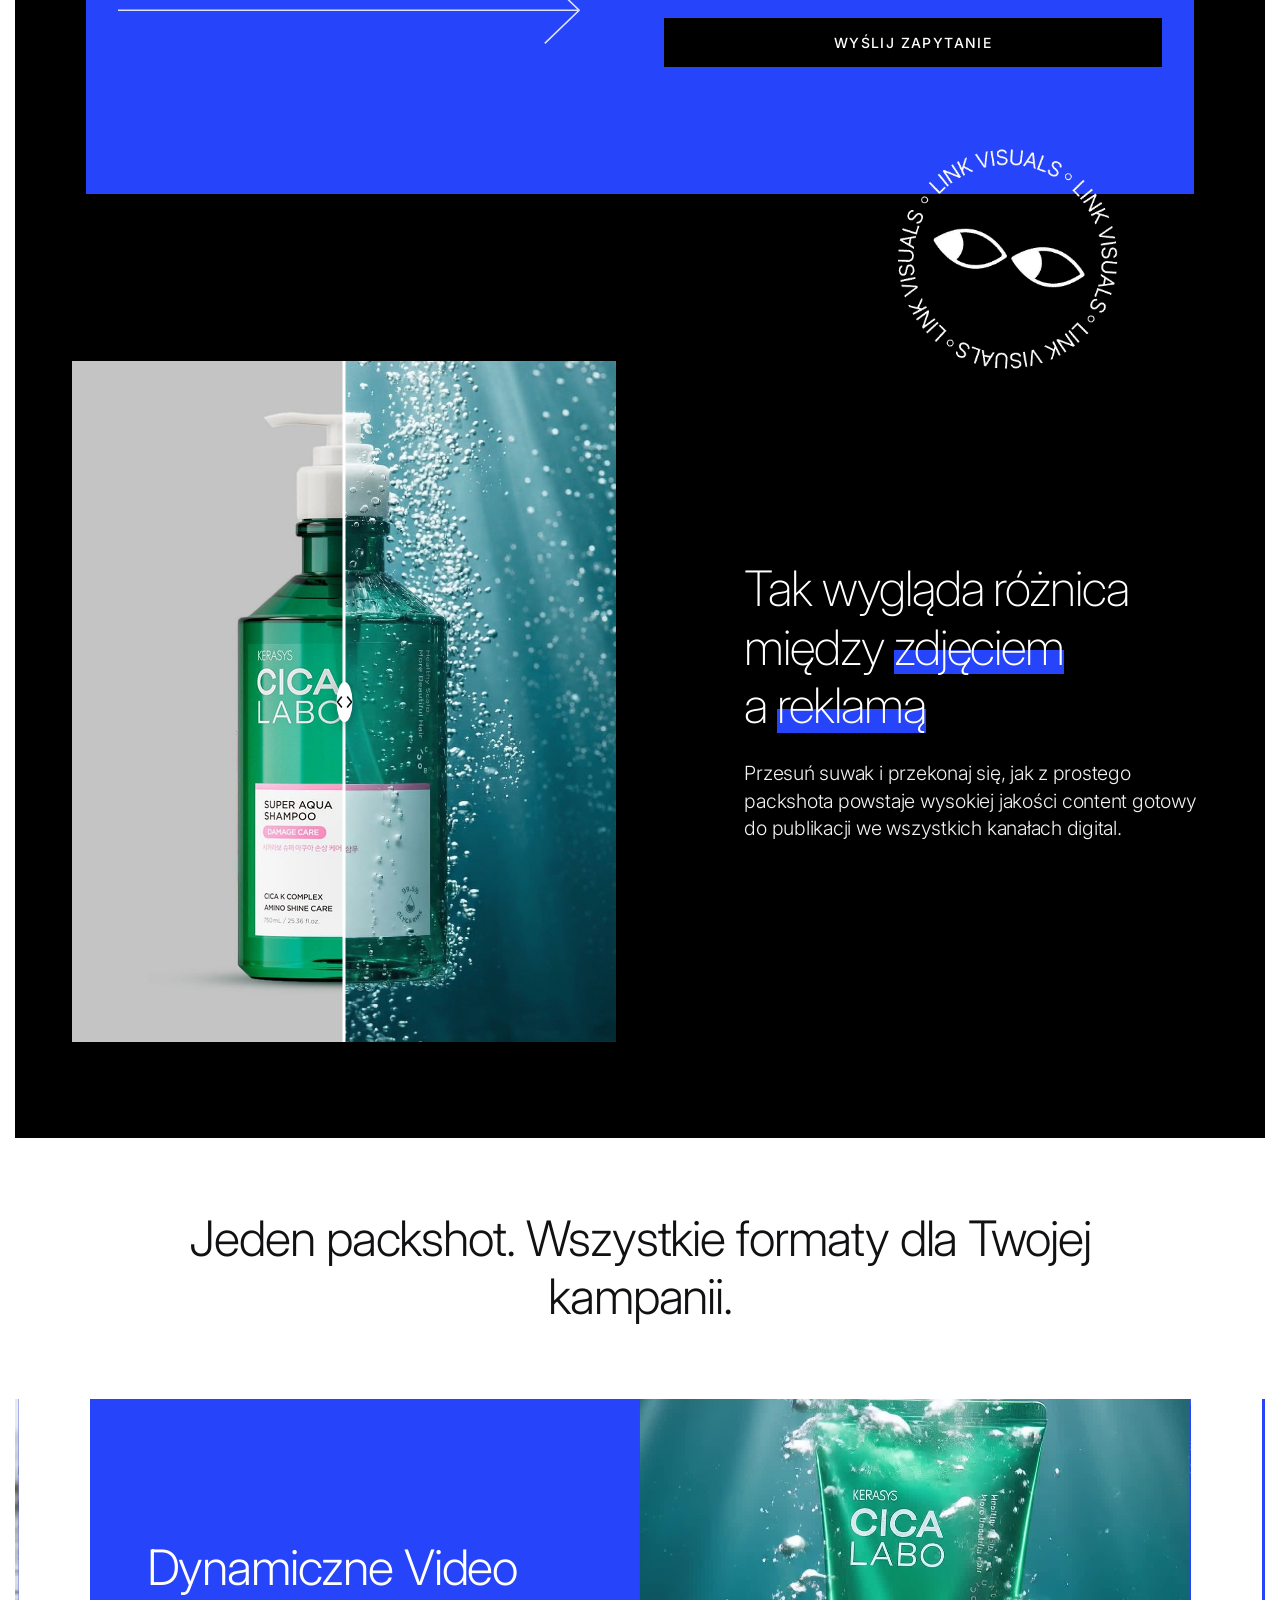
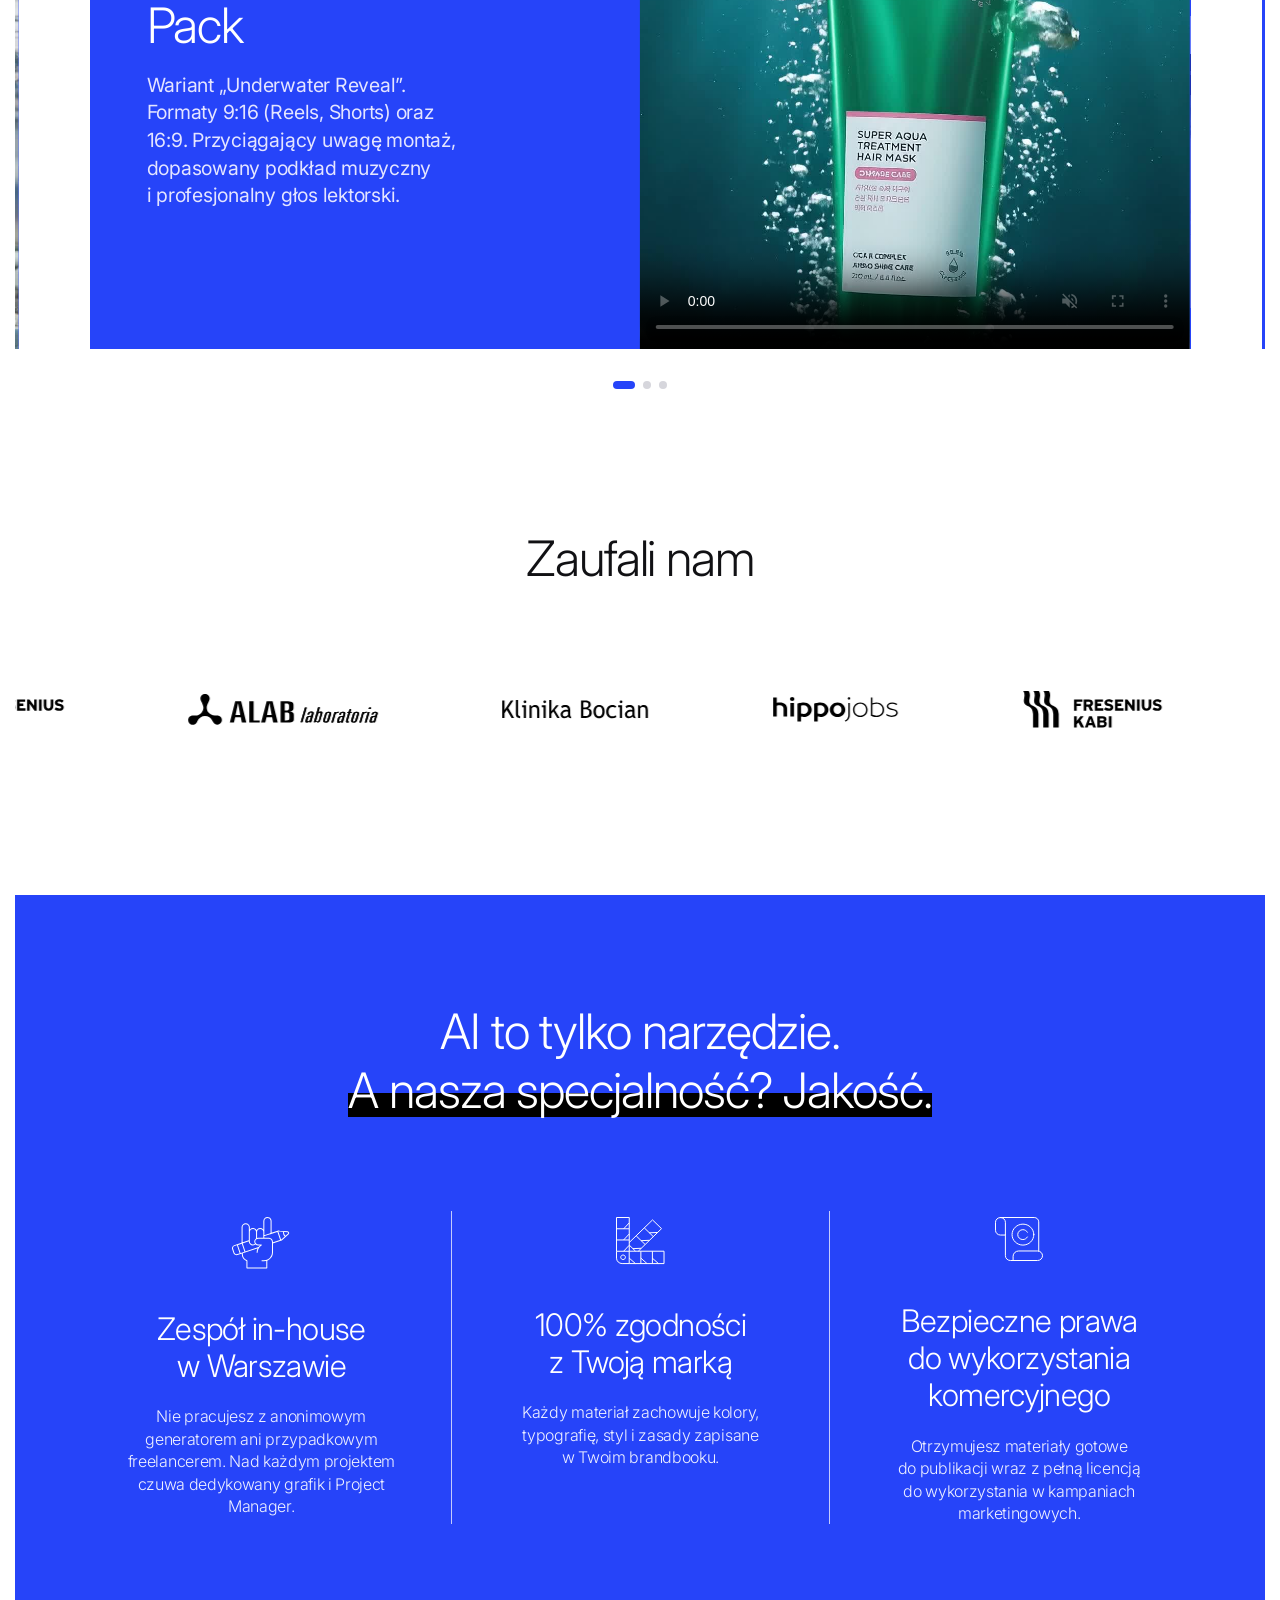
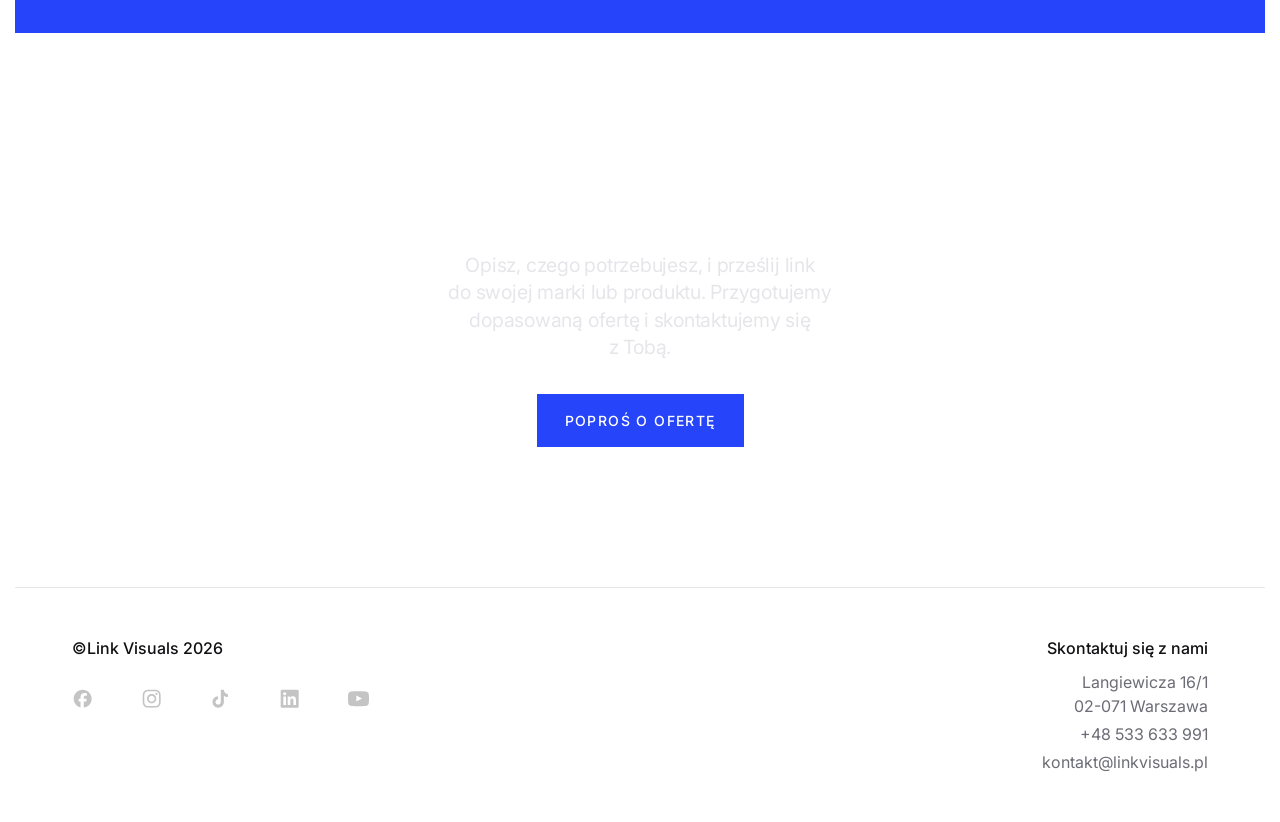
==== commit 973b5815: "Popraw hero mobile i koncowe CTA" ====
--- a/index.html
+++ b/index.html
@@ -8,7 +8,7 @@
 <link rel="preconnect" href="https://fonts.googleapis.com">
 <link rel="preconnect" href="https://fonts.gstatic.com" crossorigin>
 <link href="https://fonts.googleapis.com/css2?family=Inter:wght@200;300;400;500;600;700;800&display=swap" rel="stylesheet">
-<link rel="stylesheet" href="assets/css/style.css?v=10">
+<link rel="stylesheet" href="assets/css/style.css?v=11">
 <link rel="icon" type="image/svg+xml" href="assets/img/favicon.svg">
 </head>
 <body>
@@ -186,7 +186,6 @@
       <source src="assets/video/video-s7-mobile.mp4" media="(max-width: 900px)" type="video/mp4">
       <source src="assets/video/video-s7.mp4" type="video/mp4">
     </video>
-    <div class="final-cta-overlay"></div>
     <div class="container final-cta-content">
       <h2>Jeden packshot. I&nbsp;ruszasz z&nbsp;kampanią.</h2>
       <p>Opisz, czego potrzebujesz, i&nbsp;prześlij link do&nbsp;swojej marki lub produktu. Przygotujemy dopasowaną ofertę i&nbsp;skontaktujemy się z&nbsp;Tobą.</p>
--- a/assets/css/style.css
+++ b/assets/css/style.css
@@ -473,12 +473,6 @@
   height: 100%;
   object-fit: cover;
   z-index: 0;
-}
-.final-cta-overlay {
-  position: absolute;
-  inset: 0;
-  background: linear-gradient(180deg, rgba(0,0,0,0.55), rgba(0,0,0,0.75));
-  z-index: 1;
 }
 .final-cta-content { position: relative; z-index: 2; }
 .final-cta h2 { font-size: var(--fs-h); font-weight: 300; line-height: var(--lh-h); letter-spacing: var(--ls-h); }
@@ -532,6 +526,13 @@
     height: auto;
     max-height: 62svh;
   }
+  .hero-copy {
+    display: flex;
+    flex-direction: column;
+    align-items: center;
+    text-align: center;
+  }
+  .hero-copy .lead { margin-inline: auto; }
   /* tekst nad zdjęciem, jak w referencji mobilnej (nagłówek przed kadrem) */
   .compare-copy { order: -1; text-align: center; }
   .compare-copy p { margin-left: auto; margin-right: auto; }
